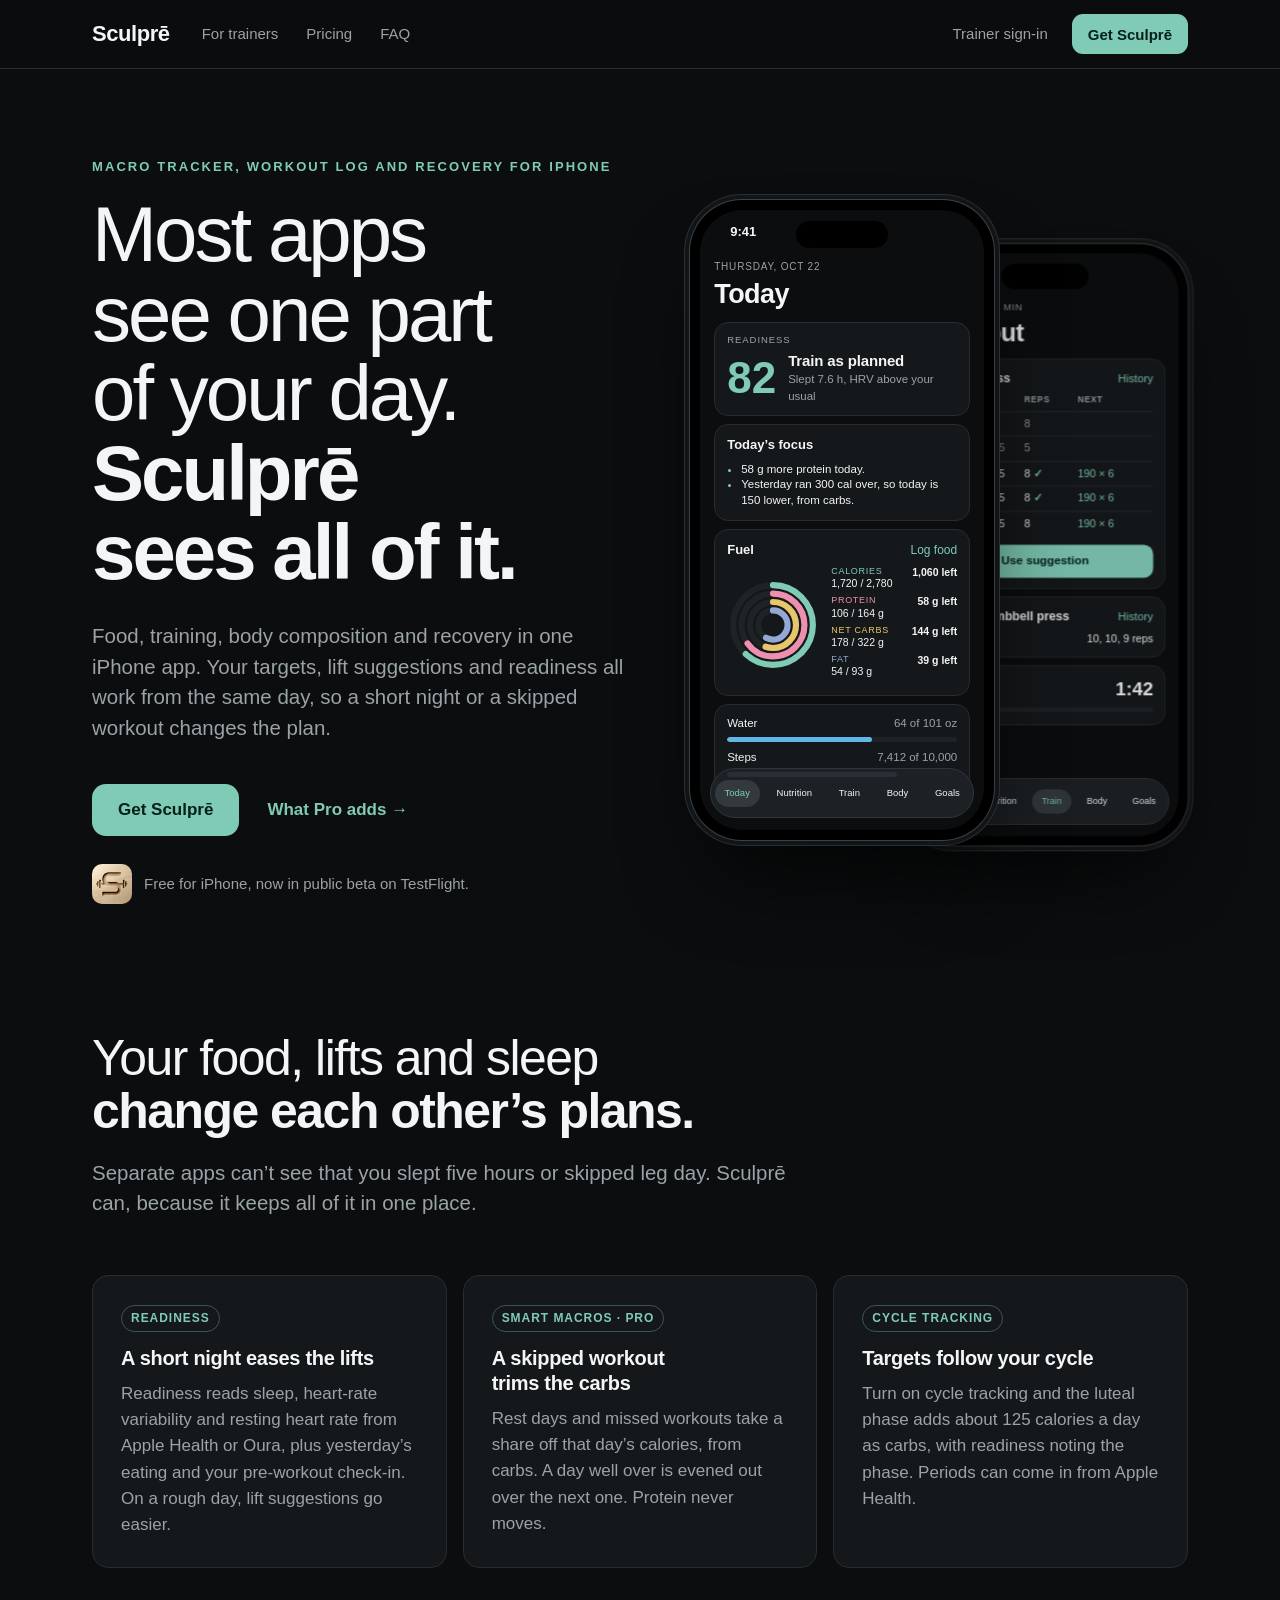
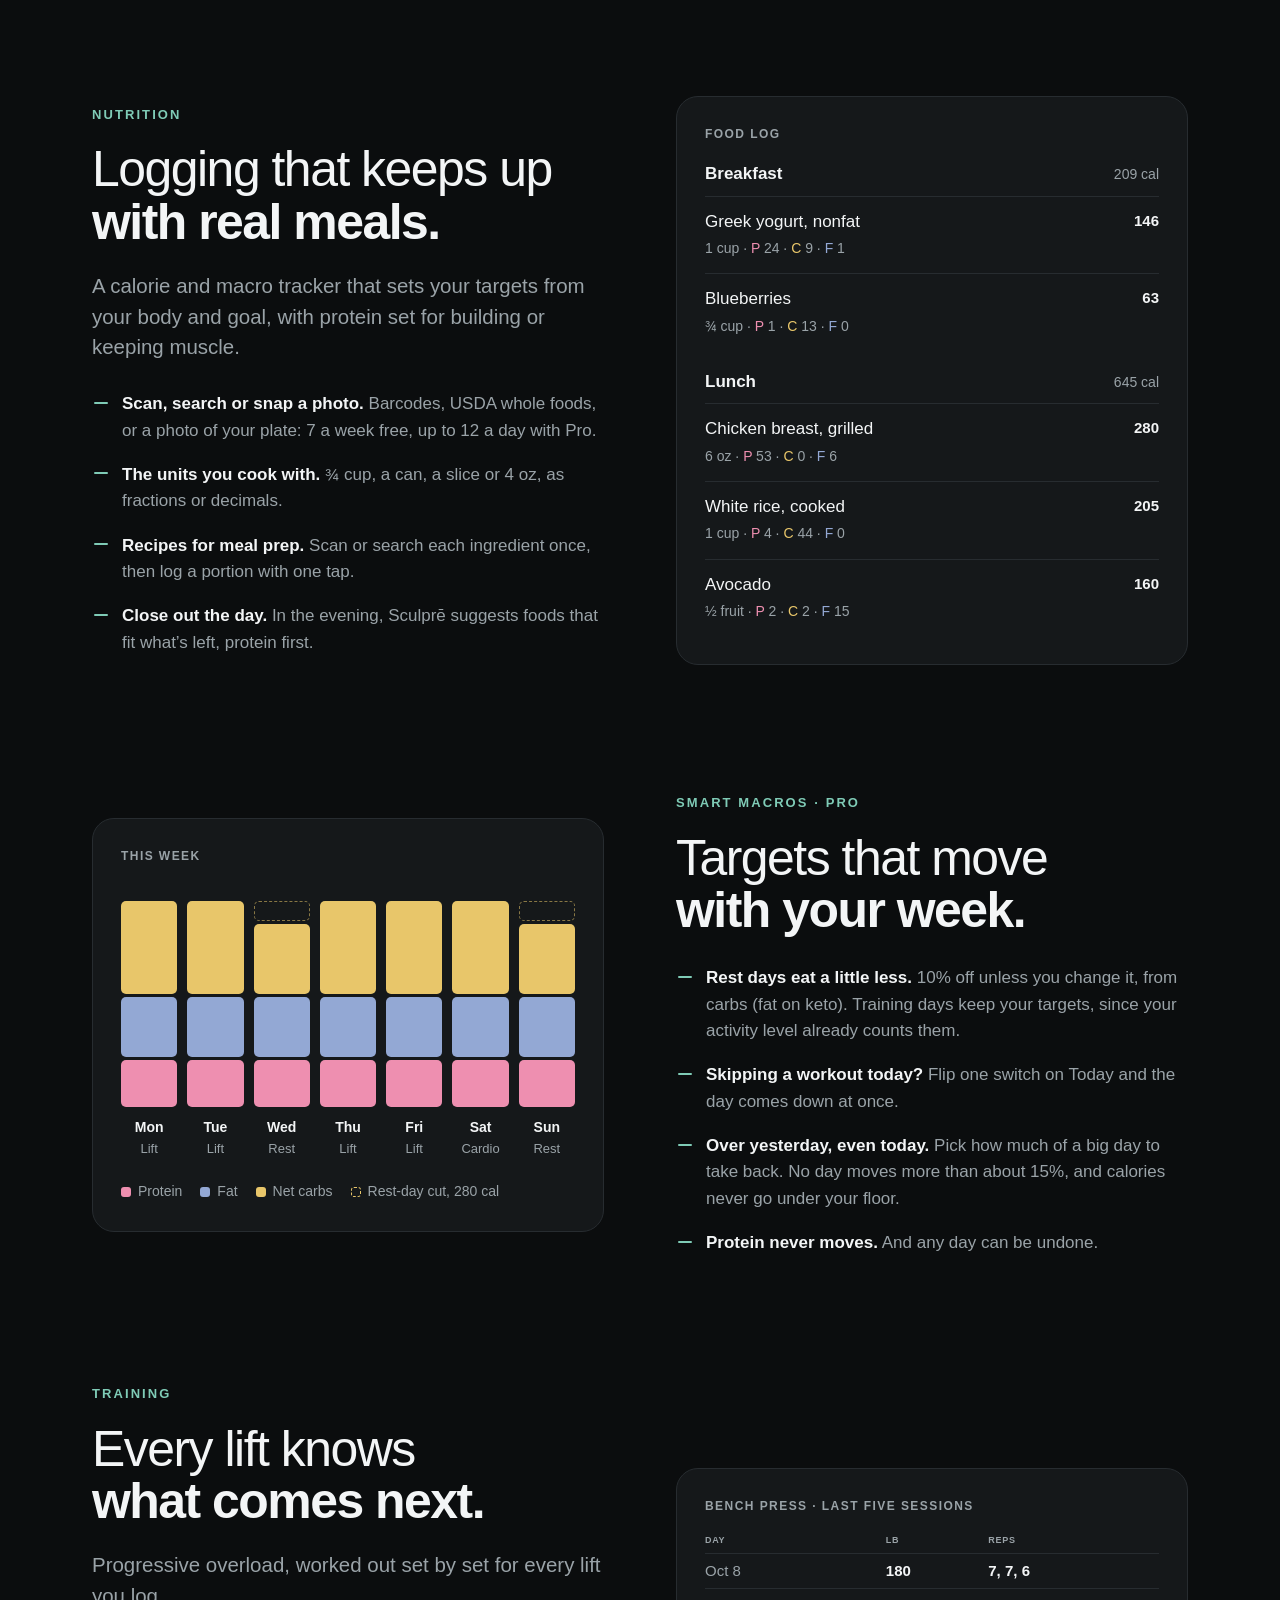
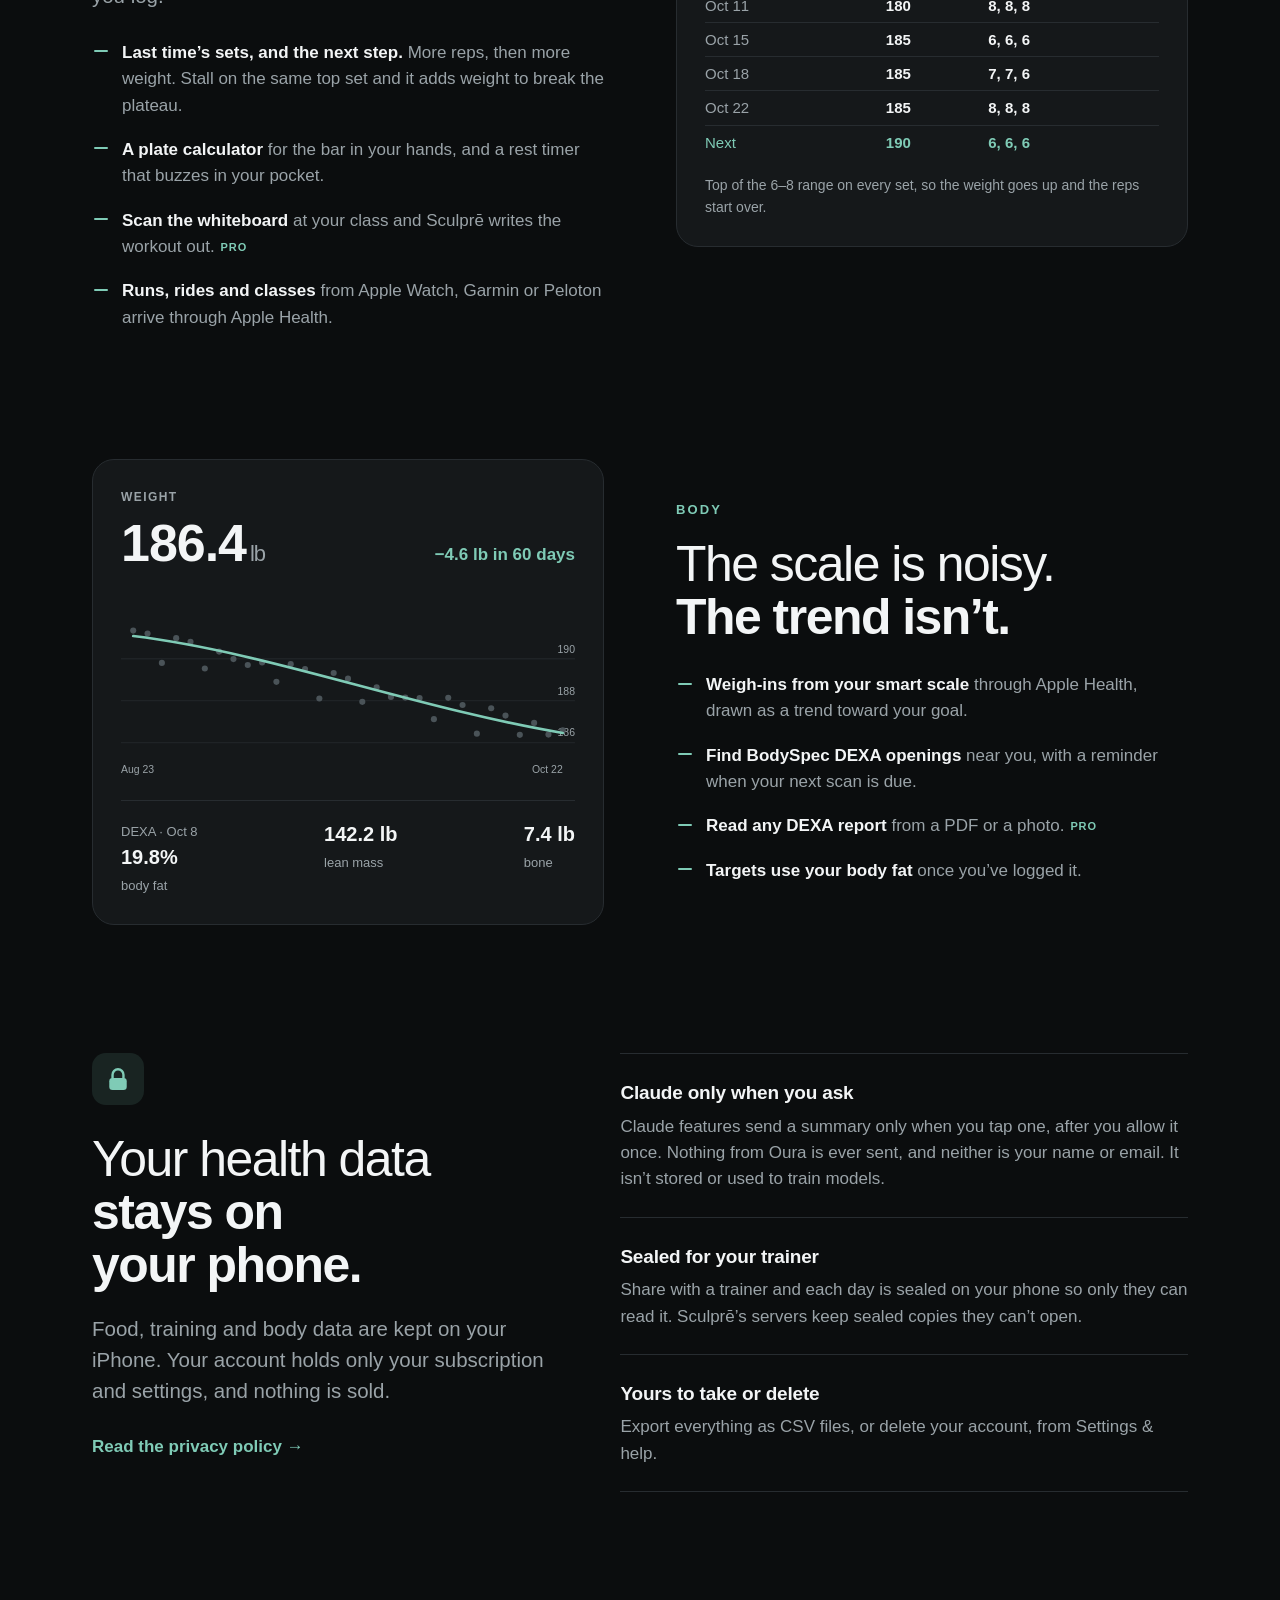
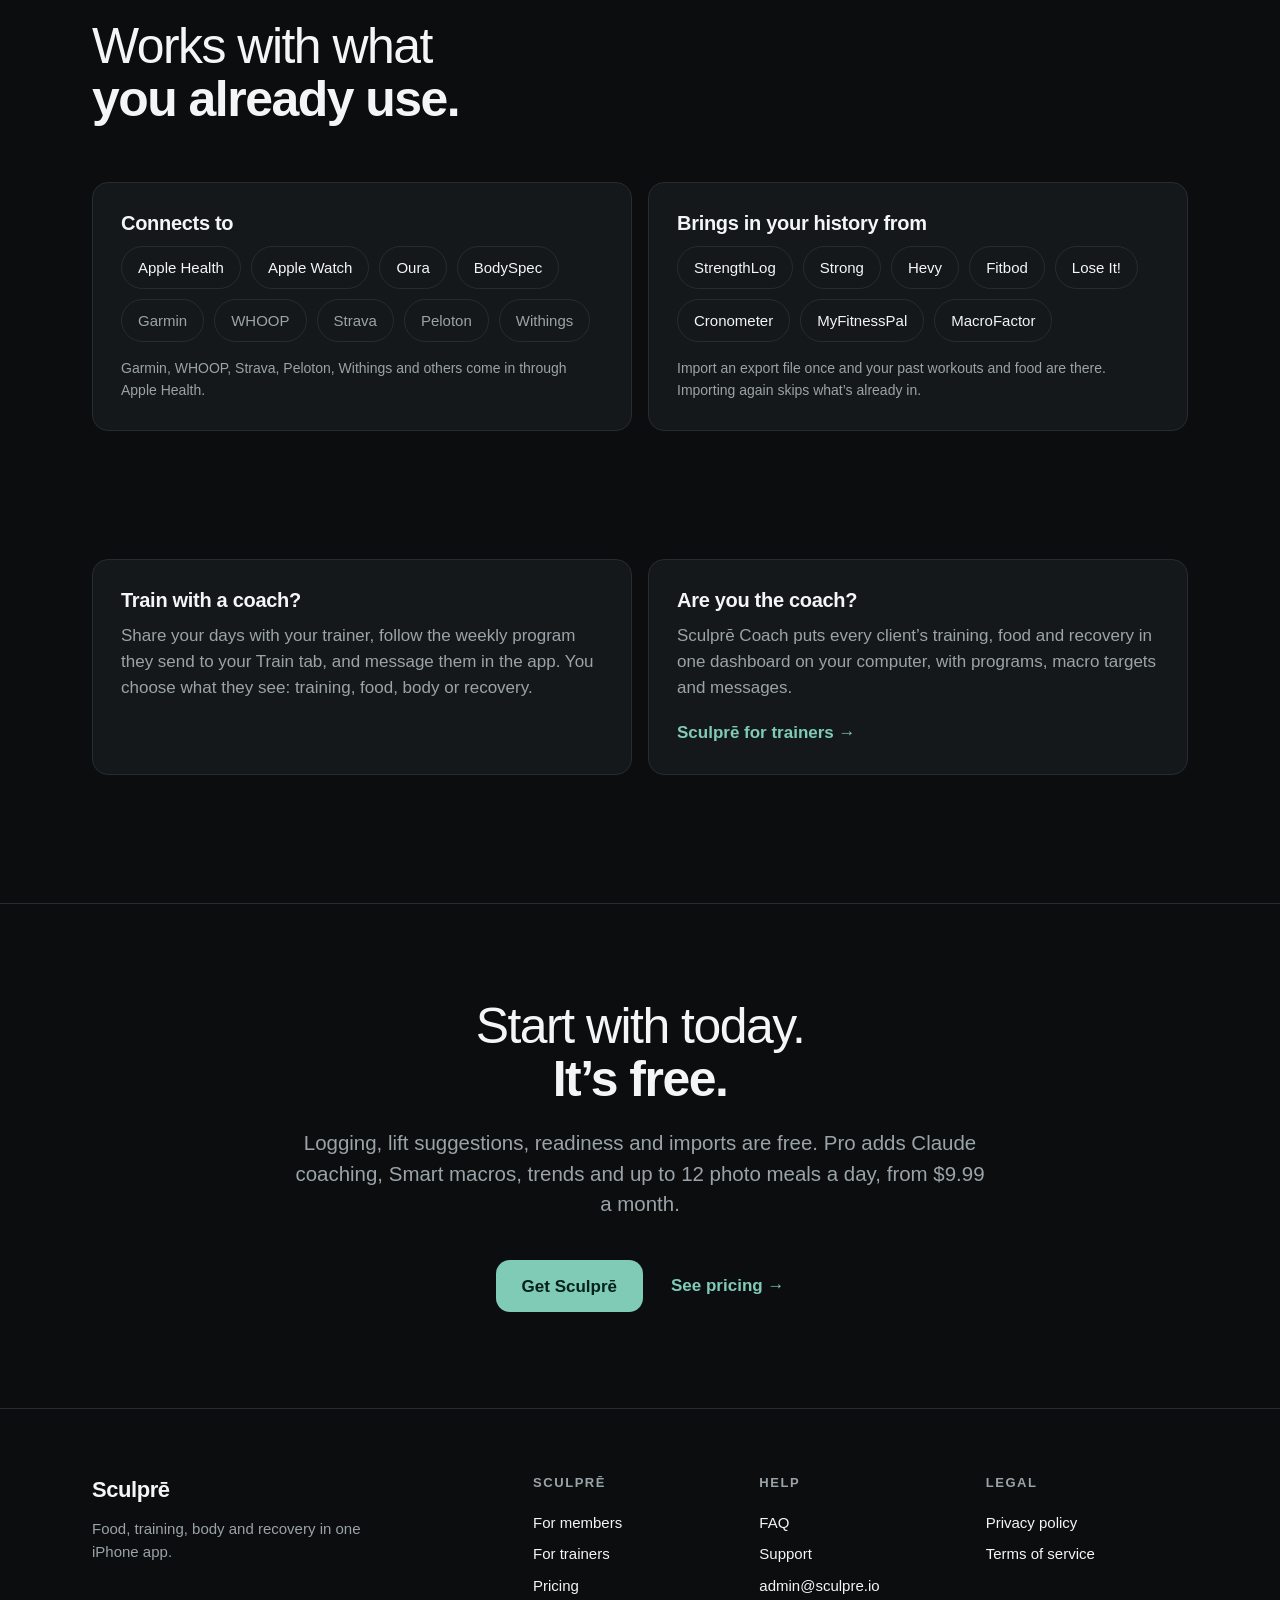
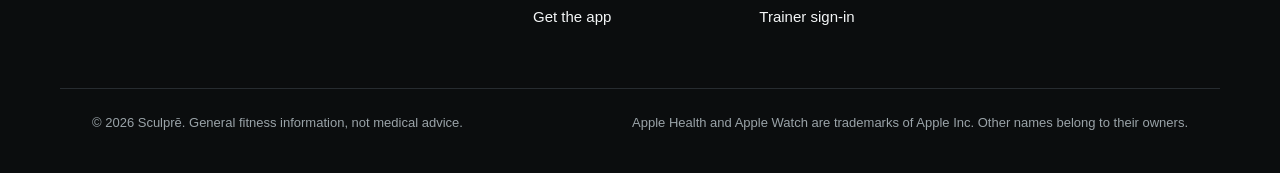
==== index.html @ d1c8ea4d "Publish from health-app 547d72f" ====
<!doctype html>
<html lang="en">
<head>
  <meta charset="utf-8">
  <meta name="viewport" content="width=device-width, initial-scale=1, viewport-fit=cover">
  <title>Sculprē: macro tracker, workout log and recovery for iPhone</title>
  <meta name="description" content="Track food, lifts, body and recovery in one iPhone app. Sculprē sets your macros, plans each lift’s next sets and reads recovery from Apple Health or Oura.">
  
  <link rel="canonical" href="https://sculpre.io/">
  <meta name="theme-color" content="#0B0D0E">
  <meta name="color-scheme" content="dark">
  <meta property="og:type" content="website">
  <meta property="og:site_name" content="Sculprē">
  <meta property="og:title" content="Sculprē: macro tracker, workout log and recovery for iPhone">
  <meta property="og:description" content="Track food, lifts, body and recovery in one iPhone app. Sculprē sets your macros, plans each lift’s next sets and reads recovery from Apple Health or Oura.">
  <meta property="og:url" content="https://sculpre.io/">
  <meta property="og:image" content="https://sculpre.io/assets/og.png">
  <meta property="og:image:width" content="1200">
  <meta property="og:image:height" content="630">
  <meta property="og:image:alt" content="Sculprē: most apps see one part of your day. Sculprē sees all of it.">
  <meta property="og:locale" content="en_US">
  <meta name="twitter:card" content="summary_large_image">
  
  <link rel="icon" type="image/png" href="/assets/icon-64.png">
  <link rel="apple-touch-icon" href="/assets/apple-touch-icon.png">
  <link rel="stylesheet" href="/assets/site.css">
  <script type="application/ld+json">{"@context":"https://schema.org","@graph":[{"@type":"Organization","@id":"https://sculpre.io/#org","name":"Sculprē","url":"https://sculpre.io/","logo":"https://sculpre.io/assets/apple-touch-icon.png","email":"admin@sculpre.io"},{"@type":"WebSite","name":"Sculprē","url":"https://sculpre.io/","publisher":{"@id":"https://sculpre.io/#org"}},{"@type":"MobileApplication","name":"Sculprē","operatingSystem":"iOS","applicationCategory":"HealthApplication","description":"A macro tracker, workout log and recovery tracker in one iPhone app, with lift suggestions, readiness from Apple Health or Oura, and Claude coaching with Sculprē Pro.","url":"https://sculpre.io/","image":"https://sculpre.io/assets/og.png","offers":{"@type":"Offer","price":"0","priceCurrency":"USD"},"publisher":{"@id":"https://sculpre.io/#org"}}]}</script>
</head>
<body>
  <a class="skip" href="#main">Skip to content</a>
  <header class="top">
    <div class="wrap top-row">
      <a class="wordmark" href="/" aria-label="Sculprē home">Sculprē</a>
      <nav class="nav" aria-label="Main">
        <a href="/coach/">For trainers</a>
        <a href="/pricing/">Pricing</a>
        <a href="/faq/">FAQ</a>
      </nav>
      <div class="top-actions">
        <a class="quiet-link hide-sm" href="https://emontiel-health.expo.app">Trainer sign-in</a>
        <a class="btn btn-sm" href="/get/">Get Sculprē</a>
      </div>
    </div>
  </header>

  <main id="main">
    <section class="hero">
      <div class="wrap hero-grid">
        <div>
          <p class="eyebrow">Macro tracker, workout log and recovery for iPhone</p>
          <h1 class="display"><span class="thin">Most apps see one part of your day.</span> <span class="bold">Sculprē sees all of it.</span></h1>
          <p class="lead">Food, training, body composition and recovery in one iPhone app. Your targets, lift suggestions and readiness all work from the same day, so a short night or a skipped workout changes the plan.</p>
          <div class="cta-row">
            <a class="btn" href="/get/">Get Sculprē</a>
            <a class="text-link" href="/pricing/">What Pro adds</a>
          </div>
          <p class="cta-note"><img src="/assets/icon-64.png" alt="" width="40" height="40">Free for iPhone, now in public beta on TestFlight.</p>
        </div>

        <div class="phones" role="img" aria-label="Sculprē on iPhone: the Today screen with readiness 82 and the day’s calories and macros, and a bench press workout suggesting 190 pounds for 6 next time.">
          <div class="phone phone-back" aria-hidden="true">
            <div class="screen">
              <div class="island"></div><div class="status">9:41</div>
              <div class="s-date">Push day · 38 min</div>
              <div class="s-title">Workout</div>
              <div class="s-card">
                <div class="s-head">Bench press <span>History</span></div>
                <table class="sets">
                  <thead><tr><th>SET</th><th>LB</th><th>REPS</th><th>NEXT</th></tr></thead>
                  <tbody>
                    <tr class="wu"><td>WU1</td><td>95</td><td>8</td><td></td></tr>
                    <tr class="wu"><td>WU2</td><td>135</td><td>5</td><td></td></tr>
                    <tr><td>1</td><td>185</td><td>8 <span class="done">✓</span></td><td class="next">190 × 6</td></tr>
                    <tr><td>2</td><td>185</td><td>8 <span class="done">✓</span></td><td class="next">190 × 6</td></tr>
                    <tr><td>3</td><td>185</td><td>8</td><td class="next">190 × 6</td></tr>
                  </tbody>
                </table>
                <span class="s-btn">Use suggestion</span>
              </div>
              <div class="s-card">
                <div class="s-head">Incline dumbbell press <span>History</span></div>
                <div class="s-row"><span class="muted">3 sets · 60 lb</span><span>10, 10, 9 reps</span></div>
              </div>
              <div class="s-card">
                <div class="s-row"><span class="s-label">Rest</span><span class="num" style="font-size:20px">1:42</span></div>
                <div class="s-bar"><i style="width:15%;background:var(--accent)"></i></div>
              </div>
              <div class="s-tabs"><span>Today</span><span>Nutrition</span><span class="on">Train</span><span>Body</span><span>Goals</span></div>
            </div>
          </div>

          <div class="phone phone-front" aria-hidden="true">
            <div class="screen">
              <div class="island"></div><div class="status">9:41</div>
              <div class="s-date">Thursday, Oct 22</div>
              <div class="s-title">Today</div>
              <div class="s-card">
                <div class="s-label">Readiness</div>
                <div class="s-ready"><span class="num">82</span><div><b>Train as planned</b><small>Slept 7.6 h, HRV above your usual</small></div></div>
              </div>
              <div class="s-card">
                <div class="s-head">Today’s focus</div>
                <ul class="s-list">
                  <li>58 g more protein today.</li>
                  <li>Yesterday ran 300 cal over, so today is 150 lower, from carbs.</li>
                </ul>
              </div>
              <div class="s-card">
                <div class="s-head">Fuel <span>Log food</span></div>
                <div class="s-fuel">
                  <svg class="wheel" viewBox="0 0 120 120" width="92" height="92">
                    <circle class="track" cx="60" cy="60" r="52"/><circle class="arc" cx="60" cy="60" r="52" pathLength="100" style="stroke:var(--accent);stroke-dashoffset:38"/>
                    <circle class="track" cx="60" cy="60" r="41"/><circle class="arc" cx="60" cy="60" r="41" pathLength="100" style="stroke:var(--protein);stroke-dashoffset:35"/>
                    <circle class="track" cx="60" cy="60" r="30"/><circle class="arc" cx="60" cy="60" r="30" pathLength="100" style="stroke:var(--carbs);stroke-dashoffset:45"/>
                    <circle class="track" cx="60" cy="60" r="19"/><circle class="arc" cx="60" cy="60" r="19" pathLength="100" style="stroke:var(--fat);stroke-dashoffset:42"/>
                  </svg>
                  <div>
                    <div class="s-macro"><span><em style="color:var(--accent)">Calories</em>1,720 / 2,780</span><b>1,060 left</b></div>
                    <div class="s-macro"><span><em class="m-p">Protein</em>106 / 164 g</span><b>58 g left</b></div>
                    <div class="s-macro"><span><em class="m-c">Net carbs</em>178 / 322 g</span><b>144 g left</b></div>
                    <div class="s-macro"><span><em class="m-f">Fat</em>54 / 93 g</span><b>39 g left</b></div>
                  </div>
                </div>
              </div>
              <div class="s-card">
                <div class="s-row"><span>Water</span><span class="muted">64 of 101 oz</span></div>
                <div class="s-bar"><i style="width:63%;background:var(--water)"></i></div>
                <div class="s-row" style="margin-top:8px"><span>Steps</span><span class="muted">7,412 of 10,000</span></div>
                <div class="s-bar"><i style="width:74%;background:var(--steps)"></i></div>
              </div>
              <div class="s-tabs"><span class="on">Today</span><span>Nutrition</span><span>Train</span><span>Body</span><span>Goals</span></div>
            </div>
          </div>
        </div>
      </div>
    </section>

    <section class="section">
      <div class="wrap">
        <div class="section-head">
          <h2 class="title"><span class="thin">Your food, lifts and sleep</span> <span class="bold">change each other’s plans.</span></h2>
          <p class="lead">Separate apps can’t see that you slept five hours or skipped leg day. Sculprē can, because it keeps all of it in one place.</p>
        </div>
        <div class="grid-3">
          <article class="card">
            <span class="tag">READINESS</span>
            <h3>A short night eases the lifts</h3>
            <p>Readiness reads sleep, heart-rate variability and resting heart rate from Apple Health or Oura, plus yesterday’s eating and your pre-workout check-in. On a rough day, lift suggestions go easier.</p>
          </article>
          <article class="card">
            <span class="tag">SMART MACROS · PRO</span>
            <h3>A skipped workout trims the carbs</h3>
            <p>Rest days and missed workouts take a share off that day’s calories, from carbs. A day well over is evened out over the next one. Protein never moves.</p>
          </article>
          <article class="card">
            <span class="tag">CYCLE TRACKING</span>
            <h3>Targets follow your cycle</h3>
            <p>Turn on cycle tracking and the luteal phase adds about 125 calories a day as carbs, with readiness noting the phase. Periods can come in from Apple Health.</p>
          </article>
        </div>
      </div>
    </section>

    <section class="section">
      <div class="wrap feature">
        <div class="feature-copy">
          <p class="eyebrow">Nutrition</p>
          <h2 class="title"><span class="thin">Logging that keeps up</span> <span class="bold">with real meals.</span></h2>
          <p class="lead">A calorie and macro tracker that sets your targets from your body and goal, with protein set for building or keeping muscle.</p>
          <ul class="points">
            <li><strong>Scan, search or snap a photo.</strong> Barcodes, USDA whole foods, or a photo of your plate: 7 a week free, up to 12 a day with Pro.</li>
            <li><strong>The units you cook with.</strong> ¾ cup, a can, a slice or 4 oz, as fractions or decimals.</li>
            <li><strong>Recipes for meal prep.</strong> Scan or search each ingredient once, then log a portion with one tap.</li>
            <li><strong>Close out the day.</strong> In the evening, Sculprē suggests foods that fit what’s left, protein first.</li>
          </ul>
        </div>
        <div class="panel" role="img" aria-label="A food diary: Greek yogurt and blueberries at breakfast, grilled chicken, rice and avocado at lunch, each with protein, carbs, fat and calories.">
          <div aria-hidden="true">
            <div class="panel-label">Food log</div>
            <div class="diary-meal">Breakfast <span class="num">209 cal</span></div>
            <div class="diary-item"><div><b>Greek yogurt, nonfat</b><small>1 cup · <span class="m-p">P</span> 24 · <span class="m-c">C</span> 9 · <span class="m-f">F</span> 1</small></div><span class="kcal num">146</span></div>
            <div class="diary-item"><div><b>Blueberries</b><small>¾ cup · <span class="m-p">P</span> 1 · <span class="m-c">C</span> 13 · <span class="m-f">F</span> 0</small></div><span class="kcal num">63</span></div>
            <div class="diary-meal">Lunch <span class="num">645 cal</span></div>
            <div class="diary-item"><div><b>Chicken breast, grilled</b><small>6 oz · <span class="m-p">P</span> 53 · <span class="m-c">C</span> 0 · <span class="m-f">F</span> 6</small></div><span class="kcal num">280</span></div>
            <div class="diary-item"><div><b>White rice, cooked</b><small>1 cup · <span class="m-p">P</span> 4 · <span class="m-c">C</span> 44 · <span class="m-f">F</span> 0</small></div><span class="kcal num">205</span></div>
            <div class="diary-item"><div><b>Avocado</b><small>½ fruit · <span class="m-p">P</span> 2 · <span class="m-c">C</span> 2 · <span class="m-f">F</span> 15</small></div><span class="kcal num">160</span></div>
          </div>
        </div>
      </div>
    </section>

    <section class="section">
      <div class="wrap feature flip">
        <div class="feature-copy">
          <p class="eyebrow">Smart macros · Pro</p>
          <h2 class="title"><span class="thin">Targets that move</span> <span class="bold">with your week.</span></h2>
          <ul class="points">
            <li><strong>Rest days eat a little less.</strong> 10% off unless you change it, from carbs (fat on keto). Training days keep your targets, since your activity level already counts them.</li>
            <li><strong>Skipping a workout today?</strong> Flip one switch on Today and the day comes down at once.</li>
            <li><strong>Over yesterday, even today.</strong> Pick how much of a big day to take back. No day moves more than about 15%, and calories never go under your floor.</li>
            <li><strong>Protein never moves.</strong> And any day can be undone.</li>
          </ul>
        </div>
        <div class="panel" role="img" aria-label="A week of targets: 2,780 calories on lifting and cardio days, 2,500 on Wednesday and Sunday rest days, the 280 calorie difference coming from carbs.">
          <div aria-hidden="true">
            <div class="panel-label">This week</div>
            <div class="week">
              <div class="week-day"><i class="c" style="height:93px"></i><i class="f" style="height:60px"></i><i class="p" style="height:47px"></i></div>
              <div class="week-day"><i class="c" style="height:93px"></i><i class="f" style="height:60px"></i><i class="p" style="height:47px"></i></div>
              <div class="week-day"><i class="cut" style="height:20px"></i><i class="c" style="height:70px"></i><i class="f" style="height:60px"></i><i class="p" style="height:47px"></i></div>
              <div class="week-day"><i class="c" style="height:93px"></i><i class="f" style="height:60px"></i><i class="p" style="height:47px"></i></div>
              <div class="week-day"><i class="c" style="height:93px"></i><i class="f" style="height:60px"></i><i class="p" style="height:47px"></i></div>
              <div class="week-day"><i class="c" style="height:93px"></i><i class="f" style="height:60px"></i><i class="p" style="height:47px"></i></div>
              <div class="week-day"><i class="cut" style="height:20px"></i><i class="c" style="height:70px"></i><i class="f" style="height:60px"></i><i class="p" style="height:47px"></i></div>
            </div>
            <div class="week-names">
              <span><b>Mon</b>Lift</span><span><b>Tue</b>Lift</span><span><b>Wed</b>Rest</span><span><b>Thu</b>Lift</span><span><b>Fri</b>Lift</span><span><b>Sat</b>Cardio</span><span><b>Sun</b>Rest</span>
            </div>
            <div class="legend">
              <span><i style="background:var(--protein)"></i>Protein</span>
              <span><i style="background:var(--fat)"></i>Fat</span>
              <span><i style="background:var(--carbs)"></i>Net carbs</span>
              <span><i style="border:1.5px dashed var(--carbs)"></i>Rest-day cut, 280 cal</span>
            </div>
          </div>
        </div>
      </div>
    </section>

    <section class="section">
      <div class="wrap feature">
        <div class="feature-copy">
          <p class="eyebrow">Training</p>
          <h2 class="title"><span class="thin">Every lift knows</span> <span class="bold">what comes next.</span></h2>
          <p class="lead">Progressive overload, worked out set by set for every lift you log.</p>
          <ul class="points">
            <li><strong>Last time’s sets, and the next step.</strong> More reps, then more weight. Stall on the same top set and it adds weight to break the plateau.</li>
            <li><strong>A plate calculator</strong> for the bar in your hands, and a rest timer that buzzes in your pocket.</li>
            <li><strong>Scan the whiteboard</strong> at your class and Sculprē writes the workout out.<span class="pro-mark">PRO</span></li>
            <li><strong>Runs, rides and classes</strong> from Apple Watch, Garmin or Peloton arrive through Apple Health.</li>
          </ul>
        </div>
        <div class="panel" role="img" aria-label="Bench press, last five sessions: from 180 pounds for 7, 7 and 6 reps up to 185 for 8, 8 and 8, with 190 for 6 suggested next.">
          <div aria-hidden="true">
            <div class="panel-label">Bench press · last five sessions</div>
            <table class="sets" style="font-size:15px;margin-top:18px">
              <thead><tr><th>DAY</th><th>LB</th><th>REPS</th></tr></thead>
              <tbody>
                <tr><td class="muted">Oct 8</td><td class="num">180</td><td class="num">7, 7, 6</td></tr>
                <tr><td class="muted">Oct 11</td><td class="num">180</td><td class="num">8, 8, 8</td></tr>
                <tr><td class="muted">Oct 15</td><td class="num">185</td><td class="num">6, 6, 6</td></tr>
                <tr><td class="muted">Oct 18</td><td class="num">185</td><td class="num">7, 7, 6</td></tr>
                <tr><td class="muted">Oct 22</td><td class="num">185</td><td class="num">8, 8, 8</td></tr>
                <tr><td class="next">Next</td><td class="num next">190</td><td class="num next">6, 6, 6</td></tr>
              </tbody>
            </table>
            <p class="small" style="margin-top:16px">Top of the 6–8 range on every set, so the weight goes up and the reps start over.</p>
          </div>
        </div>
      </div>
    </section>

    <section class="section">
      <div class="wrap feature flip">
        <div class="feature-copy">
          <p class="eyebrow">Body</p>
          <h2 class="title"><span class="thin">The scale is noisy.</span> <span class="bold">The trend isn’t.</span></h2>
          <ul class="points">
            <li><strong>Weigh-ins from your smart scale</strong> through Apple Health, drawn as a trend toward your goal.</li>
            <li><strong>Find BodySpec DEXA openings</strong> near you, with a reminder when your next scan is due.</li>
            <li><strong>Read any DEXA report</strong> from a PDF or a photo.<span class="pro-mark">PRO</span></li>
            <li><strong>Targets use your body fat</strong> once you’ve logged it.</li>
          </ul>
        </div>
        <div class="panel" role="img" aria-label="Weight down from 191 to 186.4 pounds over 60 days, with a DEXA scan showing 19.8% body fat.">
          <div aria-hidden="true">
            <div class="chart-top">
              <div><div class="panel-label">Weight</div><div class="num" style="margin-top:10px">186.4<small>lb</small></div></div>
              <div class="delta">−4.6 lb in 60 days</div>
            </div>
            <svg class="chart" viewBox="0 0 520 210">
              <line class="goal" x1="0" x2="520" y1="73" y2="73" style="stroke-dasharray:none;stroke:#1F2326"/><text x="520" y="66" text-anchor="end">190</text>
              <line x1="0" x2="520" y1="121" y2="121" style="stroke:#1F2326;stroke-width:1.5"/><text x="520" y="114" text-anchor="end">188</text>
              <line x1="0" x2="520" y1="169" y2="169" style="stroke:#1F2326;stroke-width:1.5"/><text x="520" y="162" text-anchor="end">186</text>
              <circle class="dot" cx="14.0" cy="40.8" r="3.5"/><circle class="dot" cx="30.4" cy="44.1" r="3.5"/><circle class="dot" cx="46.8" cy="77.8" r="3.5"/><circle class="dot" cx="63.2" cy="49.4" r="3.5"/><circle class="dot" cx="79.6" cy="53.7" r="3.5"/><circle class="dot" cx="96.0" cy="84.2" r="3.5"/><circle class="dot" cx="112.4" cy="64.8" r="3.5"/><circle class="dot" cx="128.8" cy="73.4" r="3.5"/><circle class="dot" cx="145.2" cy="80.1" r="3.5"/><circle class="dot" cx="161.6" cy="77.3" r="3.5"/><circle class="dot" cx="178.0" cy="99.5" r="3.5"/><circle class="dot" cx="194.4" cy="79.2" r="3.5"/><circle class="dot" cx="210.8" cy="84.9" r="3.5"/><circle class="dot" cx="227.2" cy="118.6" r="3.5"/><circle class="dot" cx="243.6" cy="89.4" r="3.5"/><circle class="dot" cx="260.0" cy="95.8" r="3.5"/><circle class="dot" cx="276.4" cy="122.4" r="3.5"/><circle class="dot" cx="292.8" cy="105.6" r="3.5"/><circle class="dot" cx="309.2" cy="116.7" r="3.5"/><circle class="dot" cx="325.6" cy="117.5" r="3.5"/><circle class="dot" cx="342.0" cy="118.0" r="3.5"/><circle class="dot" cx="358.4" cy="142.2" r="3.5"/><circle class="dot" cx="374.8" cy="117.8" r="3.5"/><circle class="dot" cx="391.2" cy="126.0" r="3.5"/><circle class="dot" cx="407.6" cy="158.8" r="3.5"/><circle class="dot" cx="424.0" cy="129.7" r="3.5"/><circle class="dot" cx="440.4" cy="138.1" r="3.5"/><circle class="dot" cx="456.8" cy="160.2" r="3.5"/><circle class="dot" cx="473.2" cy="146.5" r="3.5"/><circle class="dot" cx="489.6" cy="159.9" r="3.5"/><circle class="dot" cx="506.0" cy="154.9" r="3.5"/>
              <path class="trend" d="M14 47 C 170 66, 330 128, 506 158"/>
              <text x="0" y="204">Aug 23</text><text x="506" y="204" text-anchor="end">Oct 22</text>
            </svg>
            <div class="scan">
              <div><span>DEXA · Oct 8</span><b>19.8%</b><span>body fat</span></div>
              <div><b>142.2 lb</b><span>lean mass</span></div>
              <div><b>7.4 lb</b><span>bone</span></div>
            </div>
          </div>
        </div>
      </div>
    </section>

    <section class="section">
      <div class="wrap privacy">
        <div>
          <div class="lock" aria-hidden="true"><svg width="22" height="24" viewBox="0 0 20 22"><path d="M5 10V7a5 5 0 0 1 10 0v3" stroke="#7FCBB6" stroke-width="2.2" fill="none" stroke-linecap="round"/><rect x="2" y="10" width="16" height="11" rx="3" fill="#7FCBB6"/></svg></div>
          <h2 class="title"><span class="thin">Your health data</span> <span class="bold">stays on your phone.</span></h2>
          <p class="lead" style="margin-top:22px">Food, training and body data are kept on your iPhone. Your account holds only your subscription and settings, and nothing is sold.</p>
          <p style="margin-top:28px"><a class="text-link" href="https://emontiel-health.expo.app/privacy">Read the privacy policy</a></p>
        </div>
        <div class="facts">
          <div class="fact"><h3>Claude only when you ask</h3><p>Claude features send a summary only when you tap one, after you allow it once. Nothing from Oura is ever sent, and neither is your name or email. It isn’t stored or used to train models.</p></div>
          <div class="fact"><h3>Sealed for your trainer</h3><p>Share with a trainer and each day is sealed on your phone so only they can read it. Sculprē’s servers keep sealed copies they can’t open.</p></div>
          <div class="fact"><h3>Yours to take or delete</h3><p>Export everything as CSV files, or delete your account, from Settings &amp; help.</p></div>
        </div>
      </div>
    </section>

    <section class="section">
      <div class="wrap">
        <div class="section-head">
          <h2 class="title"><span class="thin">Works with what</span> <span class="bold">you already use.</span></h2>
        </div>
        <div class="grid-2">
          <div class="card">
            <h3>Connects to</h3>
            <div class="names"><span>Apple Health</span><span>Apple Watch</span><span>Oura</span><span>BodySpec</span><span class="via">Garmin</span><span class="via">WHOOP</span><span class="via">Strava</span><span class="via">Peloton</span><span class="via">Withings</span></div>
            <p class="small" style="margin-top:16px">Garmin, WHOOP, Strava, Peloton, Withings and others come in through Apple Health.</p>
          </div>
          <div class="card">
            <h3>Brings in your history from</h3>
            <div class="names"><span>StrengthLog</span><span>Strong</span><span>Hevy</span><span>Fitbod</span><span>Lose It!</span><span>Cronometer</span><span>MyFitnessPal</span><span>MacroFactor</span></div>
            <p class="small" style="margin-top:16px">Import an export file once and your past workouts and food are there. Importing again skips what’s already in.</p>
          </div>
        </div>
      </div>
    </section>

    <section class="section">
      <div class="wrap grid-2">
        <div class="card">
          <h3>Train with a coach?</h3>
          <p>Share your days with your trainer, follow the weekly program they send to your Train tab, and message them in the app. You choose what they see: training, food, body or recovery.</p>
        </div>
        <div class="card">
          <h3>Are you the coach?</h3>
          <p>Sculprē Coach puts every client’s training, food and recovery in one dashboard on your computer, with programs, macro targets and messages.</p>
          <p style="margin-top:18px"><a class="text-link" href="/coach/">Sculprē for trainers</a></p>
        </div>
      </div>
    </section>

    <section class="closing">
      <div class="wrap">
        <h2 class="title"><span class="thin">Start with today.</span> <span class="bold">It’s free.</span></h2>
        <p class="lead" style="margin:22px auto 0">Logging, lift suggestions, readiness and imports are free. Pro adds Claude coaching, Smart macros, trends and up to 12 photo meals a day, from $9.99 a month.</p>
        <div class="cta-row">
          <a class="btn" href="/get/">Get Sculprē</a>
          <a class="text-link" href="/pricing/">See pricing</a>
        </div>
      </div>
    </section>

  </main>

  <footer class="foot">
    <div class="wrap foot-grid">
      <div class="foot-brand">
        <a class="wordmark" href="/">Sculprē</a>
        <p>Food, training, body and recovery in one iPhone app.</p>
      </div>
      <nav class="foot-links" aria-label="Footer">
        <div>
          <p class="foot-h">Sculprē</p>
          <a href="/">For members</a>
          <a href="/coach/">For trainers</a>
          <a href="/pricing/">Pricing</a>
          <a href="/get/">Get the app</a>
        </div>
        <div>
          <p class="foot-h">Help</p>
          <a href="/faq/">FAQ</a>
          <a href="https://emontiel-health.expo.app/support">Support</a>
          <a href="mailto:admin@sculpre.io">admin@sculpre.io</a>
          <a href="https://emontiel-health.expo.app">Trainer sign-in</a>
        </div>
        <div>
          <p class="foot-h">Legal</p>
          <a href="https://emontiel-health.expo.app/privacy">Privacy policy</a>
          <a href="https://emontiel-health.expo.app/terms">Terms of service</a>
        </div>
      </nav>
    </div>
    <div class="wrap foot-base">
      <p>© 2026 Sculprē. General fitness information, not medical advice.</p>
      <p>Apple Health and Apple Watch are trademarks of Apple Inc. Other names belong to their owners.</p>
    </div>
  </footer>
</body>
</html>
---- assets/site.css ----
/* Sculprē marketing site. Graphite and Patina, the app's dark palette (src/constants/theme.ts):
   near-black graphite, one patina accent, and each data color keeping its one meaning
   (calories share the accent, protein rose, net carbs gold, fat slate, water sky, steps lavender). */

:root {
  --bg: #0B0D0E;
  --card: #15181A;
  --card-alt: #1F2326;
  --raised: #33393D;
  --border: #272C30;
  --text: #F3F5F6;
  --text-2: #9AA3A8;
  --accent: #7FCBB6;
  --on-accent: #06201A;
  --protein: #EE8FB0;
  --carbs: #E8C66A;
  --fat: #93A8D4;
  --water: #62B6E5;
  --steps: #B9A1F4;
  --warn: #F2B35C;
  --bad: #F27D6E;

  --sans: -apple-system, BlinkMacSystemFont, "SF Pro Display", "SF Pro Text", "Helvetica Neue", "Segoe UI", Roboto, Arial, sans-serif;
  --rounded: ui-rounded, "SF Pro Rounded", -apple-system, BlinkMacSystemFont, "Segoe UI", Roboto, sans-serif;

  --max: 1160px;
  --gutter: 32px;
  --radius: 16px;
  color-scheme: dark;
}

*, *::before, *::after { box-sizing: border-box; }
html { -webkit-text-size-adjust: 100%; text-size-adjust: 100%; scroll-padding-top: 88px; }
body {
  margin: 0;
  background: var(--bg);
  color: var(--text);
  font-family: var(--sans);
  font-size: 17px;
  line-height: 1.55;
  -webkit-font-smoothing: antialiased;
  -moz-osx-font-smoothing: grayscale;
  overflow-x: hidden;
}
img, svg { display: block; max-width: 100%; }
a { color: inherit; }
p { margin: 0; }
h1, h2, h3 { margin: 0; font-weight: 700; text-wrap: balance; }
:focus-visible { outline: 2px solid var(--accent); outline-offset: 3px; border-radius: 6px; }

.wrap { width: 100%; max-width: var(--max); margin: 0 auto; padding: 0 var(--gutter); }
.skip { position: absolute; left: -9999px; top: 8px; z-index: 20; background: var(--accent); color: var(--on-accent); padding: 8px 14px; border-radius: 10px; font-weight: 600; }
.skip:focus { left: 16px; }
.num { font-family: var(--rounded); font-variant-numeric: tabular-nums; font-weight: 600; }

/* Header */
.top {
  position: sticky; top: 0; z-index: 10;
  background: rgba(11, 13, 14, 0.82);
  -webkit-backdrop-filter: saturate(140%) blur(16px);
  backdrop-filter: saturate(140%) blur(16px);
  border-bottom: 1px solid var(--border);
}
.top-row { display: flex; align-items: center; gap: 32px; height: 68px; }
.wordmark { font-weight: 700; font-size: 22px; letter-spacing: -0.02em; text-decoration: none; }
.nav { display: flex; gap: 28px; flex: 1; }
.nav a, .quiet-link { color: var(--text-2); text-decoration: none; font-size: 15px; font-weight: 500; transition: color .15s; }
.nav a:hover, .quiet-link:hover, .nav a[aria-current="page"] { color: var(--text); }
.top-actions { display: flex; align-items: center; gap: 24px; }

/* Buttons */
.btn {
  display: inline-flex; align-items: center; justify-content: center; gap: 10px;
  min-height: 52px; padding: 0 26px;
  background: var(--accent); color: var(--on-accent);
  border-radius: 14px; border: 0;
  font: 600 17px/1 var(--sans); text-decoration: none;
  transition: filter .15s, transform .15s;
}
.btn:hover { filter: brightness(1.08); }
.btn:active { transform: translateY(1px); }
.btn-sm { min-height: 40px; padding: 0 16px; font-size: 15px; border-radius: 11px; }
.btn-ghost { background: var(--card-alt); color: var(--text); }
.btn-ghost:hover { filter: brightness(1.25); }
.text-link { color: var(--accent); text-decoration: none; font-weight: 600; }
.text-link:hover { text-decoration: underline; text-underline-offset: 3px; }
.text-link::after { content: " →"; }
.text-link.inline { font-weight: 500; }
.text-link.inline::after { content: none; }

/* Type */
.display { font-size: clamp(42px, 6.4vw, 78px); line-height: 1.02; letter-spacing: -0.038em; }
.display .thin, .title .thin { display: block; font-weight: 300; color: var(--text); }
.display .bold, .title .bold { display: block; font-weight: 800; }
.title { font-size: clamp(32px, 3.9vw, 50px); line-height: 1.06; letter-spacing: -0.03em; }
.eyebrow { color: var(--accent); font-size: 13px; font-weight: 700; letter-spacing: 0.16em; text-transform: uppercase; margin-bottom: 18px; }
.lead { font-size: clamp(18px, 1.6vw, 21px); line-height: 1.5; color: var(--text-2); max-width: 34em; }
.muted { color: var(--text-2); }
.small { font-size: 14px; color: var(--text-2); }

/* Sections */
.section { padding: 128px 0 0; }
.section-head { max-width: 760px; margin-bottom: 56px; }
.section-head .lead { margin-top: 20px; }
.rule { border-top: 1px solid var(--border); }

/* Hero */
.hero { padding: 88px 0 0; }
.hero-grid { display: grid; grid-template-columns: 1.05fr 0.95fr; gap: 48px; align-items: center; }
.hero .lead { margin-top: 28px; }
.cta-row { display: flex; flex-wrap: wrap; align-items: center; gap: 16px 28px; margin-top: 40px; }
.cta-note { display: flex; align-items: center; gap: 12px; margin-top: 28px; color: var(--text-2); font-size: 15px; }
.cta-note img { width: 40px; height: 40px; border-radius: 10px; }

/* Cards and grids */
.card { background: var(--card); border: 1px solid var(--border); border-radius: var(--radius); padding: 28px; }
.card h3 { font-size: 20px; letter-spacing: -0.015em; line-height: 1.25; margin-bottom: 10px; }
.card p { color: var(--text-2); }
.grid-3 { display: grid; grid-template-columns: repeat(3, 1fr); gap: 16px; }
.grid-2 { display: grid; grid-template-columns: repeat(2, 1fr); gap: 16px; }
.tag { display: inline-block; font-size: 12px; font-weight: 700; letter-spacing: 0.08em; color: var(--accent); border: 1px solid rgba(127, 203, 182, 0.35); border-radius: 999px; padding: 3px 9px; margin-bottom: 14px; }

/* Feature rows: text beside a picture */
.feature { display: grid; grid-template-columns: 1fr 1fr; gap: 72px; align-items: center; }
.feature.flip .feature-copy { order: 2; }
.feature-copy .title { margin-bottom: 22px; }
.points { list-style: none; padding: 0; margin: 28px 0 0; display: grid; gap: 18px; }
.points li { position: relative; padding-left: 30px; color: var(--text-2); }
.points li strong { color: var(--text); font-weight: 600; }
.points li::before { content: ""; position: absolute; left: 2px; top: 0.62em; width: 14px; height: 2px; border-radius: 2px; background: var(--accent); }
.pro-mark { font-size: 11px; font-weight: 700; letter-spacing: 0.08em; color: var(--accent); margin-left: 6px; vertical-align: 1px; }

.checks { list-style: none; padding: 0; margin: 32px 0 0; display: grid; gap: 12px; }
.checks li { display: flex; gap: 12px; align-items: baseline; }
.checks li::before { content: "✓"; color: var(--accent); font-weight: 800; width: 16px; flex: none; }

/* Panels: drawn pieces of the app */
.panel { background: var(--card); border: 1px solid var(--border); border-radius: 22px; padding: 28px; }
.panel-label { font-size: 12px; font-weight: 700; letter-spacing: 0.12em; text-transform: uppercase; color: var(--text-2); }

/* Phones */
.phones { position: relative; height: 660px; }
.phone {
  position: absolute; width: 304px; height: 640px;
  border-radius: 52px; padding: 10px; background: #000;
  box-shadow: 0 0 0 1px #3A4045, 0 0 0 5px #121517, 0 0 0 6px #2A2F33, 0 50px 90px -30px rgba(0, 0, 0, 0.9);
}
.phone .screen { position: relative; height: 100%; border-radius: 42px; overflow: hidden; background: var(--bg); padding: 50px 14px 0; font-size: 12px; line-height: 1.35; }
.phone .island { position: absolute; top: 11px; left: 50%; width: 92px; height: 27px; margin-left: -46px; border-radius: 20px; background: #000; }
.phone .status { position: absolute; top: 15px; left: 30px; font: 600 13px/1 var(--sans); }
.phone-front { left: 0; top: 0; z-index: 2; }
.phone-back { right: 0; top: 44px; transform: scale(0.94); transform-origin: top right; opacity: 0.9; }

.s-date { font-size: 10px; letter-spacing: 0.08em; color: var(--text-2); text-transform: uppercase; }
.s-title { font-size: 27px; font-weight: 700; letter-spacing: -0.02em; margin: 2px 0 10px; }
.s-card { background: var(--card); border: 1px solid var(--border); border-radius: 14px; padding: 11px 12px; margin-bottom: 8px; }
.s-head { display: flex; justify-content: space-between; align-items: baseline; font-weight: 600; font-size: 13px; margin-bottom: 8px; }
.s-head span { color: var(--accent); font-weight: 500; font-size: 12px; }
.s-label { font-size: 9.5px; letter-spacing: 0.1em; color: var(--text-2); text-transform: uppercase; }
.s-ready { display: flex; align-items: center; gap: 12px; margin-top: 4px; }
.s-ready .num { font-size: 44px; line-height: 1; color: var(--accent); }
.s-ready b { display: block; font-size: 15px; letter-spacing: -0.01em; }
.s-ready small { color: var(--text-2); font-size: 11.5px; }
.s-list { margin: 0; padding-left: 14px; font-size: 11.5px; }
.s-list li::marker { color: var(--accent); }
.s-fuel { display: grid; grid-template-columns: 92px 1fr; gap: 12px; align-items: center; }
.s-macro { display: flex; justify-content: space-between; font-size: 10.5px; line-height: 1.25; margin-bottom: 5px; }
.s-macro em { font-style: normal; display: block; font-size: 9px; letter-spacing: 0.08em; text-transform: uppercase; }
.s-macro b { font-weight: 600; font-size: 10.5px; }
.s-bar { height: 5px; border-radius: 3px; background: var(--card-alt); overflow: hidden; margin: 6px 0 2px; }
.s-bar i { display: block; height: 100%; border-radius: 3px; }
.s-row { display: flex; justify-content: space-between; font-size: 11.5px; }
.s-tabs { position: absolute; left: 10px; right: 10px; bottom: 12px; display: flex; justify-content: space-around; align-items: center; height: 50px; border-radius: 26px; background: rgba(31, 35, 38, 0.92); border: 1px solid #30363A; font-size: 9.5px; color: var(--text); }
.s-tabs span { padding: 7px 10px; border-radius: 18px; }
.s-tabs .on { background: #33393D; color: var(--accent); }
.s-btn { display: block; text-align: center; background: var(--accent); color: var(--on-accent); font-weight: 600; border-radius: 10px; padding: 9px; font-size: 12.5px; margin-top: 10px; }
.s-btn.ghost { background: var(--card-alt); color: var(--accent); }

/* Workout sets */
.sets { width: 100%; border-collapse: collapse; font-size: 11.5px; }
.sets th { font-size: 9px; letter-spacing: 0.08em; color: var(--text-2); font-weight: 600; text-align: left; padding: 0 0 6px; }
.sets td { padding: 5px 0; border-top: 1px solid var(--border); }
.sets .next { color: var(--accent); }
.sets .done { color: var(--accent); font-weight: 700; }
.sets .wu { color: var(--text-2); }

/* Macro wheel */
.wheel circle { fill: none; stroke-width: 8; stroke-linecap: round; }
.wheel .track { stroke: var(--card-alt); }
.wheel .arc { transform: rotate(-90deg); transform-origin: 60px 60px; stroke-dasharray: 100 100; animation: fill 1.4s cubic-bezier(.2, .7, .2, 1) both 0.3s; }
@keyframes fill { from { stroke-dashoffset: 100; } }

/* Diary */
.diary-meal { display: flex; justify-content: space-between; align-items: baseline; padding: 18px 0 8px; font-weight: 600; }
.diary-meal span { font-size: 14px; color: var(--text-2); font-weight: 500; }
.diary-item { display: flex; justify-content: space-between; gap: 16px; padding: 12px 0; border-top: 1px solid var(--border); }
.diary-item b { font-weight: 500; display: block; }
.diary-item small { font-size: 14px; color: var(--text-2); }
.diary-item .kcal { color: var(--text); font-size: 15px; white-space: nowrap; }
.m-p { color: var(--protein); } .m-c { color: var(--carbs); } .m-f { color: var(--fat); }

/* Week of targets */
.week { display: grid; grid-template-columns: repeat(7, 1fr); gap: 10px; align-items: end; height: 220px; margin-top: 22px; }
.week-day { display: flex; flex-direction: column; justify-content: flex-end; gap: 3px; height: 100%; }
.week-day i { display: block; border-radius: 5px; }
.week-day .p { background: var(--protein); }
.week-day .c { background: var(--carbs); }
.week-day .f { background: var(--fat); }
.week-day .cut { border: 1.5px dashed rgba(232, 198, 106, 0.55); background: transparent; }
.week-names { display: grid; grid-template-columns: repeat(7, 1fr); gap: 10px; margin-top: 10px; text-align: center; font-size: 13px; color: var(--text-2); }
.week-names b { display: block; color: var(--text); font-weight: 600; font-size: 14px; }
.legend { display: flex; flex-wrap: wrap; gap: 8px 18px; margin-top: 22px; font-size: 14px; color: var(--text-2); }
.legend span { display: inline-flex; align-items: center; gap: 7px; }
.legend i { width: 10px; height: 10px; border-radius: 3px; display: inline-block; }

/* Weight chart */
.chart-top { display: flex; justify-content: space-between; align-items: flex-end; gap: 16px; }
.chart-top .num { font-size: 52px; line-height: 1; letter-spacing: -0.02em; }
.chart-top .num small { font-size: 22px; color: var(--text-2); font-weight: 500; margin-left: 4px; }
.delta { color: var(--accent); font-weight: 600; }
.chart { margin-top: 26px; }
.chart .dot { fill: #4A5358; }
.chart .trend { fill: none; stroke: var(--accent); stroke-width: 3; stroke-linecap: round; stroke-linejoin: round; }
.chart .goal { stroke: var(--text-2); stroke-dasharray: 4 6; stroke-width: 1.5; }
.chart text { fill: var(--text-2); font: 500 12px var(--sans); }
.scan { display: flex; justify-content: space-between; gap: 12px; margin-top: 22px; padding-top: 18px; border-top: 1px solid var(--border); font-size: 15px; }
.scan div b { display: block; font-family: var(--rounded); font-variant-numeric: tabular-nums; font-size: 20px; }
.scan div span { color: var(--text-2); font-size: 13px; }

/* Privacy */
.privacy { display: grid; grid-template-columns: 0.9fr 1.1fr; gap: 64px; align-items: start; }
.lock { width: 52px; height: 52px; border-radius: 14px; background: rgba(127, 203, 182, 0.12); display: grid; place-items: center; margin-bottom: 28px; }
.facts { display: grid; gap: 0; }
.fact { padding: 24px 0; border-top: 1px solid var(--border); }
.fact:last-child { border-bottom: 1px solid var(--border); }
.fact h3 { font-size: 19px; margin-bottom: 6px; letter-spacing: -0.01em; }
.fact p { color: var(--text-2); }

/* Works with */
.names { display: flex; flex-wrap: wrap; gap: 10px; margin-top: 8px; }
.names span { border: 1px solid var(--border); background: var(--card); border-radius: 999px; padding: 9px 16px; font-size: 15px; }
.names .via { color: var(--text-2); }

/* Plans */
.plans { display: grid; grid-template-columns: repeat(3, 1fr); gap: 16px; align-items: stretch; }
.plan { display: flex; flex-direction: column; }
.plan-name { font-size: 15px; font-weight: 700; letter-spacing: 0.12em; text-transform: uppercase; color: var(--text-2); }
.plan .price { display: flex; align-items: baseline; gap: 8px; margin: 18px 0 4px; }
.plan .price .num { font-size: 46px; line-height: 1; letter-spacing: -0.02em; }
.plan .price span { color: var(--text-2); font-weight: 500; }
.plan .sub { color: var(--text-2); font-size: 15px; min-height: 2.8em; }
.plan ul { list-style: none; padding: 0; margin: 24px 0 28px; display: grid; gap: 10px; align-content: start; font-size: 15px; flex: 1; }
.plan ul li { display: flex; gap: 10px; align-items: baseline; color: var(--text-2); }
.plan ul li::before { content: "✓"; color: var(--accent); font-weight: 800; flex: none; }
.plan.featured { border-color: rgba(127, 203, 182, 0.55); box-shadow: inset 0 0 0 1px rgba(127, 203, 182, 0.25); }
.plan .btn { width: 100%; }
.price-table { width: 100%; border-collapse: collapse; margin-top: 20px; font-size: 15px; }
.price-table th, .price-table td { text-align: left; padding: 10px 0; border-top: 1px solid var(--border); }
.price-table th { font-weight: 500; color: var(--text-2); white-space: nowrap; }
.price-table thead td { font-family: var(--sans); font-size: 13px; font-weight: 500; color: var(--text-2); padding-left: 12px; }
.price-table td { text-align: right; font-family: var(--rounded); font-variant-numeric: tabular-nums; font-weight: 600; }
.price-table .later { color: var(--text-2); font-weight: 500; }

/* Coach dashboard picture */
.browser { border: 1px solid var(--border); border-radius: 18px; overflow: hidden; background: var(--bg); box-shadow: 0 50px 100px -40px rgba(0, 0, 0, 0.9); }
.browser-bar { display: flex; align-items: center; gap: 7px; padding: 12px 16px; background: var(--card); border-bottom: 1px solid var(--border); font-size: 13px; color: var(--text-2); }
.browser-bar i { width: 11px; height: 11px; border-radius: 50%; opacity: 0.8; }
.browser-bar span { margin-left: 14px; }
.browser-body { padding: 20px; display: grid; grid-template-columns: repeat(3, 1fr); gap: 14px; }
.client { background: var(--card); border: 1px solid var(--border); border-radius: 14px; padding: 18px; display: grid; gap: 12px; font-size: 14px; }
.client-name { display: flex; justify-content: space-between; align-items: center; font-weight: 600; font-size: 16px; }
.client-name i { width: 9px; height: 9px; border-radius: 50%; }
.client .flag { font-size: 13px; }
.client .row { display: flex; justify-content: space-between; color: var(--text-2); font-size: 13px; }
.client .row b { color: var(--text); font-weight: 500; }
.client .bar { height: 5px; border-radius: 3px; background: var(--card-alt); overflow: hidden; margin-top: 5px; }
.client .bar i { display: block; height: 100%; border-radius: 3px; }

.steps-list { list-style: none; padding: 0; margin: 0; display: grid; grid-template-columns: repeat(3, 1fr); gap: 16px; counter-reset: step; }
.steps-list li { counter-increment: step; }
.steps-list li::before { content: counter(step); display: grid; place-items: center; width: 34px; height: 34px; border-radius: 50%; background: var(--card-alt); color: var(--accent); font: 700 15px/1 var(--rounded); margin-bottom: 18px; }

.band { display: grid; grid-template-columns: minmax(0, 1fr) auto; gap: 24px 48px; align-items: center; }
.band h3 { font-size: 24px; }

/* Closing band */
.closing { margin-top: 128px; padding: 96px 0; border-top: 1px solid var(--border); text-align: center; }
.closing .title { margin: 0 auto; max-width: 14em; }
.closing .cta-row { justify-content: center; }

/* FAQ */
.faq-wrap { max-width: 820px; }
.faq-group { margin-top: 56px; }
.faq-group h2 { font-size: 13px; font-weight: 700; letter-spacing: 0.16em; text-transform: uppercase; color: var(--accent); margin-bottom: 8px; }
.qa { border-bottom: 1px solid var(--border); }
.qa summary { list-style: none; cursor: pointer; display: flex; justify-content: space-between; gap: 24px; padding: 22px 0; font-size: 19px; font-weight: 600; letter-spacing: -0.01em; }
.qa summary::-webkit-details-marker { display: none; }
.qa summary::after { content: "+"; color: var(--accent); font-weight: 400; font-size: 26px; line-height: 0.9; transition: transform .2s; }
.qa[open] summary::after { transform: rotate(45deg); }
.qa p { color: var(--text-2); padding: 0 0 24px; max-width: 44em; }

/* Plain pages */
.page-head { padding: 88px 0 0; max-width: 820px; }
.page-head .lead { margin-top: 24px; }

/* Footer */
.foot { margin-top: 0; border-top: 1px solid var(--border); padding: 64px 0 40px; font-size: 15px; }
.foot-grid { display: grid; grid-template-columns: 1.2fr 2fr; gap: 48px; }
.foot-brand p { color: var(--text-2); margin-top: 10px; max-width: 18em; }
.foot-links { display: grid; grid-template-columns: repeat(3, 1fr); gap: 24px; }
.foot-links .foot-h { font-size: 13px; letter-spacing: 0.12em; text-transform: uppercase; color: var(--text-2); font-weight: 600; margin-bottom: 14px; }
.foot-links a { display: block; color: var(--text); text-decoration: none; padding: 4px 0; overflow-wrap: anywhere; }
.foot-links a:hover { color: var(--accent); }
.foot-base { display: flex; flex-wrap: wrap; justify-content: space-between; gap: 8px 24px; margin-top: 56px; padding-top: 24px; border-top: 1px solid var(--border); color: var(--text-2); font-size: 13px; }

/* Tablet */
@media (max-width: 1020px) {
  .hero-grid, .feature, .privacy { grid-template-columns: 1fr; gap: 56px; }
  .feature.flip .feature-copy { order: 0; }
  .phones { height: 660px; max-width: 560px; width: 100%; margin: 0 auto; }
  .plans { grid-template-columns: 1fr; max-width: 560px; }
  .browser-body { grid-template-columns: 1fr; }
  .browser-body .client:nth-child(n+3) { display: none; }
}

/* Phone */
@media (max-width: 720px) {
  :root { --gutter: 16px; }
  body { font-size: 16px; }
  .top-row { flex-wrap: wrap; height: auto; padding-top: 12px; padding-bottom: 10px; gap: 10px 16px; }
  .wordmark { flex: 1; }
  .nav { order: 3; flex-basis: 100%; gap: 22px; }
  .hide-sm { display: none; }
  .hero { padding-top: 48px; }
  .section { padding-top: 88px; }
  .section-head { margin-bottom: 36px; }
  .grid-3, .grid-2, .steps-list { grid-template-columns: 1fr; }
  .card, .panel { padding: 22px; }
  .phones { height: 600px; }
  .phone-back { display: none; }
  .phone-front { left: 50%; margin-left: -152px; }
  .week { height: 170px; gap: 6px; }
  .week-names { gap: 6px; font-size: 11px; }
  .week-names b { font-size: 12px; }
  .chart-top .num { font-size: 42px; }
  .closing { margin-top: 88px; padding: 72px 0; }
  .foot-grid { grid-template-columns: 1fr; gap: 36px; }
  .foot-links { grid-template-columns: 1fr 1fr; }
  .qa summary { font-size: 17px; }
  .band { grid-template-columns: 1fr; }
}

@media (prefers-reduced-motion: reduce) {
  *, *::before, *::after { animation: none !important; transition: none !important; }
}
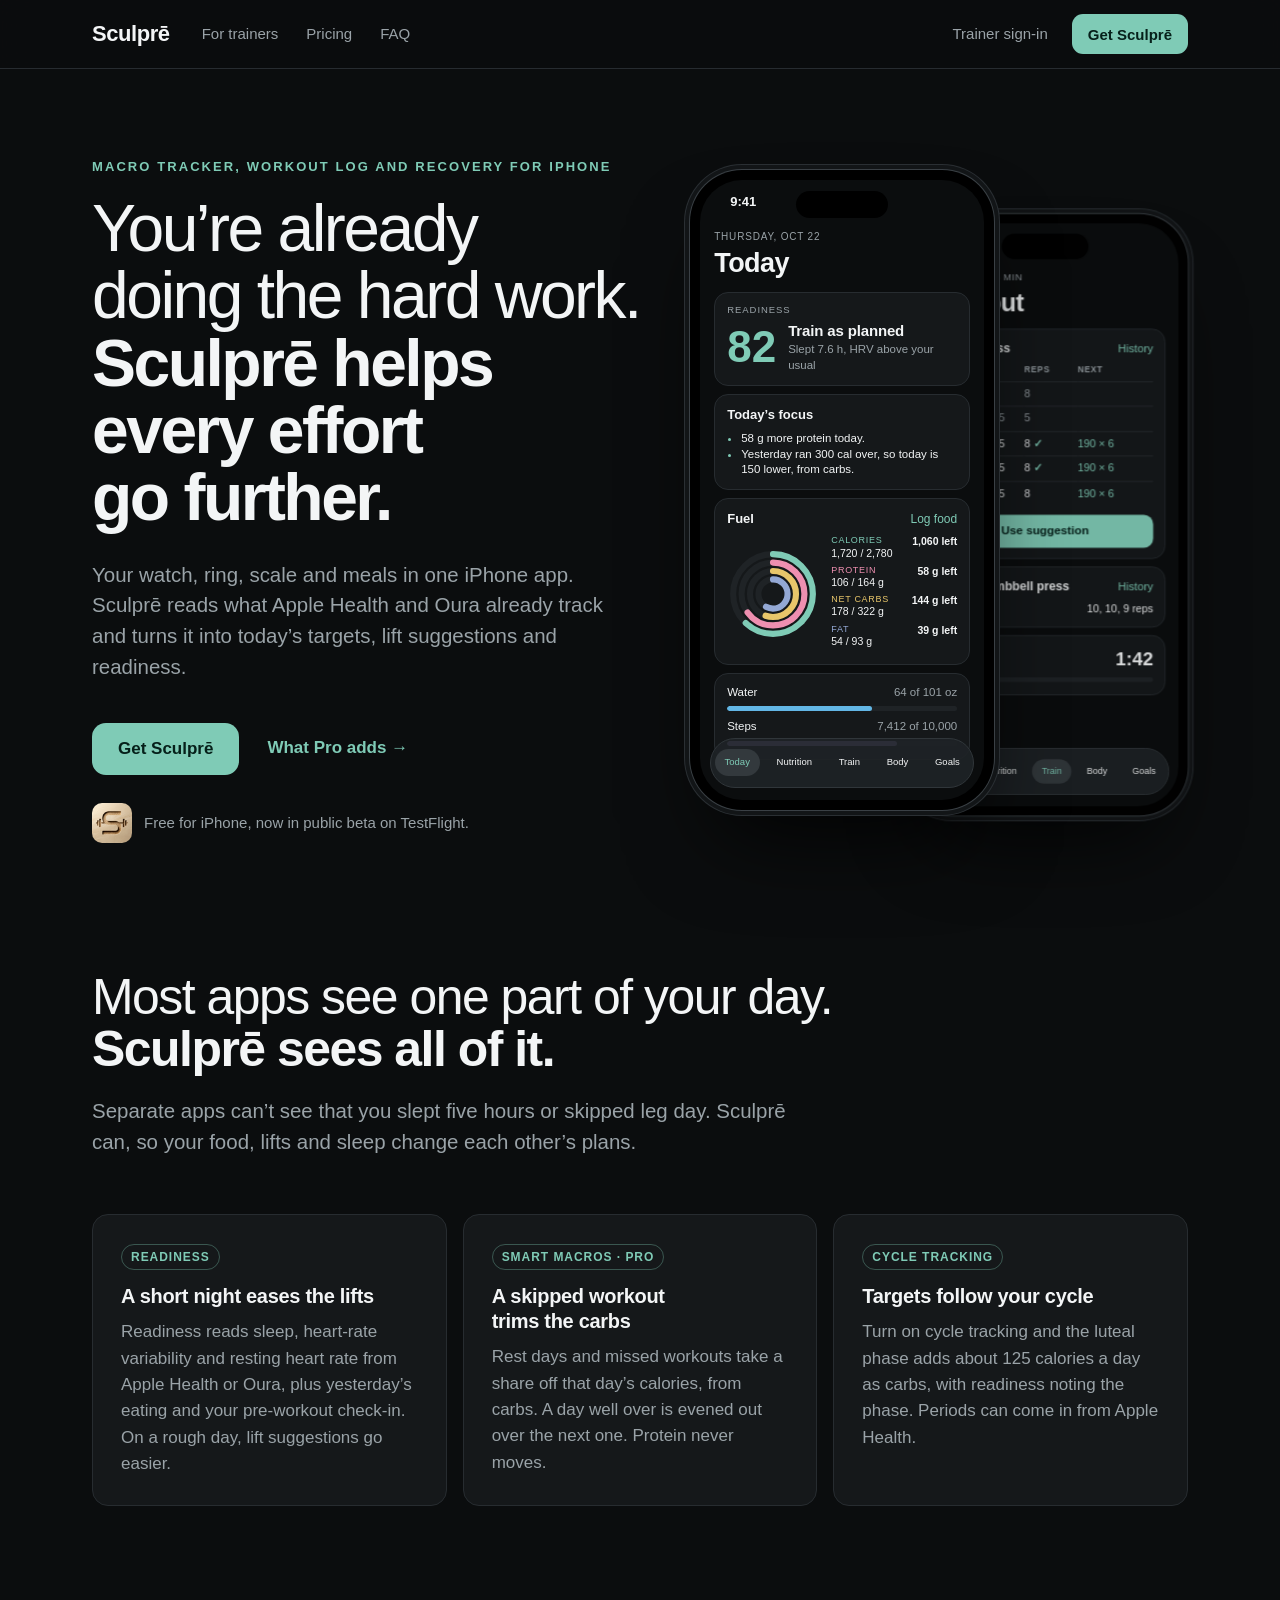
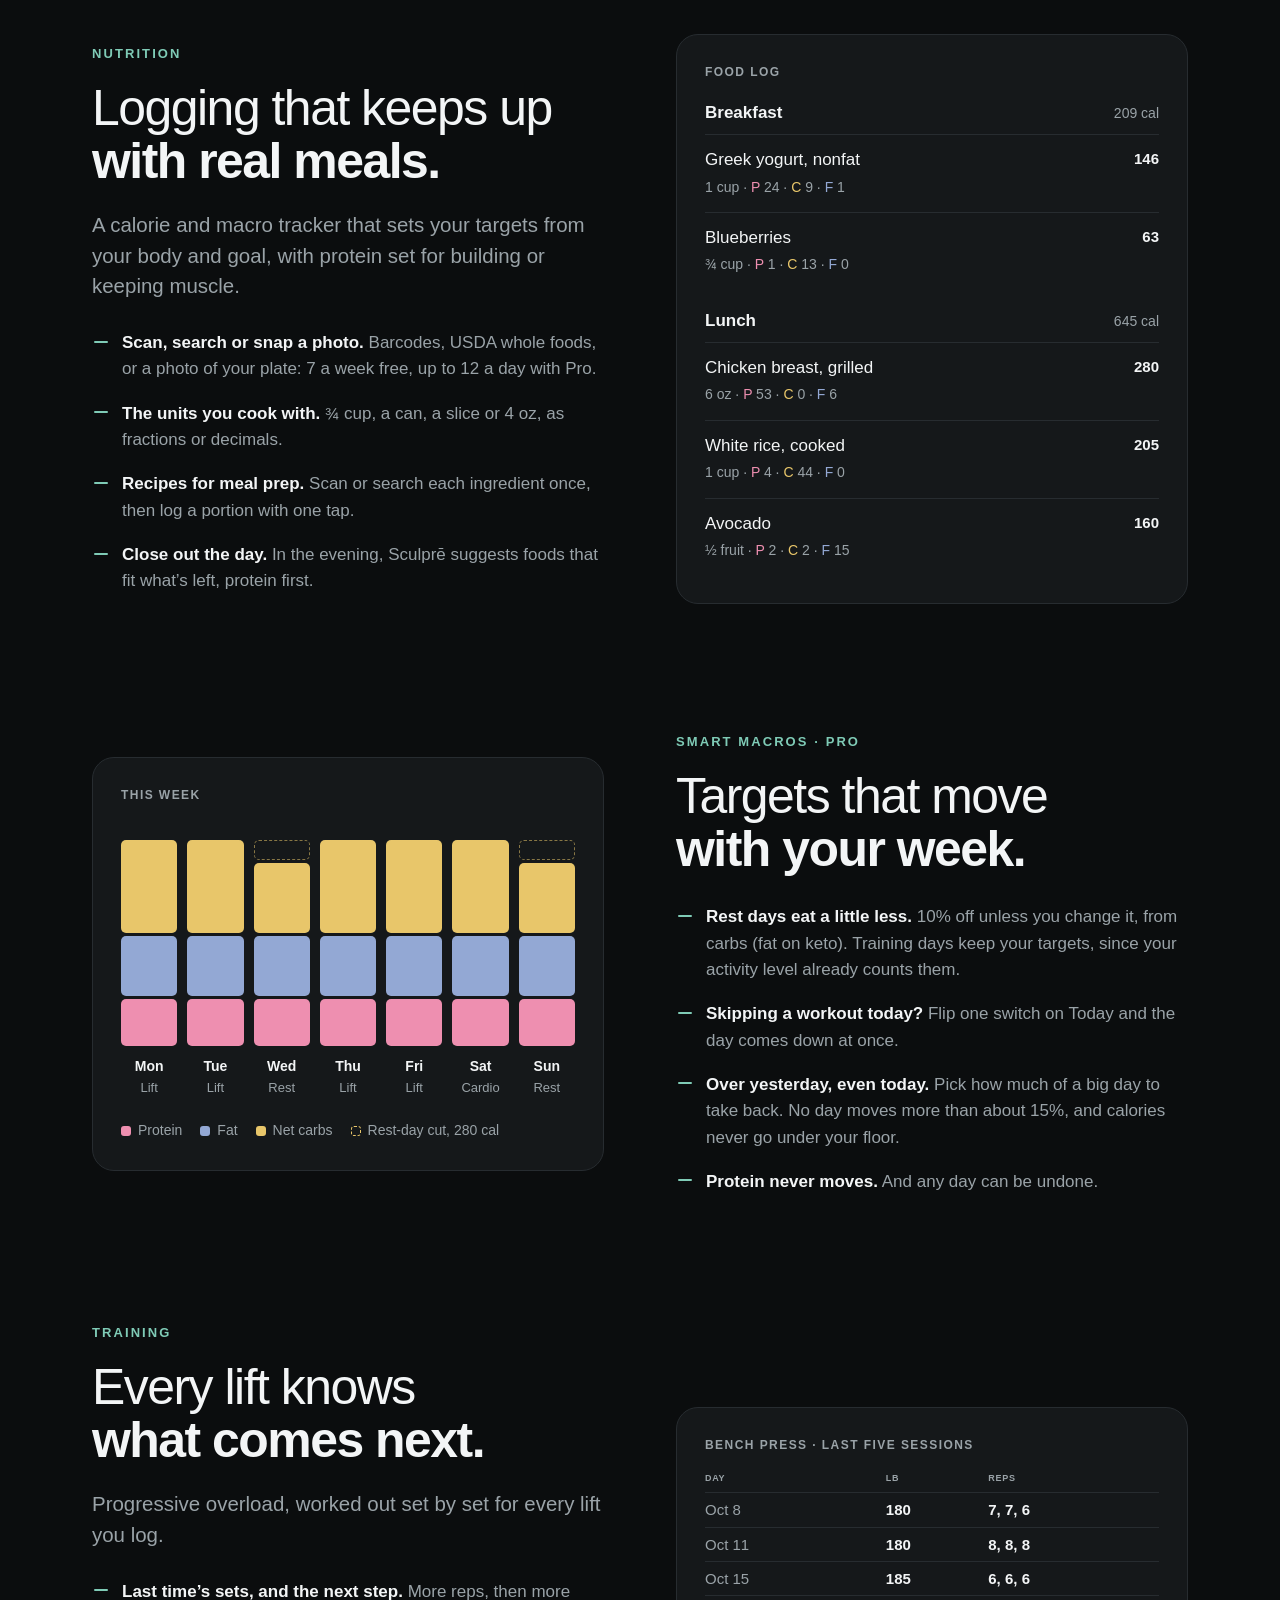
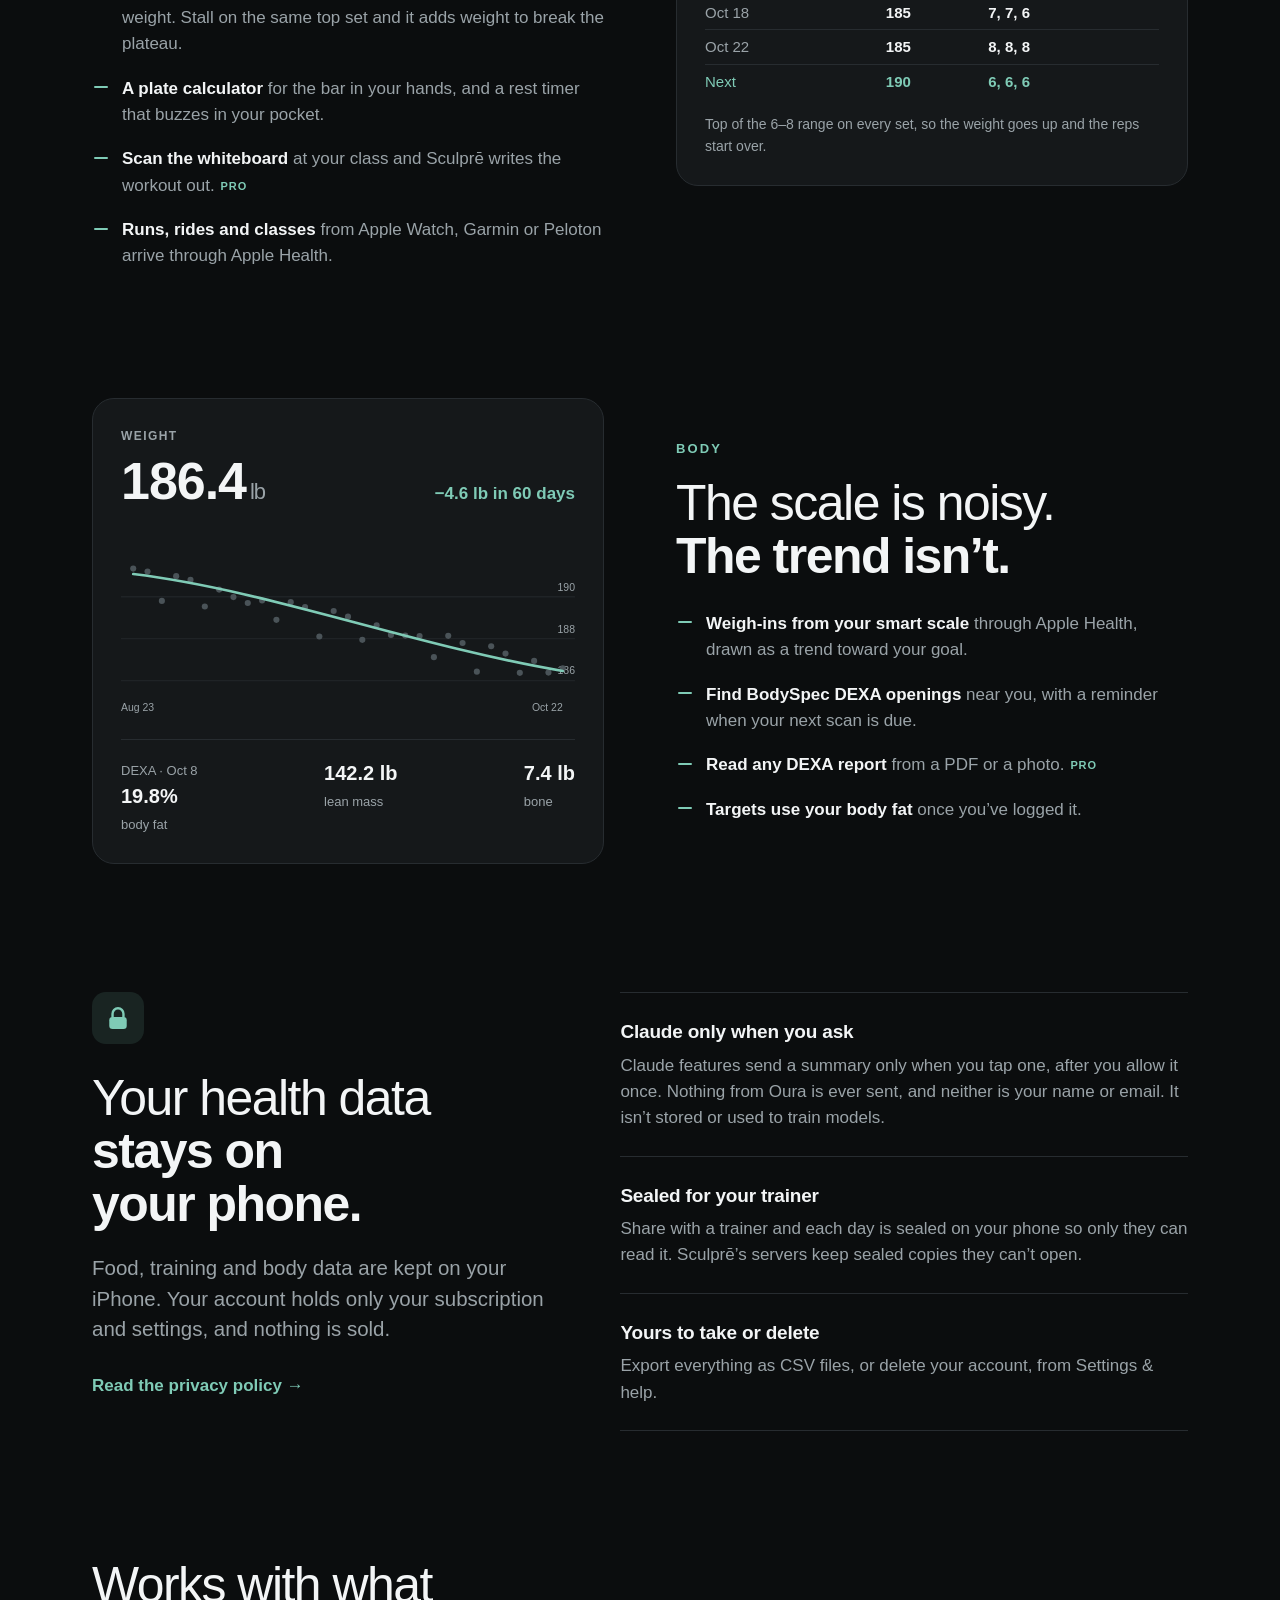
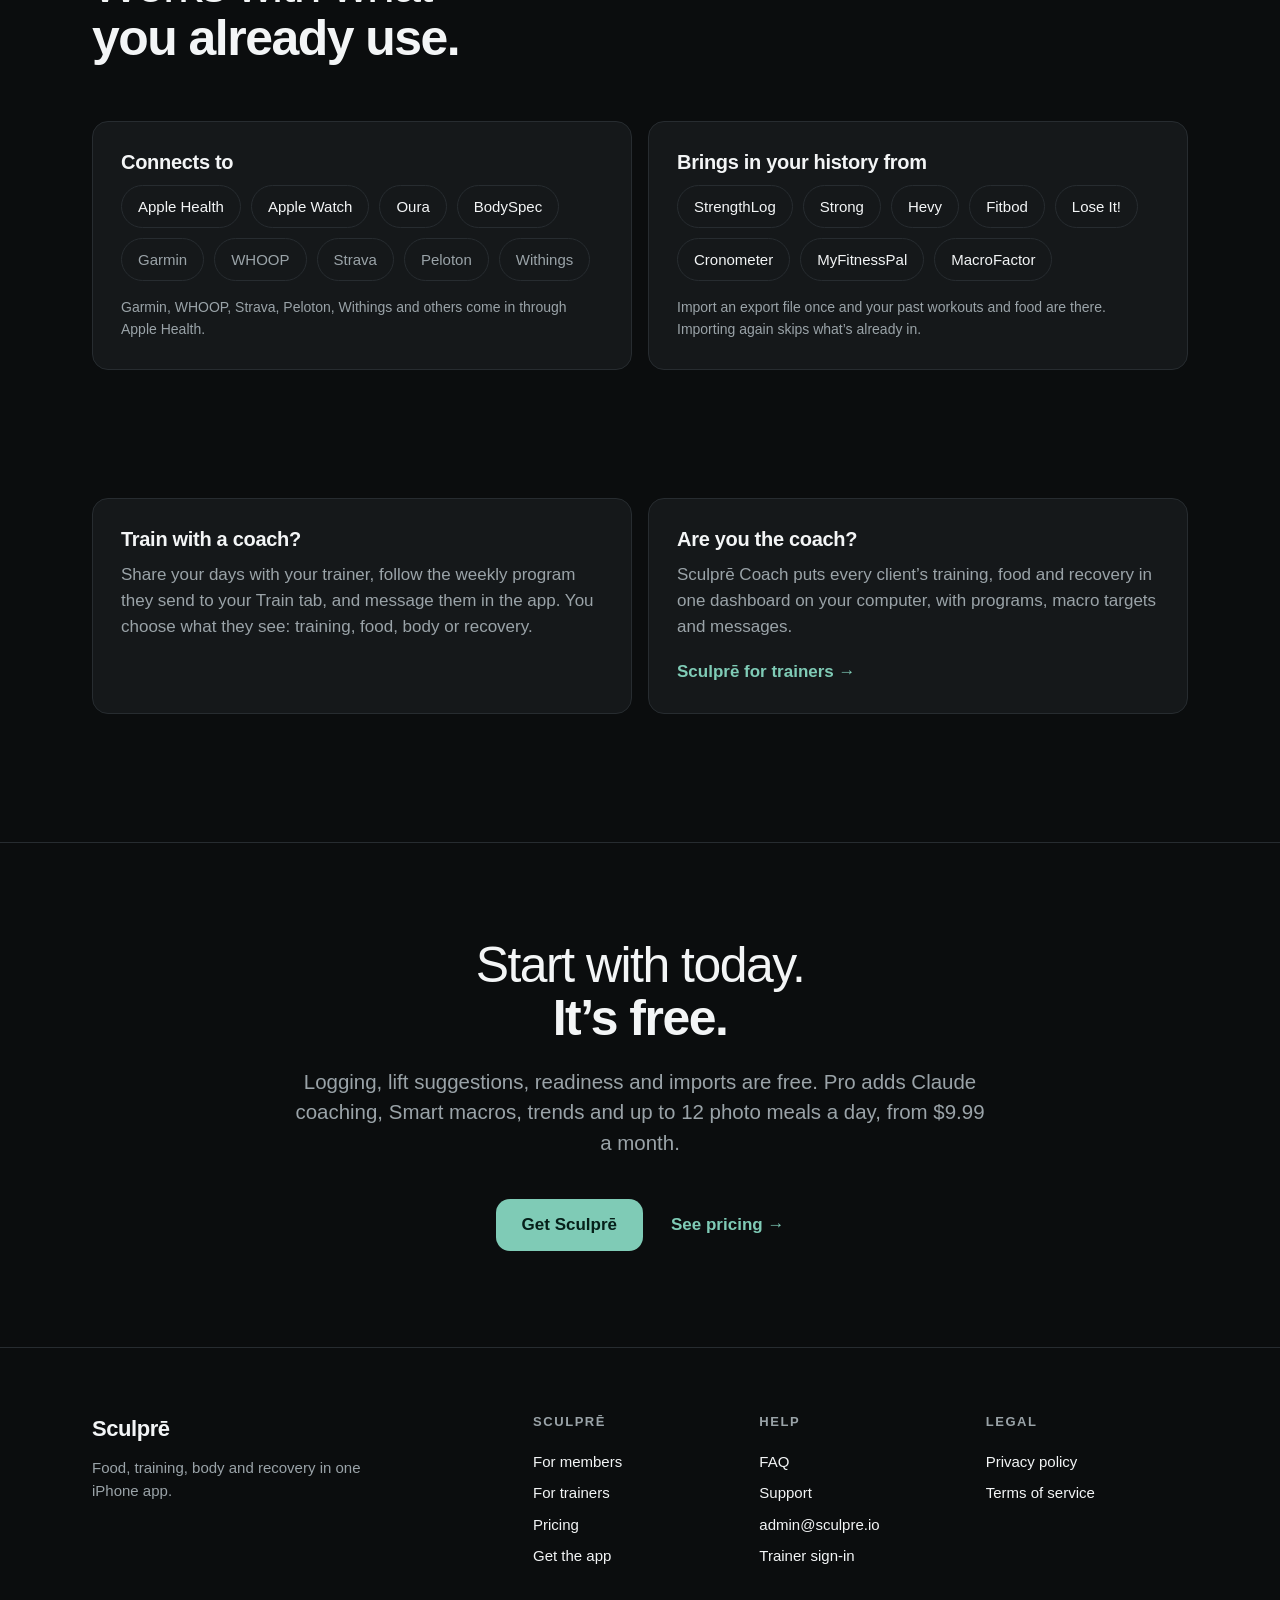
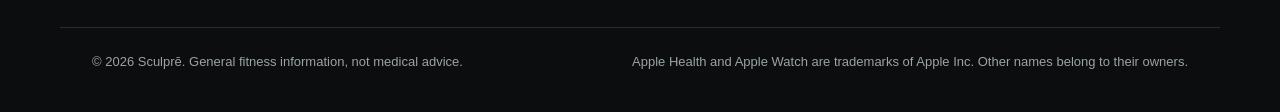
==== commit 18b38a4d: "Publish from health-app 4997b5d" ====
--- a/index.html
+++ b/index.html
@@ -14,10 +14,10 @@
   <meta property="og:title" content="Sculprē: macro tracker, workout log and recovery for iPhone">
   <meta property="og:description" content="Track food, lifts, body and recovery in one iPhone app. Sculprē sets your macros, plans each lift’s next sets and reads recovery from Apple Health or Oura.">
   <meta property="og:url" content="https://sculpre.io/">
-  <meta property="og:image" content="https://sculpre.io/assets/og.png">
+  <meta property="og:image" content="https://sculpre.io/assets/og.png?v=2">
   <meta property="og:image:width" content="1200">
   <meta property="og:image:height" content="630">
-  <meta property="og:image:alt" content="Sculprē: most apps see one part of your day. Sculprē sees all of it.">
+  <meta property="og:image:alt" content="Sculprē: you’re already doing the hard work. Sculprē helps every effort go further.">
   <meta property="og:locale" content="en_US">
   <meta name="twitter:card" content="summary_large_image">
   
@@ -48,8 +48,8 @@
       <div class="wrap hero-grid">
         <div>
           <p class="eyebrow">Macro tracker, workout log and recovery for iPhone</p>
-          <h1 class="display"><span class="thin">Most apps see one part of your day.</span> <span class="bold">Sculprē sees all of it.</span></h1>
-          <p class="lead">Food, training, body composition and recovery in one iPhone app. Your targets, lift suggestions and readiness all work from the same day, so a short night or a skipped workout changes the plan.</p>
+          <h1 class="display"><span class="thin">You’re already doing the hard work.</span> <span class="bold">Sculprē helps every effort go further.</span></h1>
+          <p class="lead">Your watch, ring, scale and meals in one iPhone app. Sculprē reads what Apple Health and Oura already track and turns it into today’s targets, lift suggestions and readiness.</p>
           <div class="cta-row">
             <a class="btn" href="/get/">Get Sculprē</a>
             <a class="text-link" href="/pricing/">What Pro adds</a>
@@ -138,8 +138,8 @@
     <section class="section">
       <div class="wrap">
         <div class="section-head">
-          <h2 class="title"><span class="thin">Your food, lifts and sleep</span> <span class="bold">change each other’s plans.</span></h2>
-          <p class="lead">Separate apps can’t see that you slept five hours or skipped leg day. Sculprē can, because it keeps all of it in one place.</p>
+          <h2 class="title"><span class="thin">Most apps see one part of your day.</span> <span class="bold">Sculprē sees all of it.</span></h2>
+          <p class="lead">Separate apps can’t see that you slept five hours or skipped leg day. Sculprē can, so your food, lifts and sleep change each other’s plans.</p>
         </div>
         <div class="grid-3">
           <article class="card">
--- a/assets/site.css
+++ b/assets/site.css
@@ -107,6 +107,7 @@
 /* Hero */
 .hero { padding: 88px 0 0; }
 .hero-grid { display: grid; grid-template-columns: 1.05fr 0.95fr; gap: 48px; align-items: center; }
+.hero .display { font-size: clamp(40px, 5.2vw, 66px); }
 .hero .lead { margin-top: 28px; }
 .cta-row { display: flex; flex-wrap: wrap; align-items: center; gap: 16px 28px; margin-top: 40px; }
 .cta-note { display: flex; align-items: center; gap: 12px; margin-top: 28px; color: var(--text-2); font-size: 15px; }
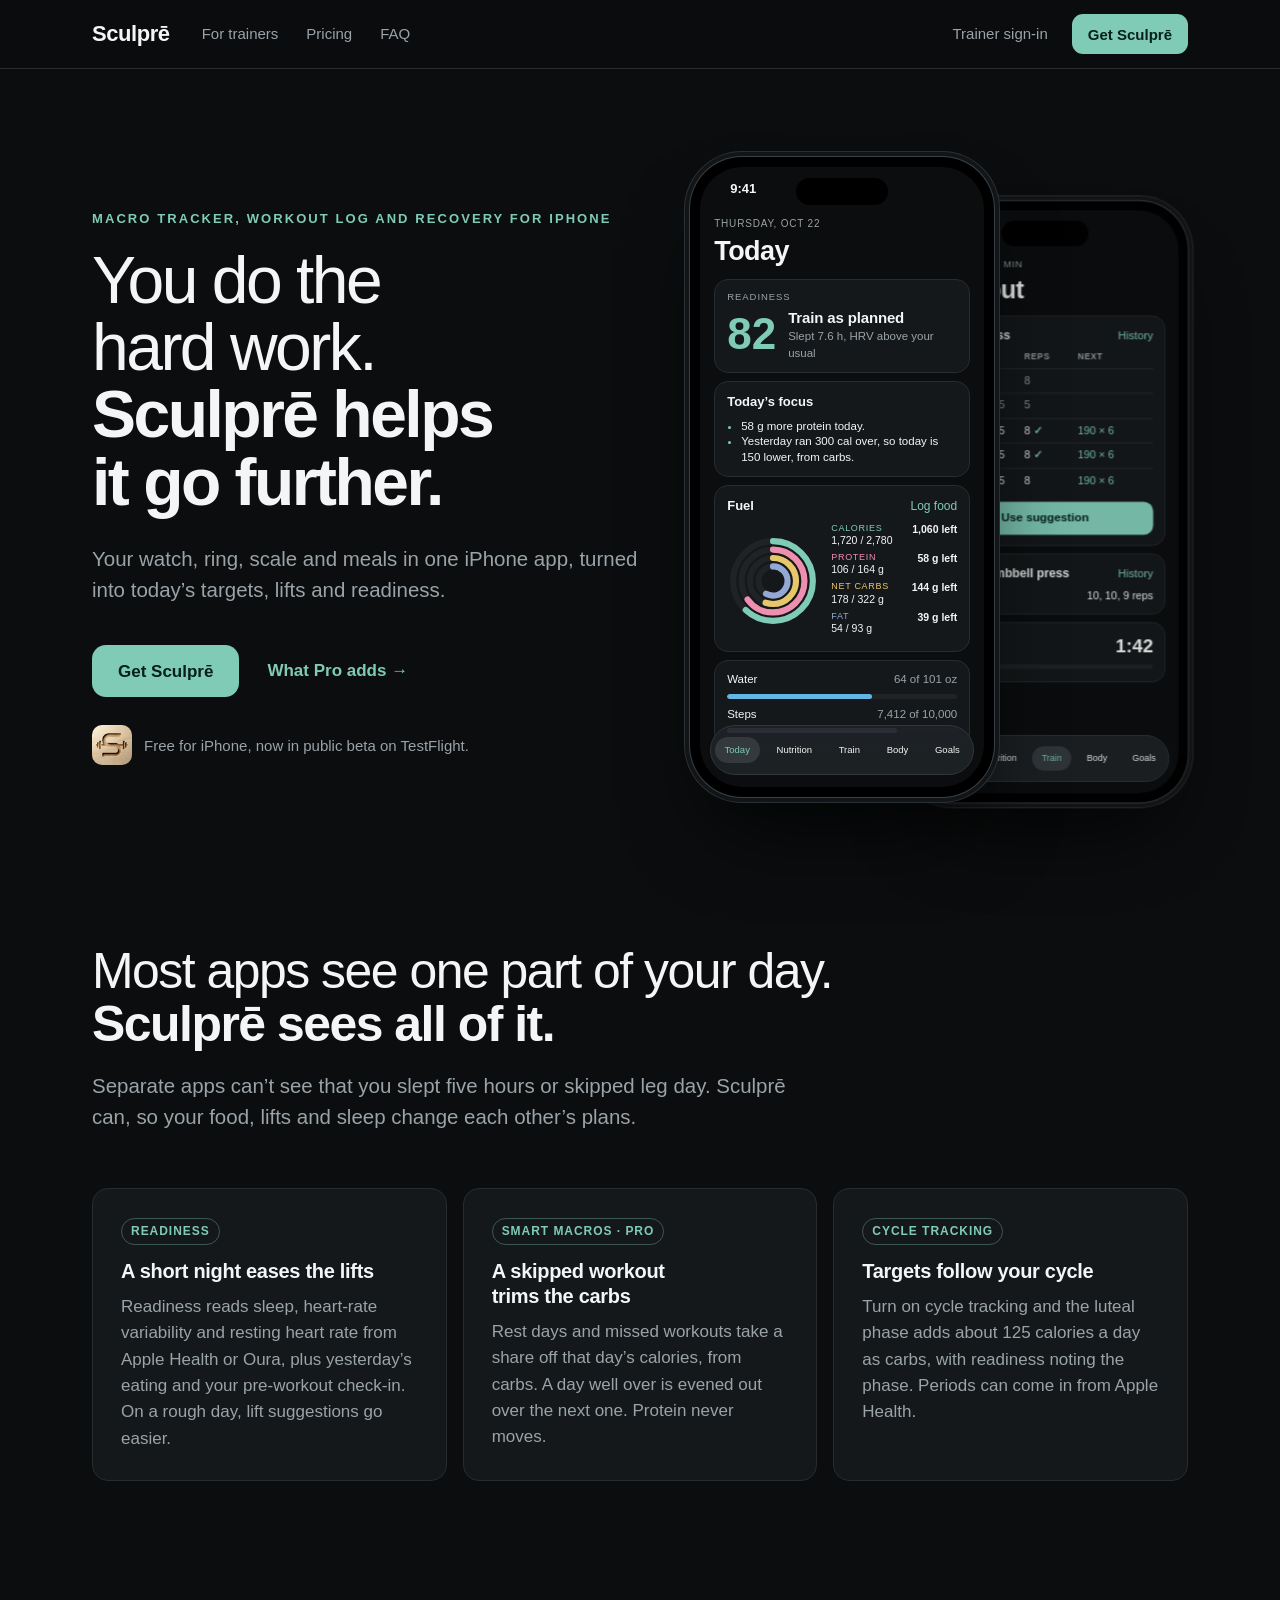
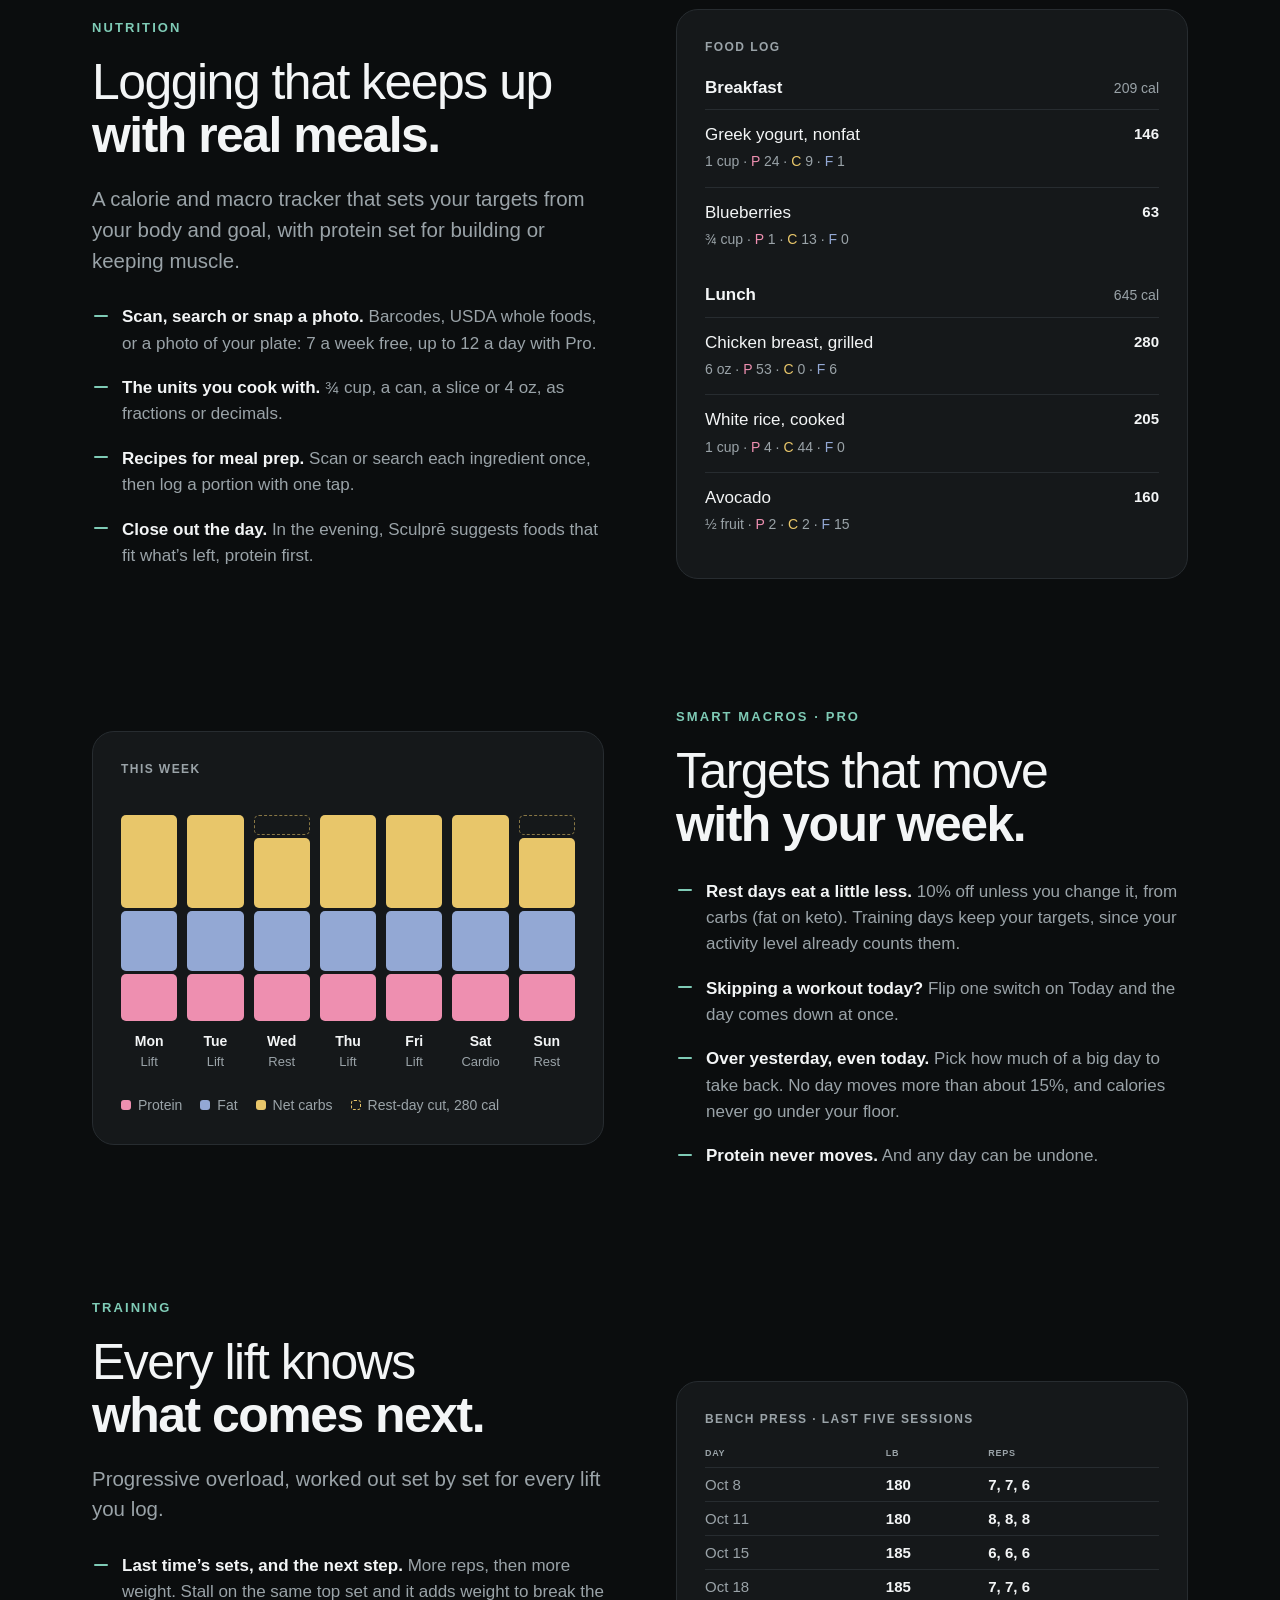
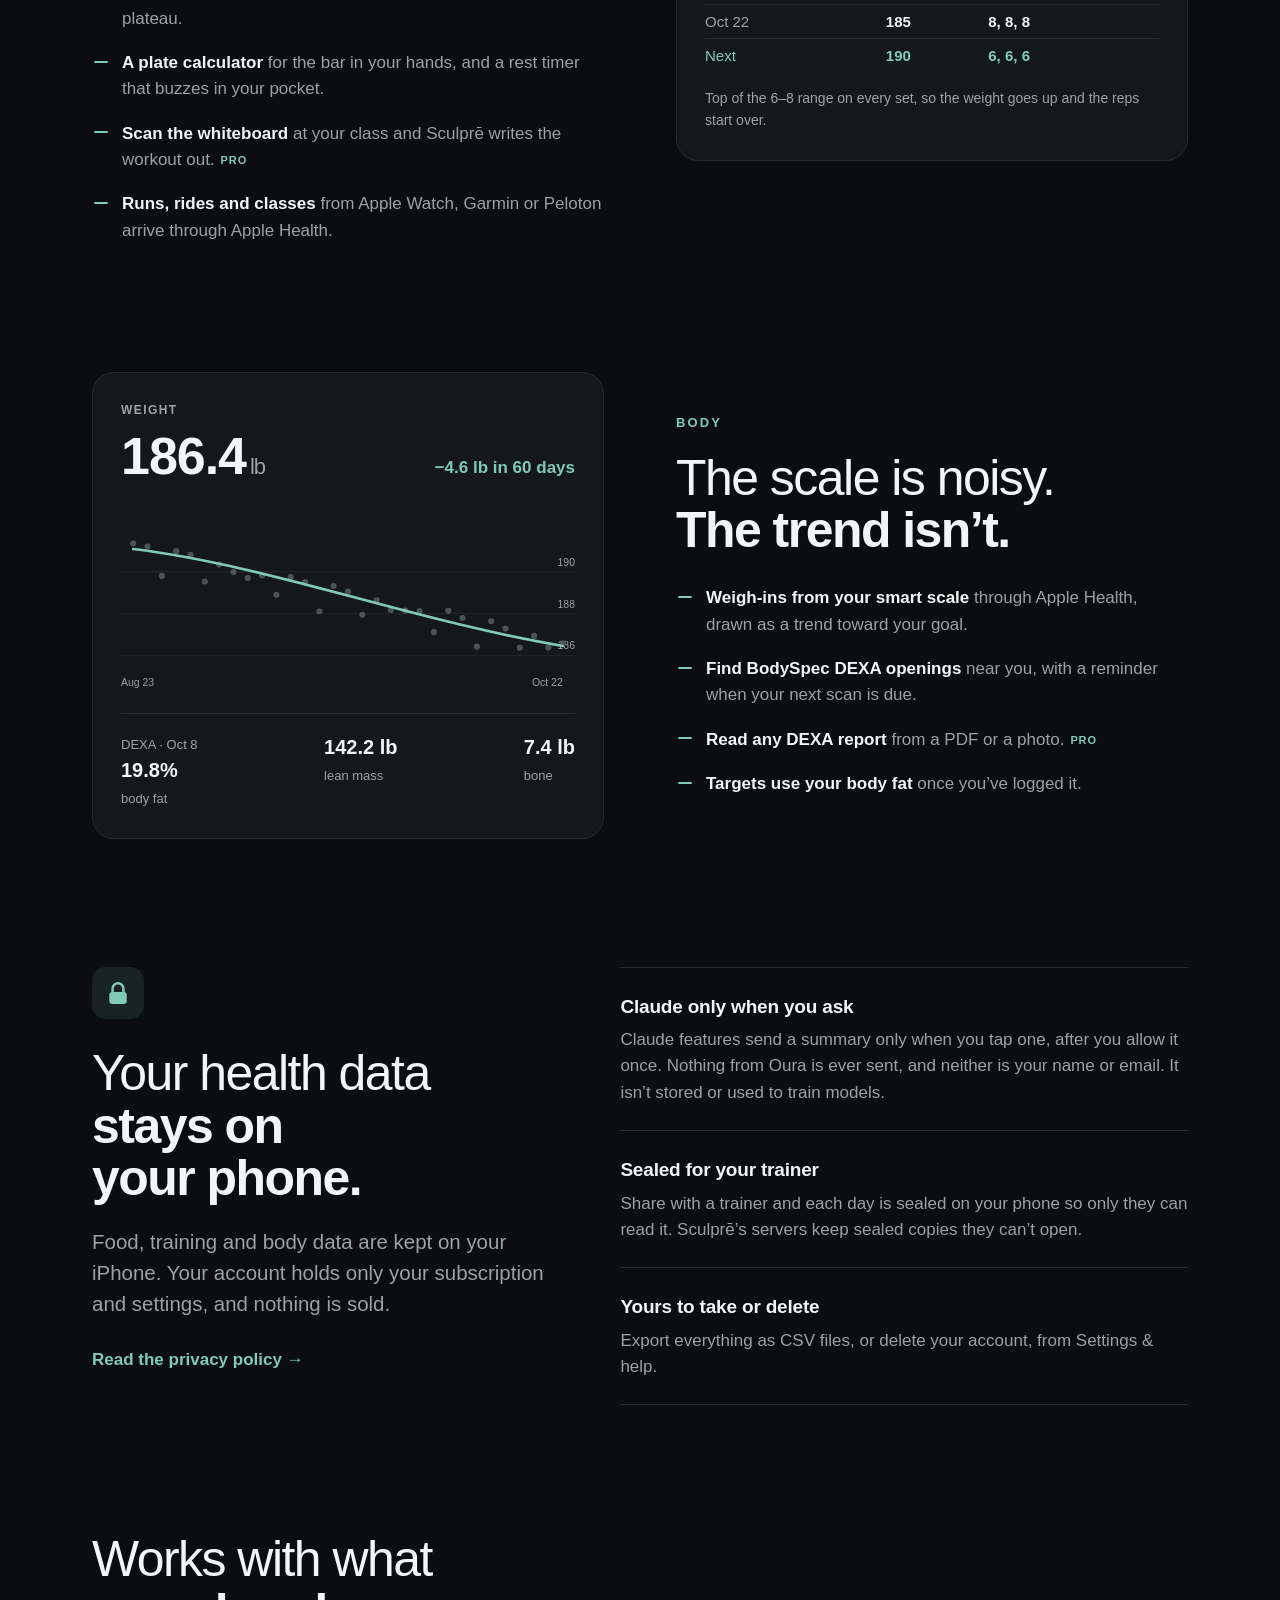
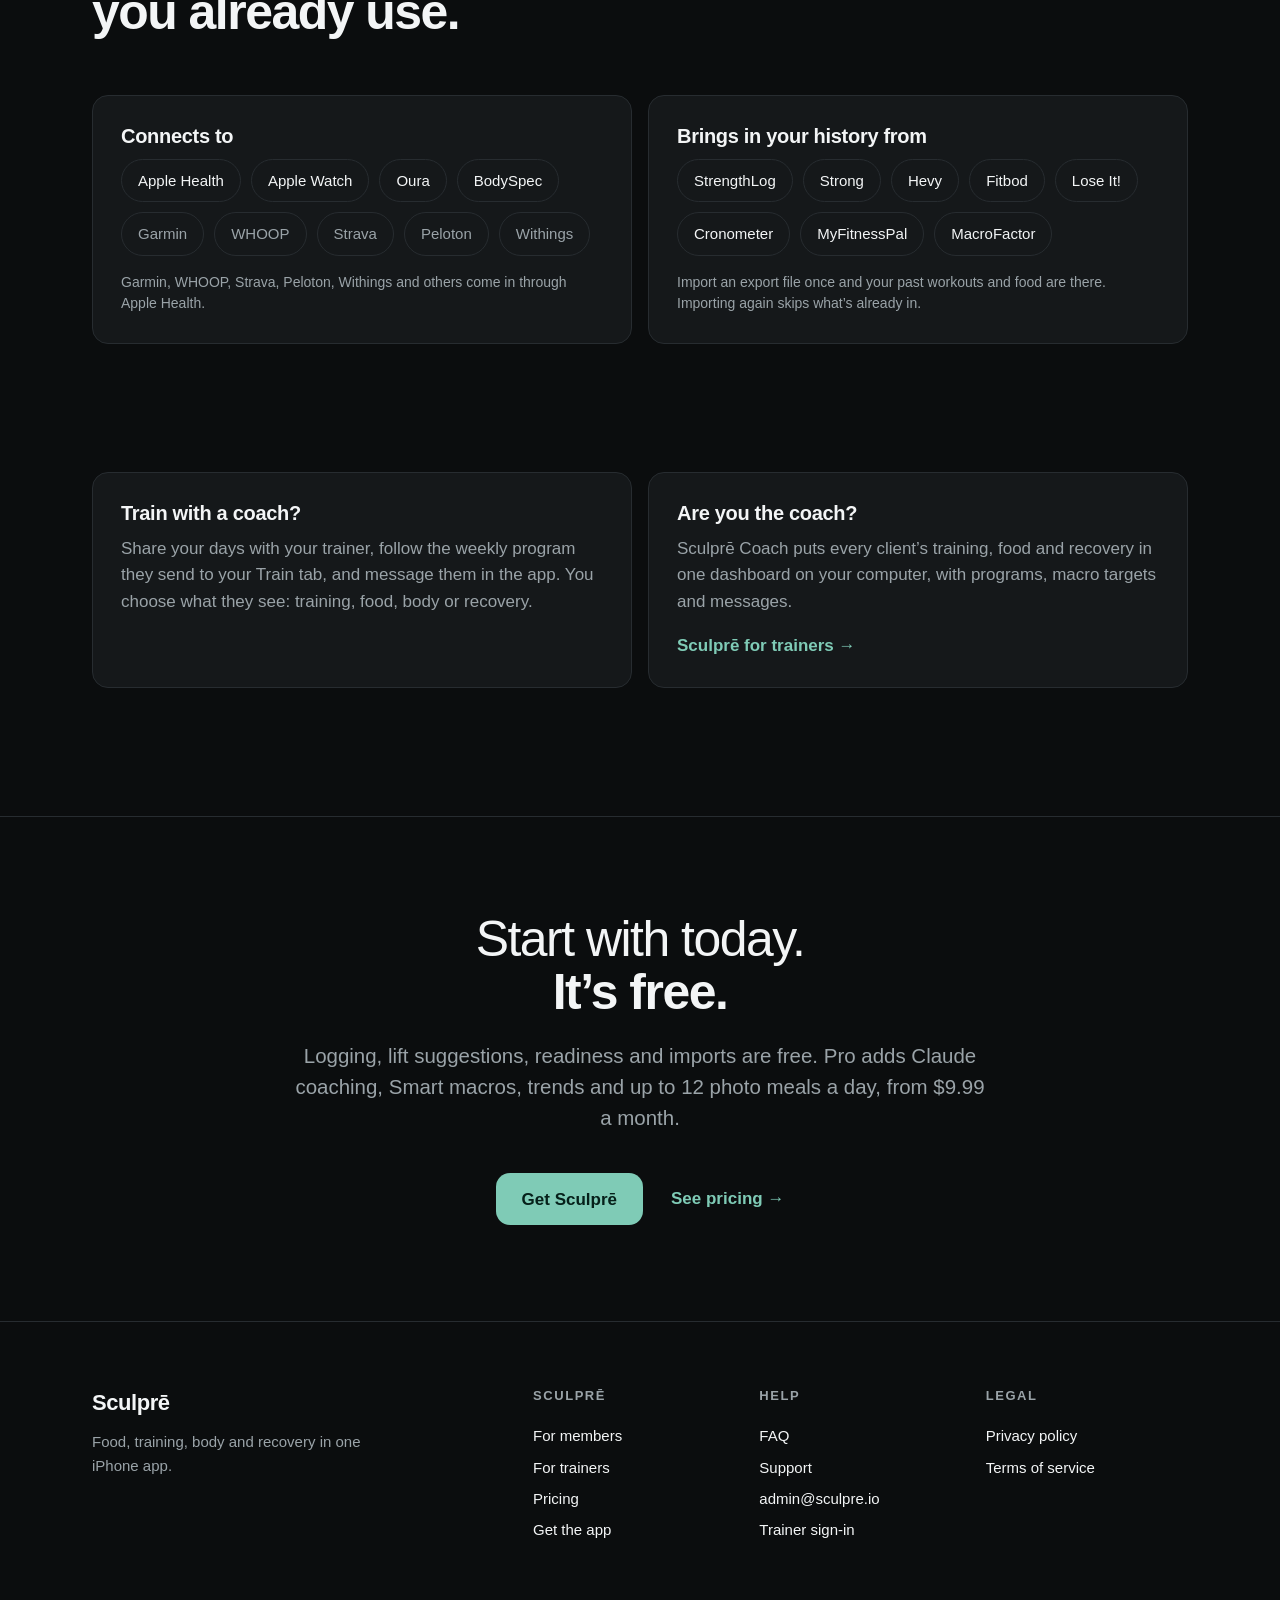
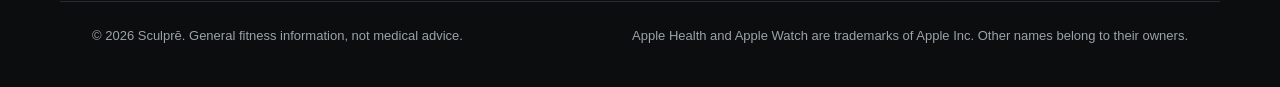
==== commit 4820f46d: "Publish from health-app f0bd24e" ====
--- a/index.html
+++ b/index.html
@@ -14,10 +14,10 @@
   <meta property="og:title" content="Sculprē: macro tracker, workout log and recovery for iPhone">
   <meta property="og:description" content="Track food, lifts, body and recovery in one iPhone app. Sculprē sets your macros, plans each lift’s next sets and reads recovery from Apple Health or Oura.">
   <meta property="og:url" content="https://sculpre.io/">
-  <meta property="og:image" content="https://sculpre.io/assets/og.png?v=2">
+  <meta property="og:image" content="https://sculpre.io/assets/og.png?v=3">
   <meta property="og:image:width" content="1200">
   <meta property="og:image:height" content="630">
-  <meta property="og:image:alt" content="Sculprē: you’re already doing the hard work. Sculprē helps every effort go further.">
+  <meta property="og:image:alt" content="Sculprē: you do the hard work. Sculprē helps it go further.">
   <meta property="og:locale" content="en_US">
   <meta name="twitter:card" content="summary_large_image">
   
@@ -48,8 +48,8 @@
       <div class="wrap hero-grid">
         <div>
           <p class="eyebrow">Macro tracker, workout log and recovery for iPhone</p>
-          <h1 class="display"><span class="thin">You’re already doing the hard work.</span> <span class="bold">Sculprē helps every effort go further.</span></h1>
-          <p class="lead">Your watch, ring, scale and meals in one iPhone app. Sculprē reads what Apple Health and Oura already track and turns it into today’s targets, lift suggestions and readiness.</p>
+          <h1 class="display"><span class="thin">You do the hard work.</span> <span class="bold">Sculprē helps it go further.</span></h1>
+          <p class="lead">Your watch, ring, scale and meals in one iPhone app, turned into today’s targets, lifts and readiness.</p>
           <div class="cta-row">
             <a class="btn" href="/get/">Get Sculprē</a>
             <a class="text-link" href="/pricing/">What Pro adds</a>
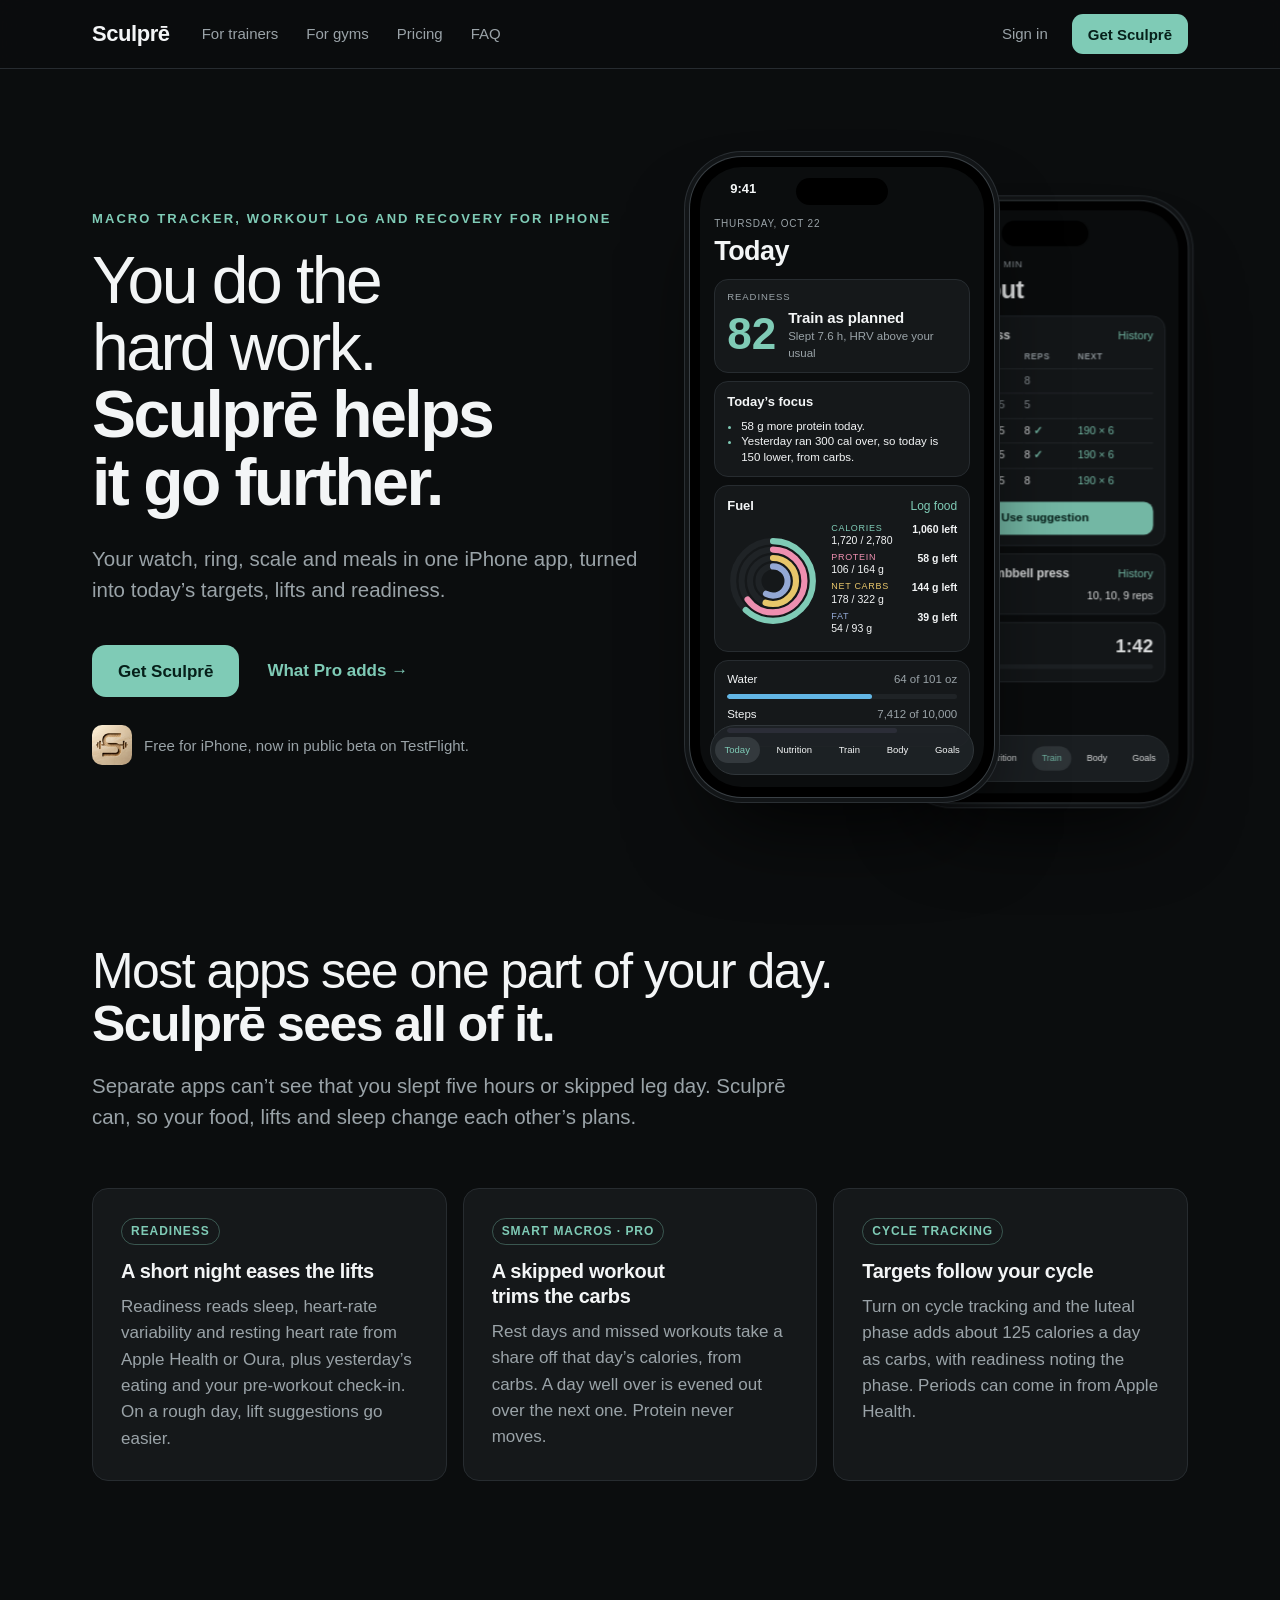
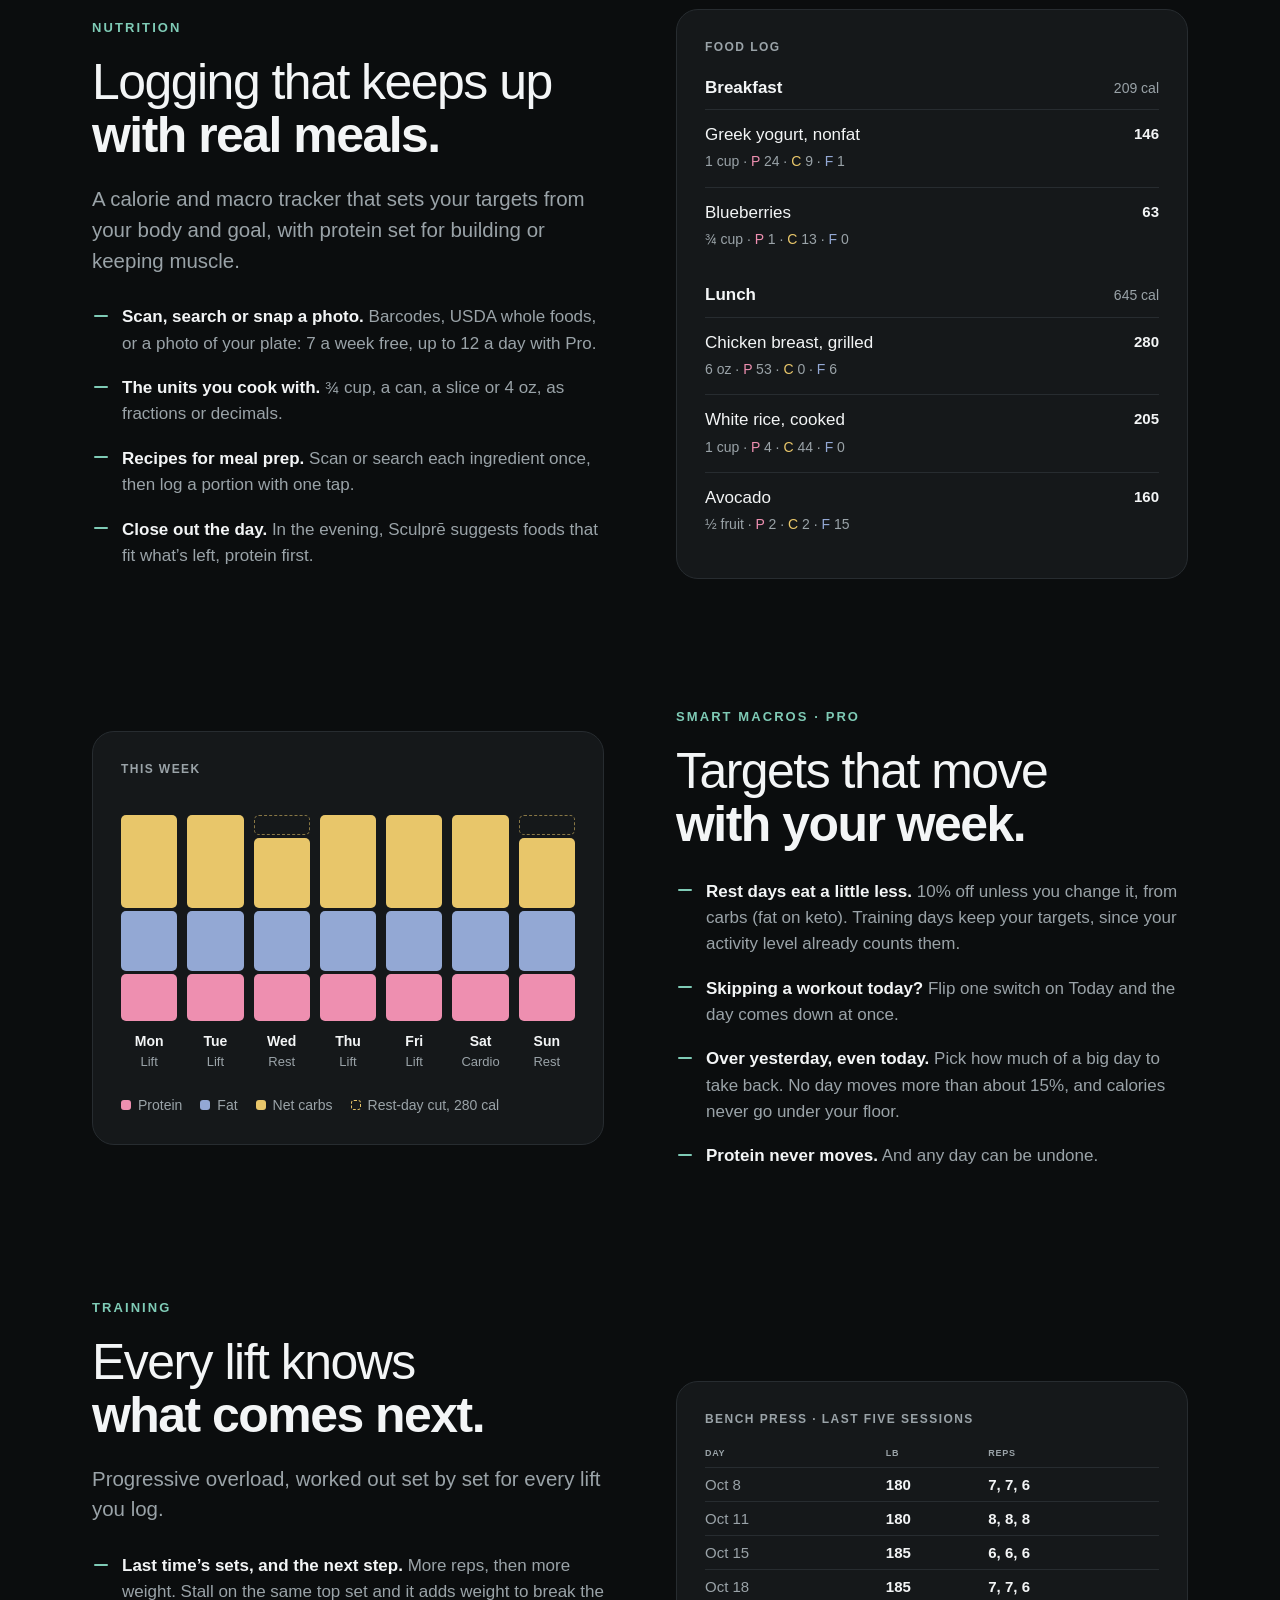
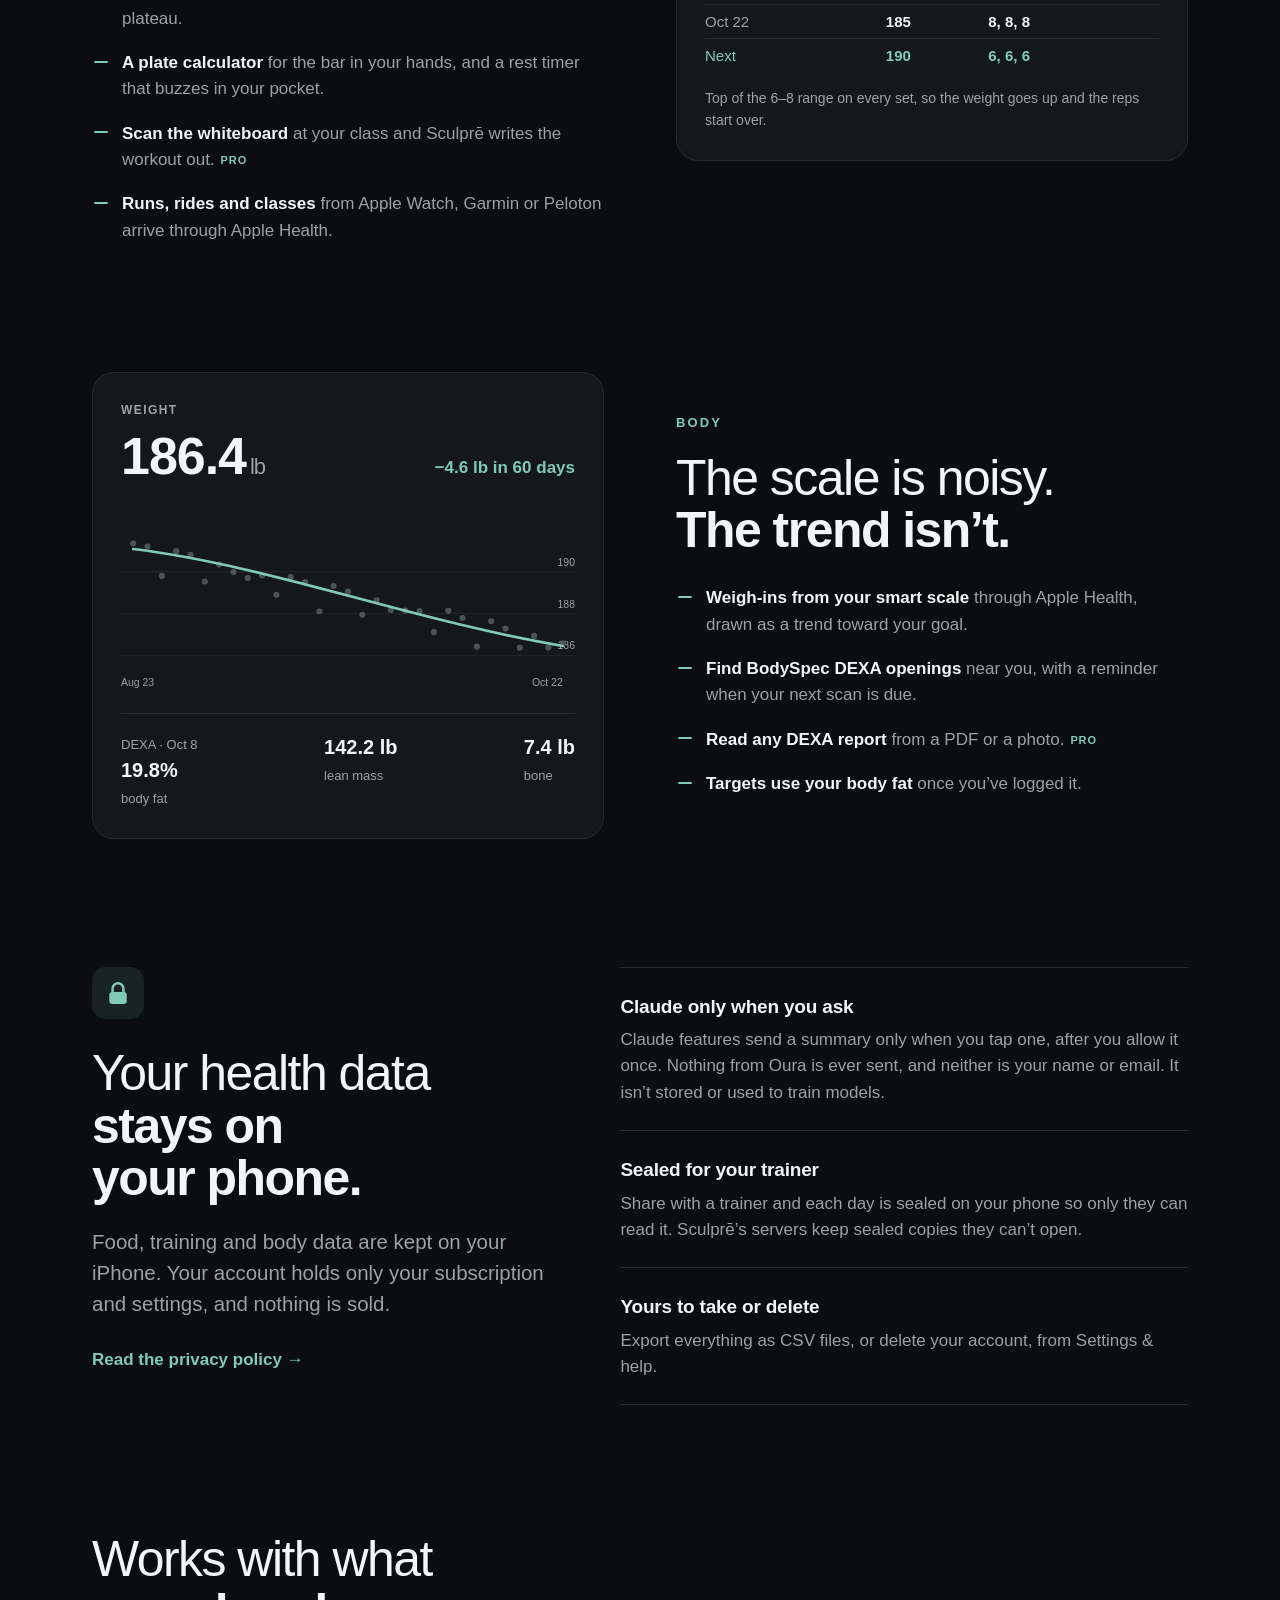
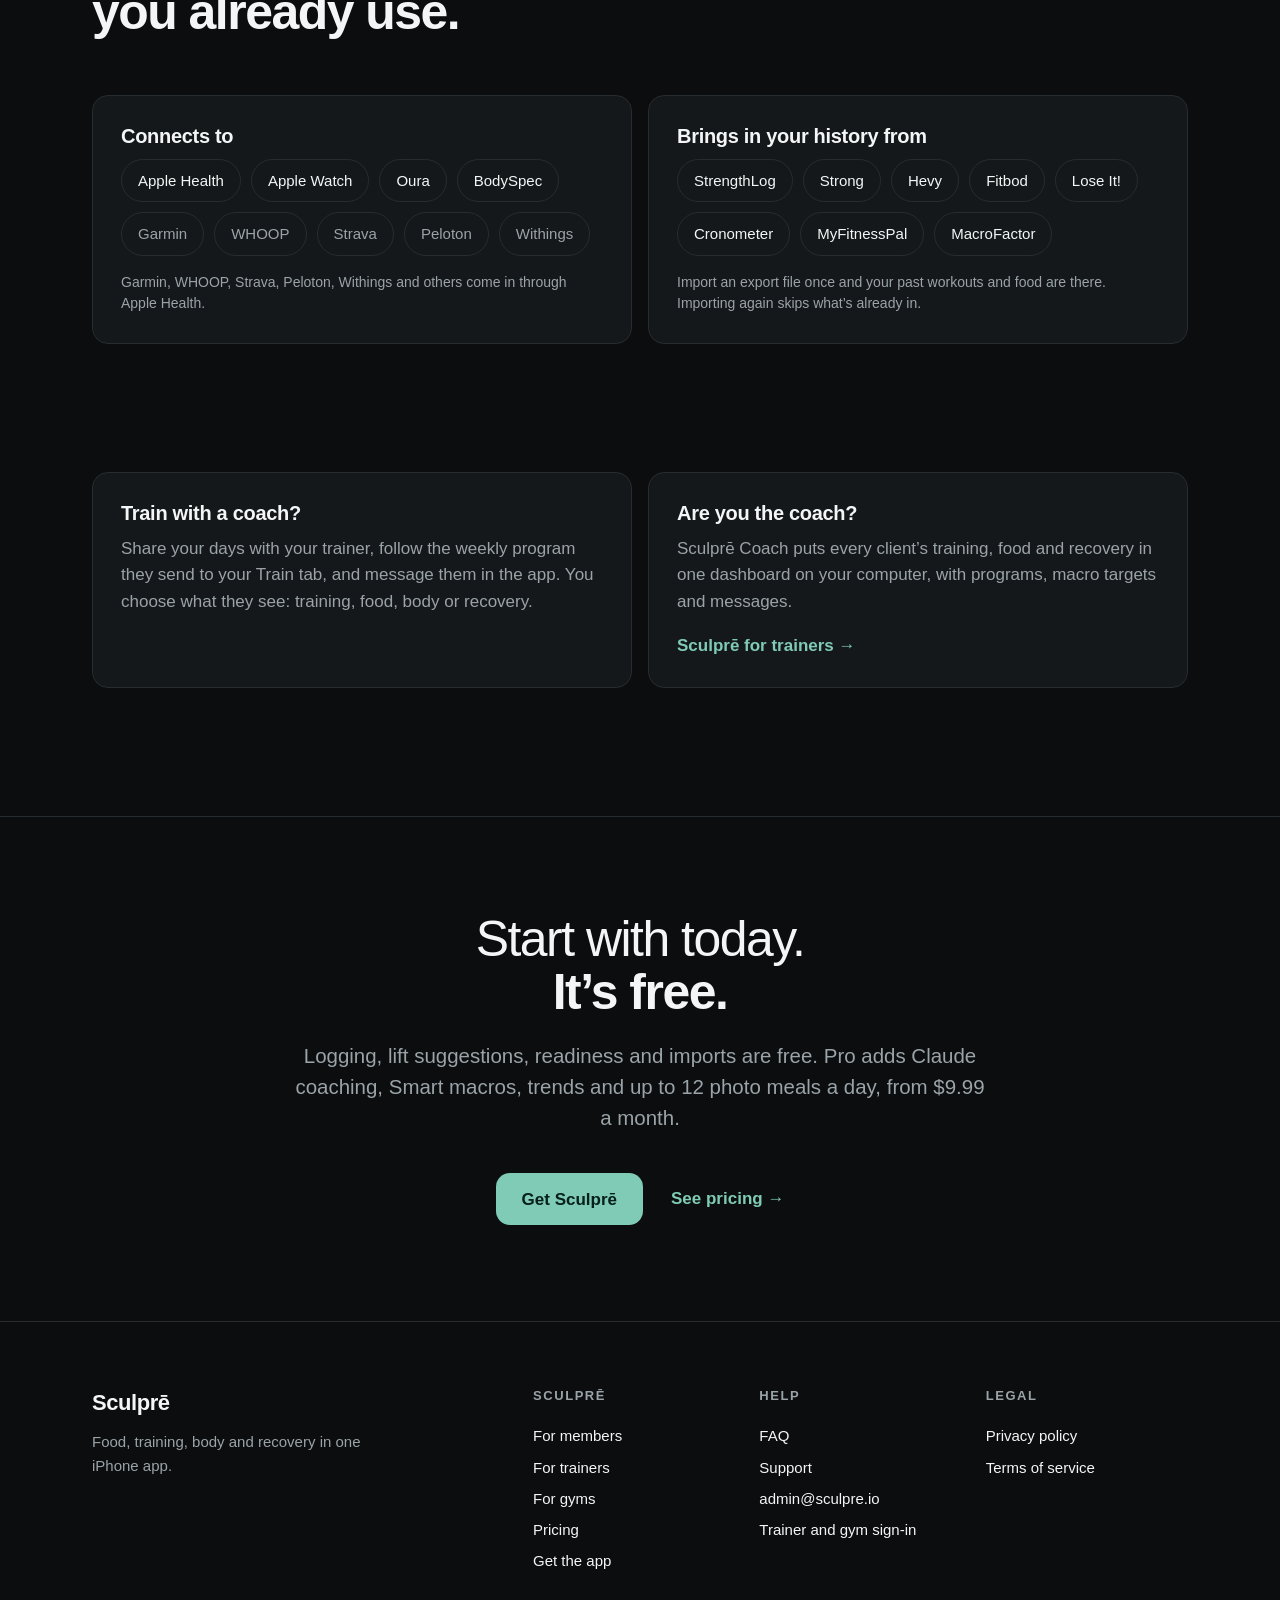
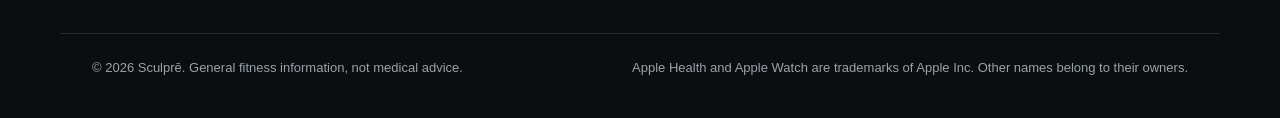
==== commit 45bd094a: "Publish from health-app e058356" ====
--- a/index.html
+++ b/index.html
@@ -33,11 +33,12 @@
       <a class="wordmark" href="/" aria-label="Sculprē home">Sculprē</a>
       <nav class="nav" aria-label="Main">
         <a href="/coach/">For trainers</a>
+        <a href="/gyms/">For gyms</a>
         <a href="/pricing/">Pricing</a>
         <a href="/faq/">FAQ</a>
       </nav>
       <div class="top-actions">
-        <a class="quiet-link hide-sm" href="https://emontiel-health.expo.app">Trainer sign-in</a>
+        <a class="quiet-link hide-sm" href="https://emontiel-health.expo.app">Sign in</a>
         <a class="btn btn-sm" href="/get/">Get Sculprē</a>
       </div>
     </div>
@@ -370,6 +371,7 @@
           <p class="foot-h">Sculprē</p>
           <a href="/">For members</a>
           <a href="/coach/">For trainers</a>
+          <a href="/gyms/">For gyms</a>
           <a href="/pricing/">Pricing</a>
           <a href="/get/">Get the app</a>
         </div>
@@ -378,7 +380,7 @@
           <a href="/faq/">FAQ</a>
           <a href="https://emontiel-health.expo.app/support">Support</a>
           <a href="mailto:admin@sculpre.io">admin@sculpre.io</a>
-          <a href="https://emontiel-health.expo.app">Trainer sign-in</a>
+          <a href="https://emontiel-health.expo.app">Trainer and gym sign-in</a>
         </div>
         <div>
           <p class="foot-h">Legal</p>
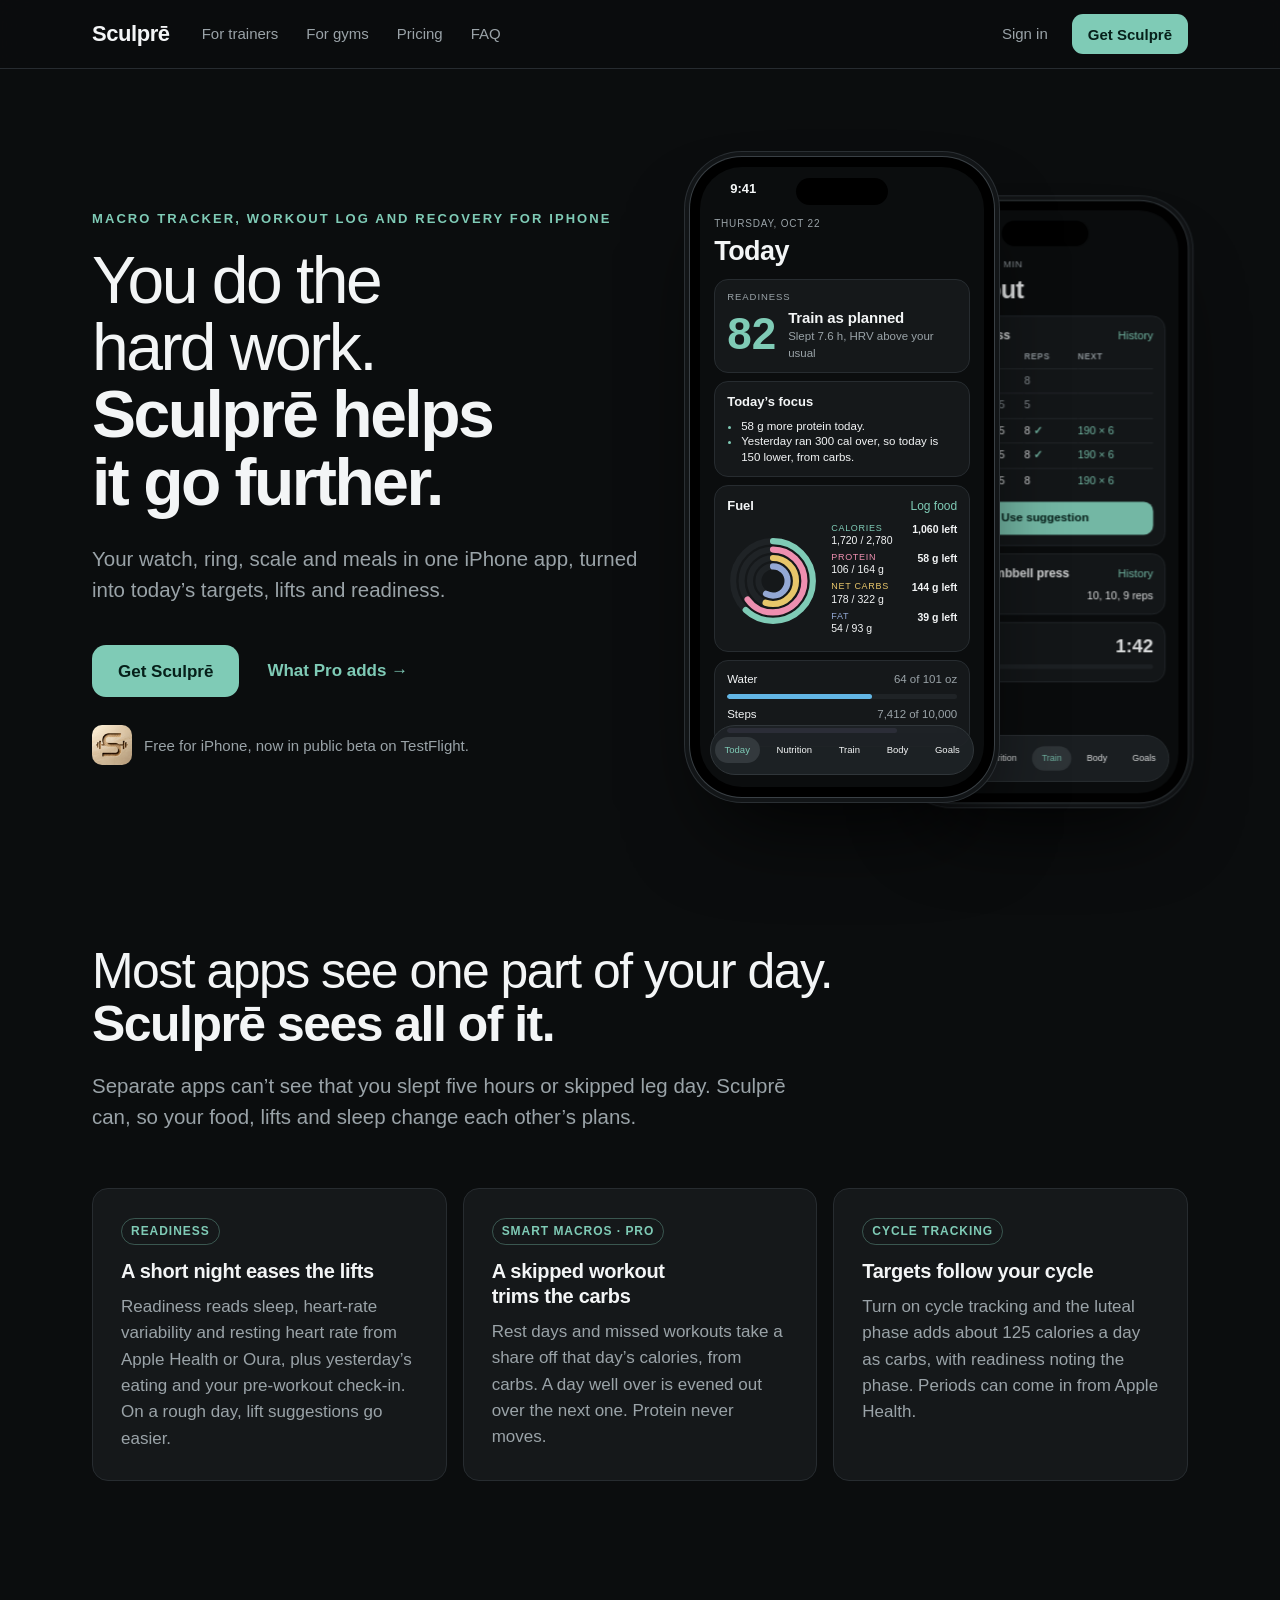
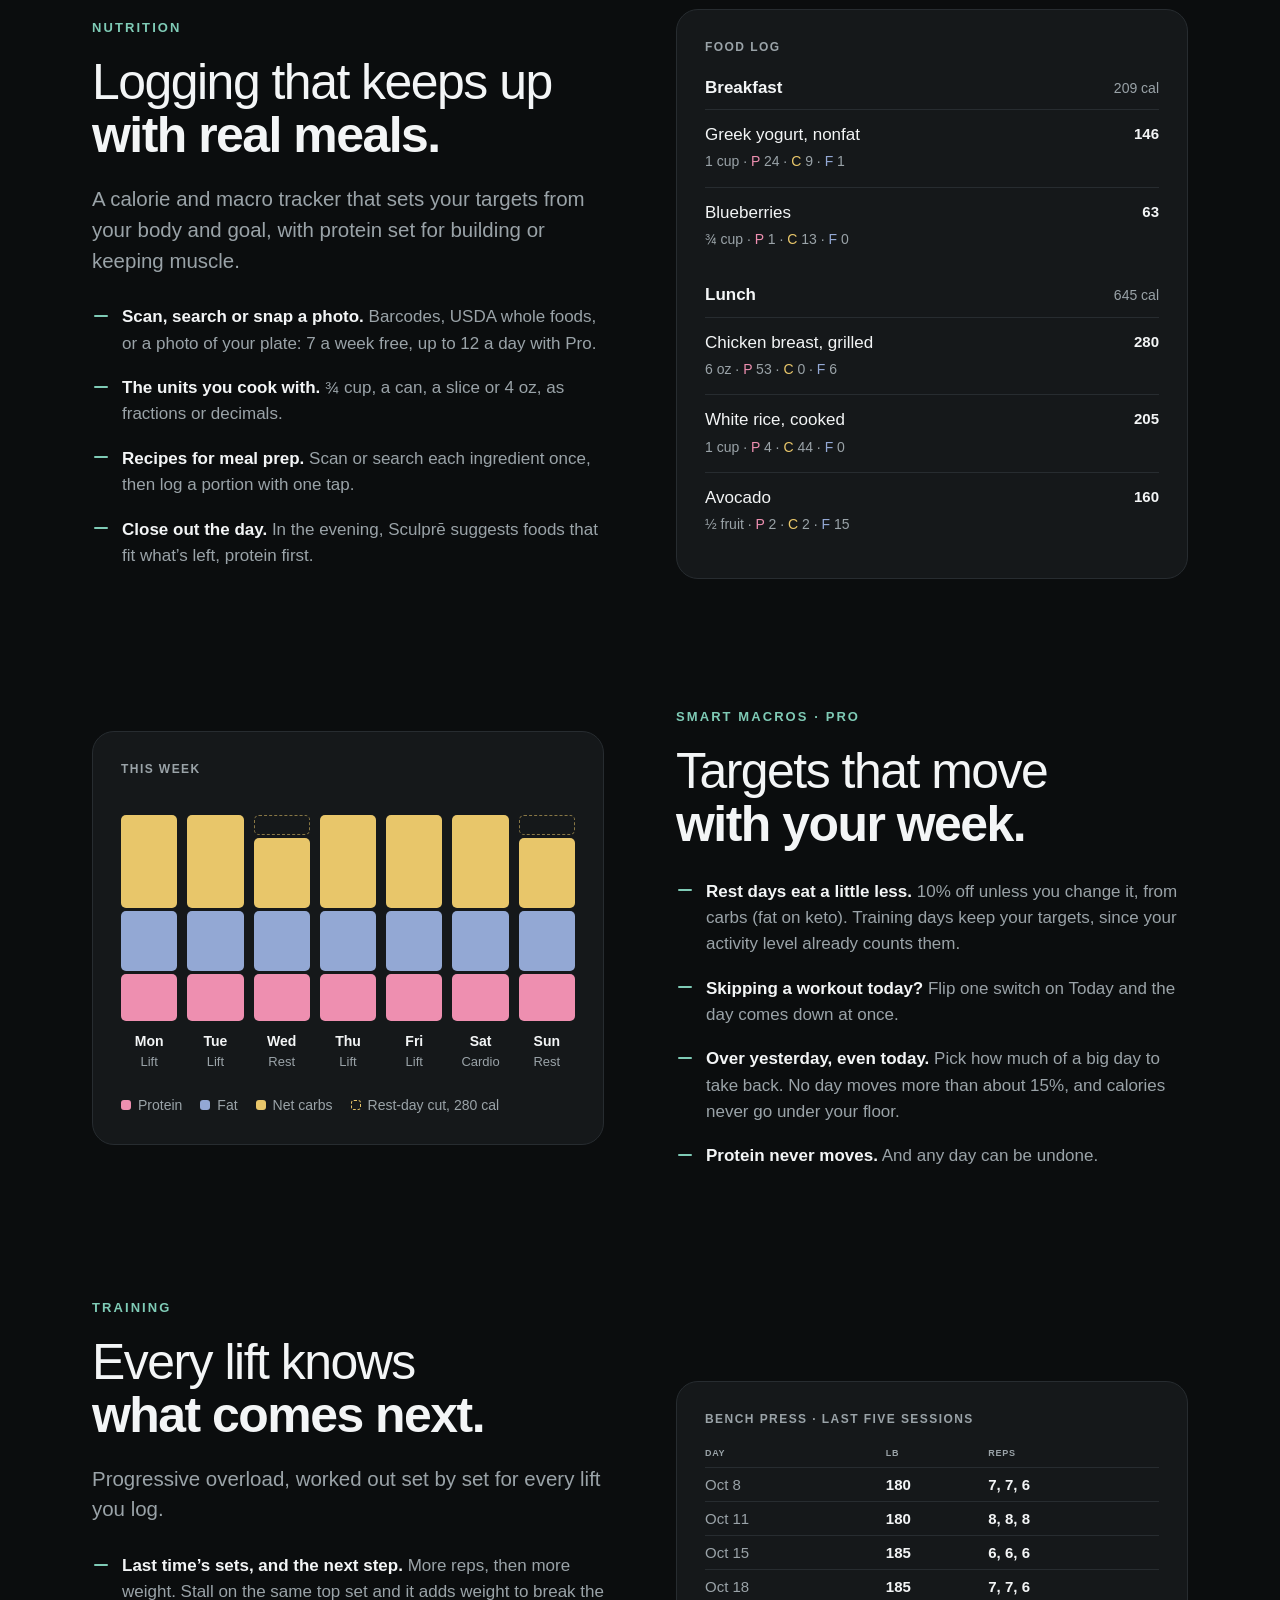
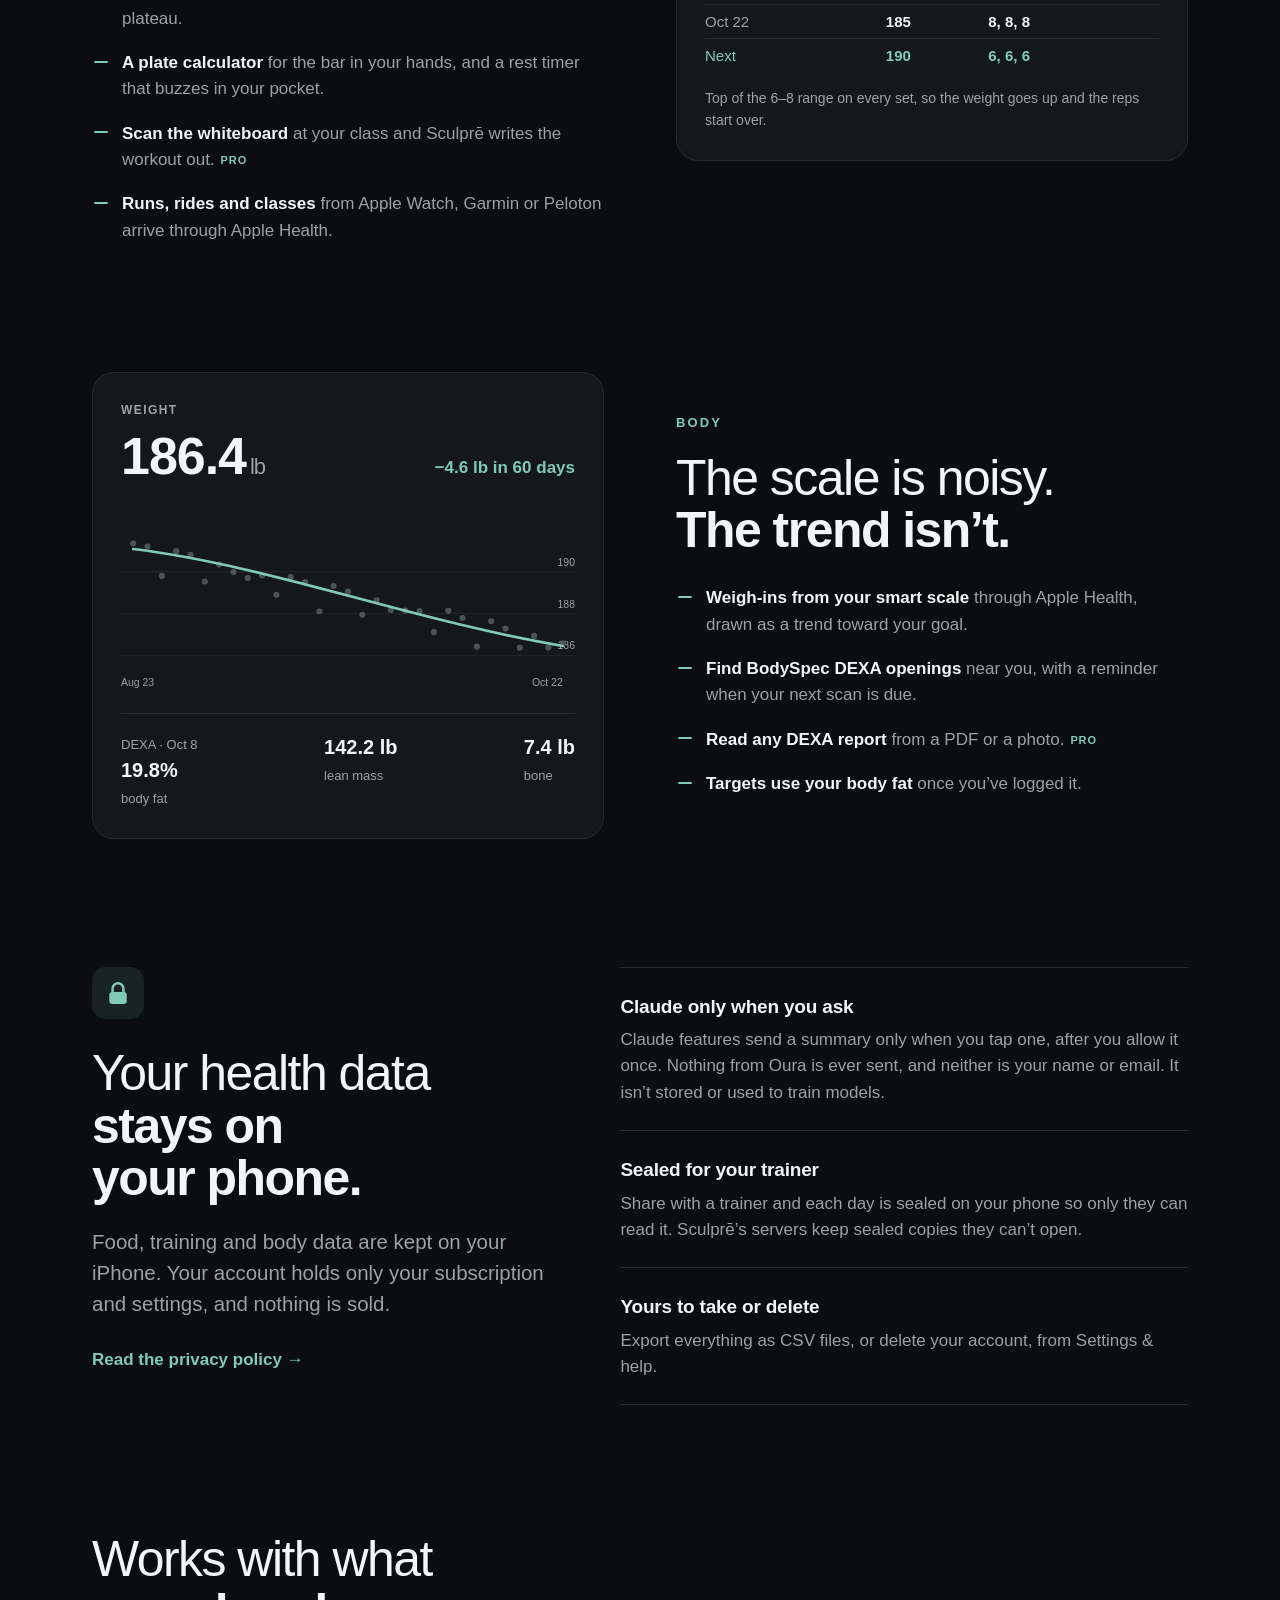
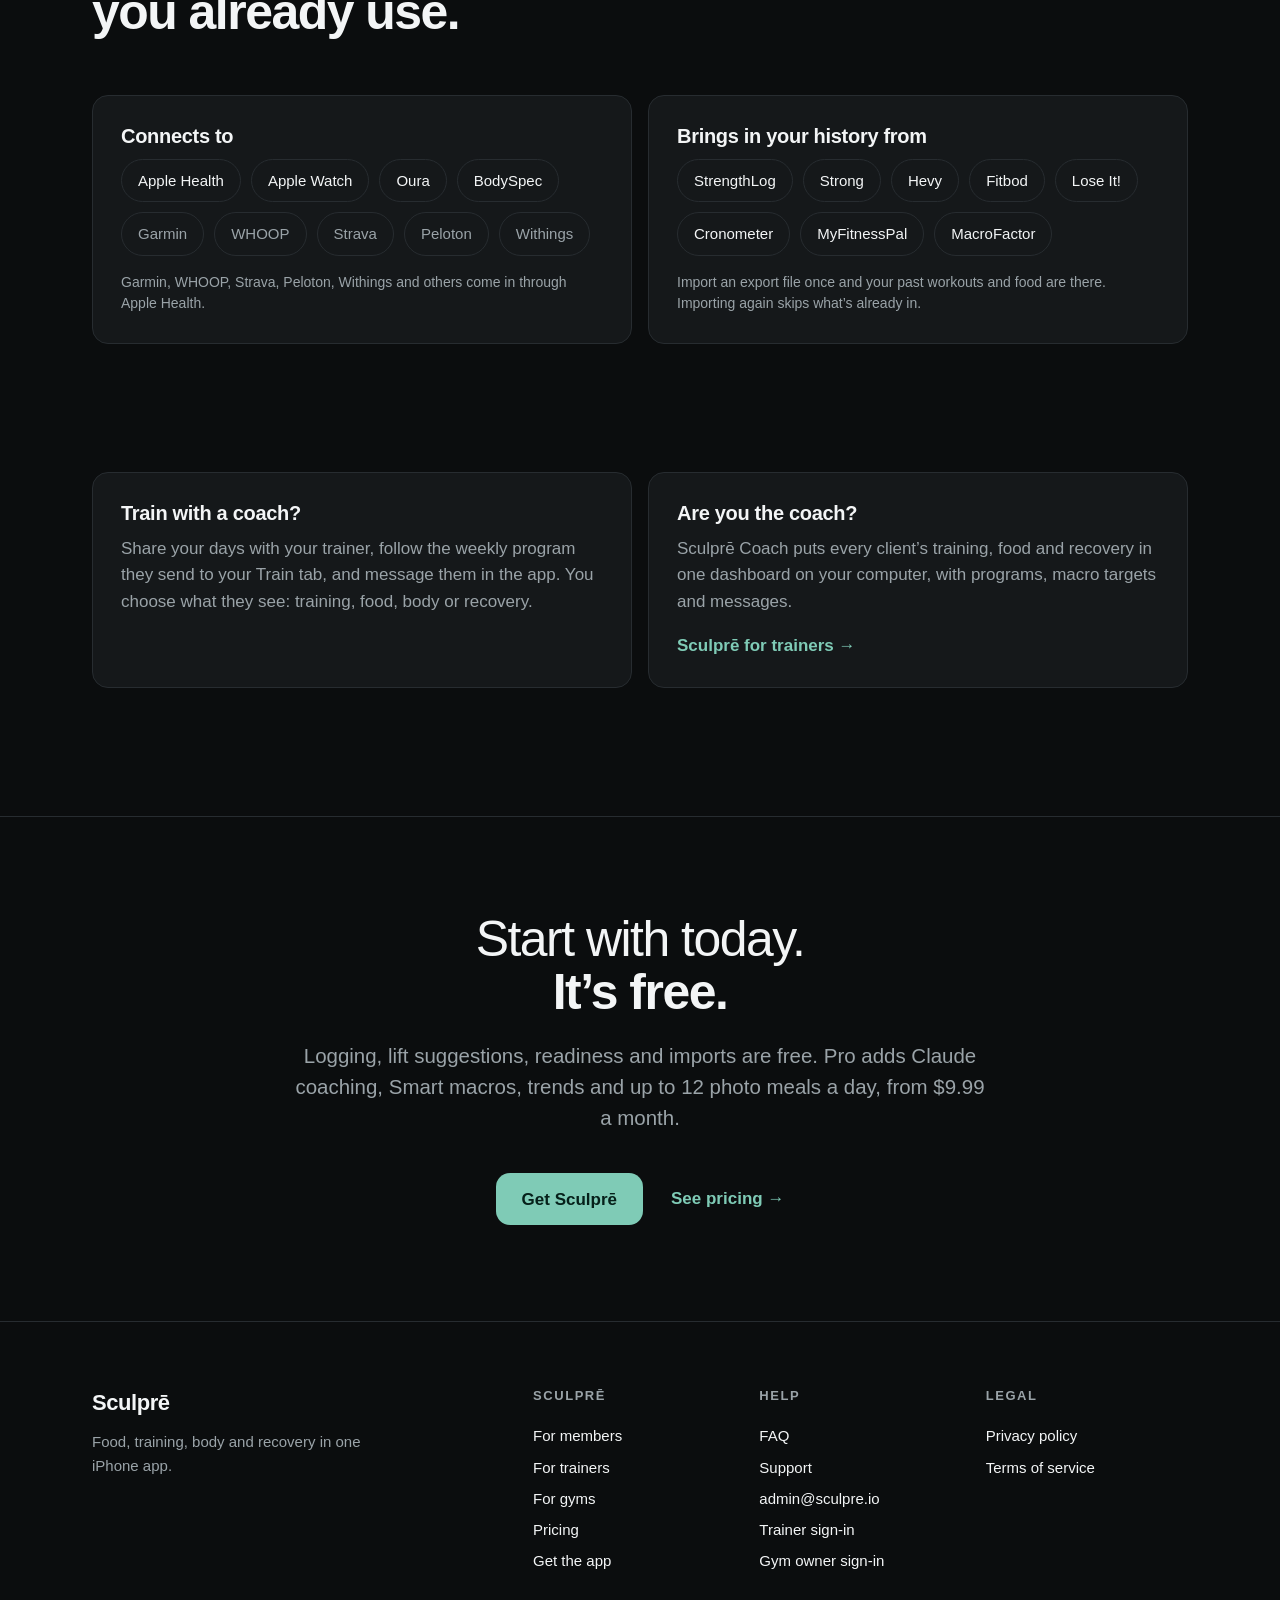
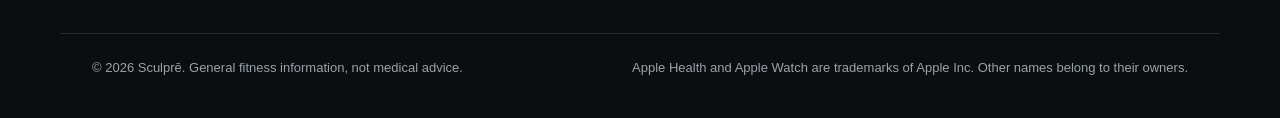
==== commit 5a768c5b: "Publish from health-app 715c263" ====
--- a/index.html
+++ b/index.html
@@ -380,7 +380,8 @@
           <a href="/faq/">FAQ</a>
           <a href="https://emontiel-health.expo.app/support">Support</a>
           <a href="mailto:admin@sculpre.io">admin@sculpre.io</a>
-          <a href="https://emontiel-health.expo.app">Trainer and gym sign-in</a>
+          <a href="https://emontiel-health.expo.app">Trainer sign-in</a>
+          <a href="https://emontiel-health.expo.app/gym">Gym owner sign-in</a>
         </div>
         <div>
           <p class="foot-h">Legal</p>
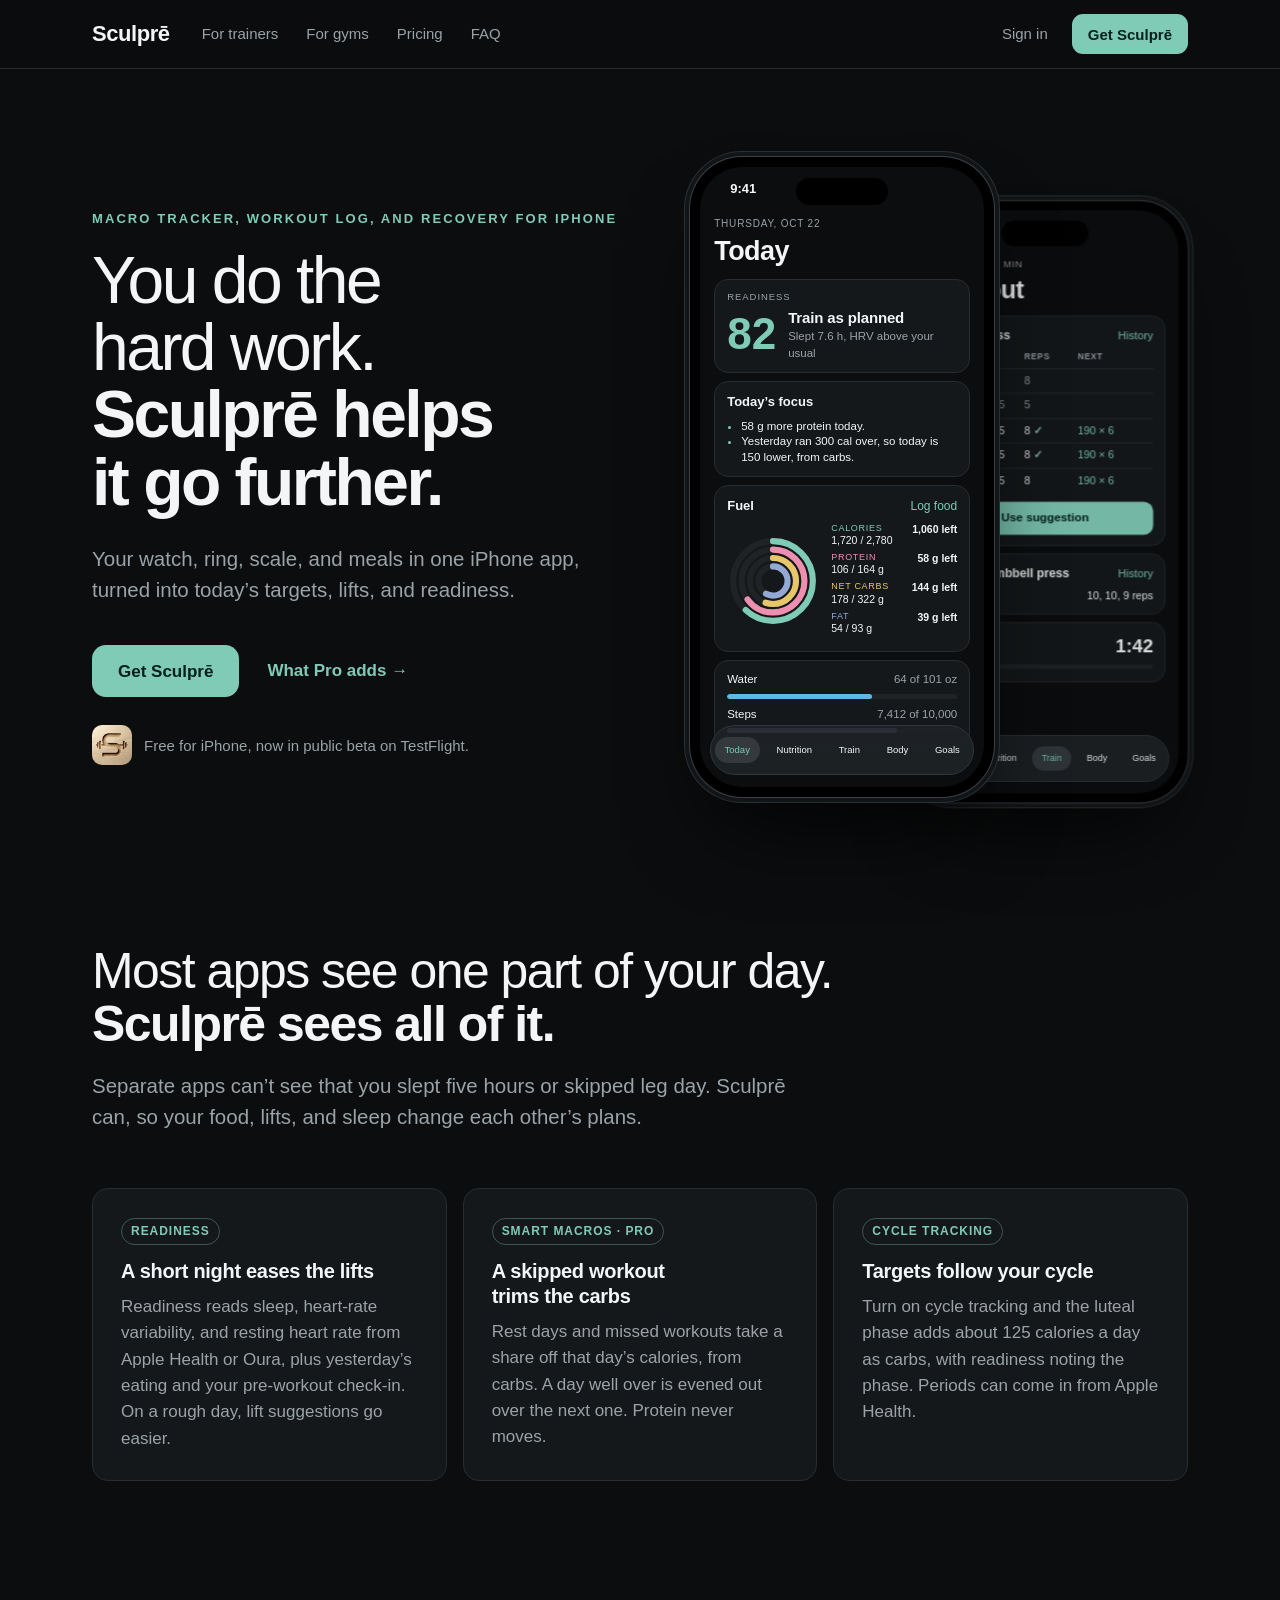
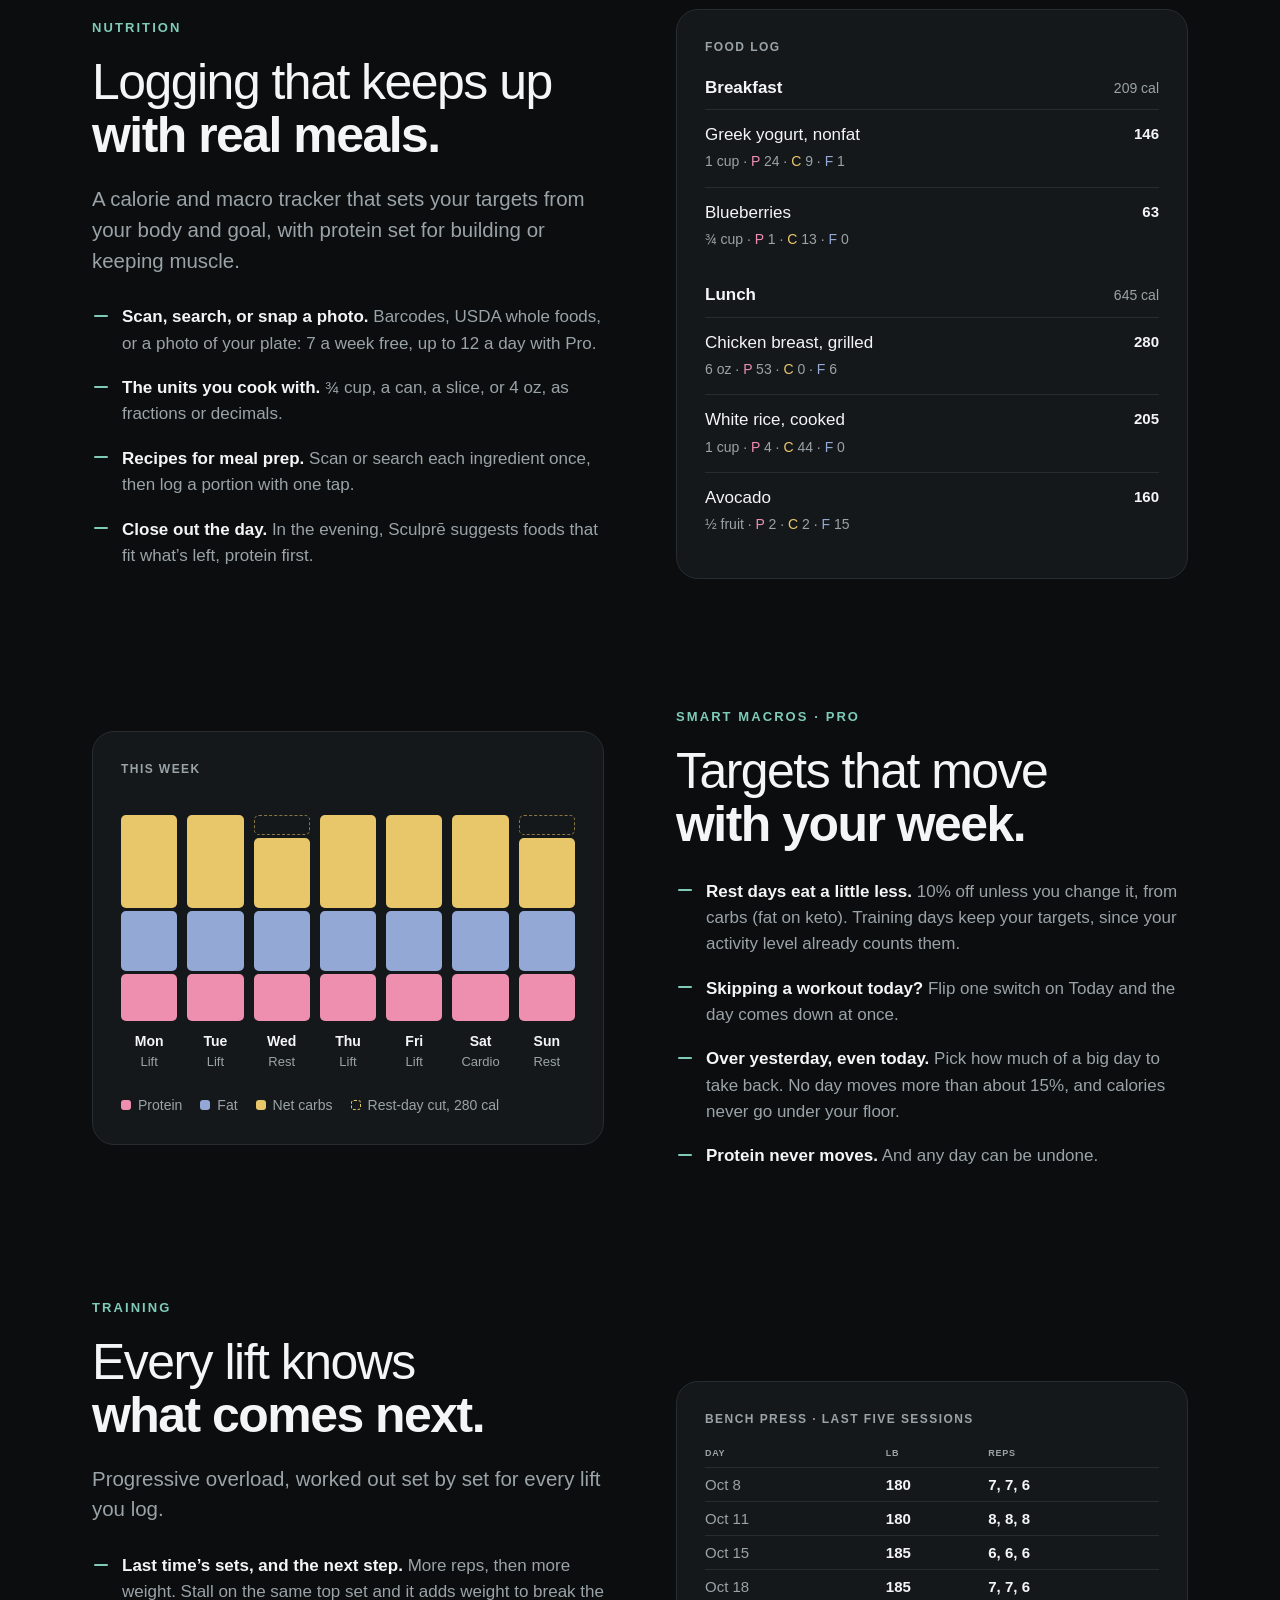
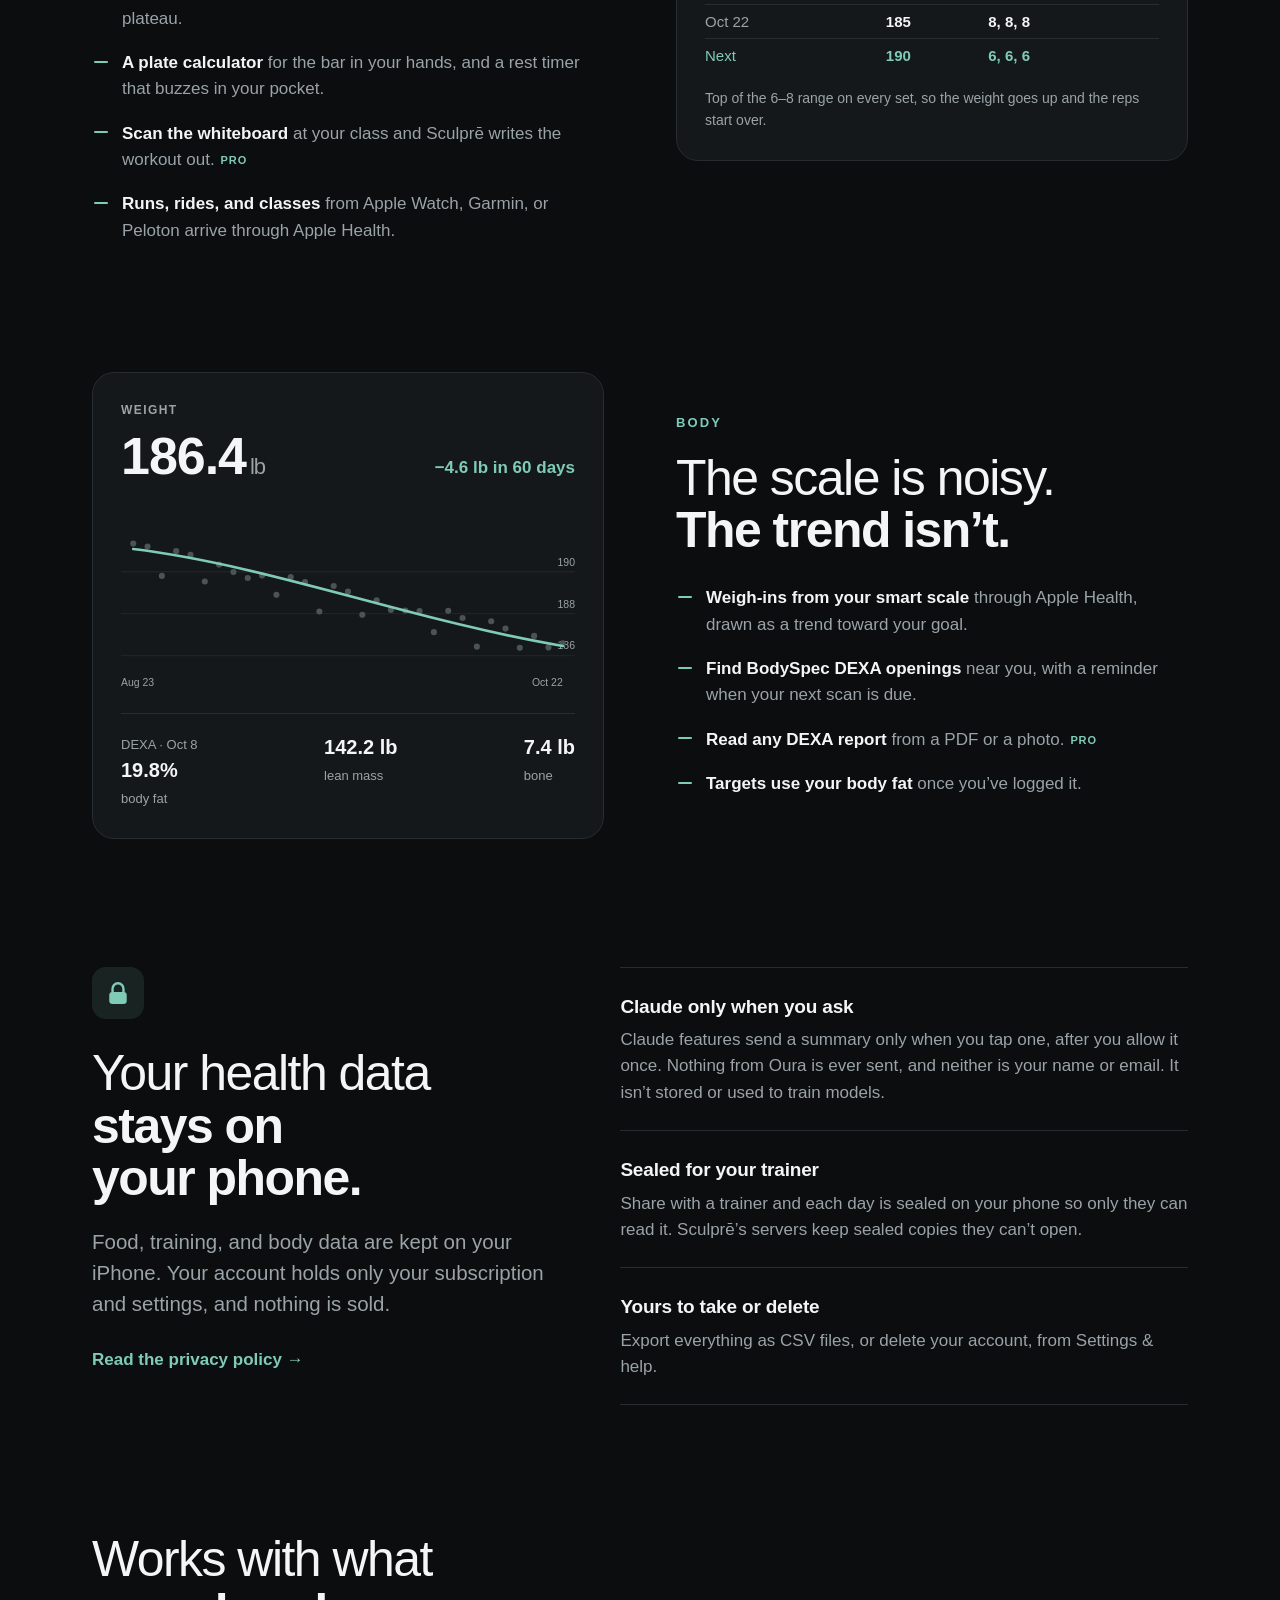
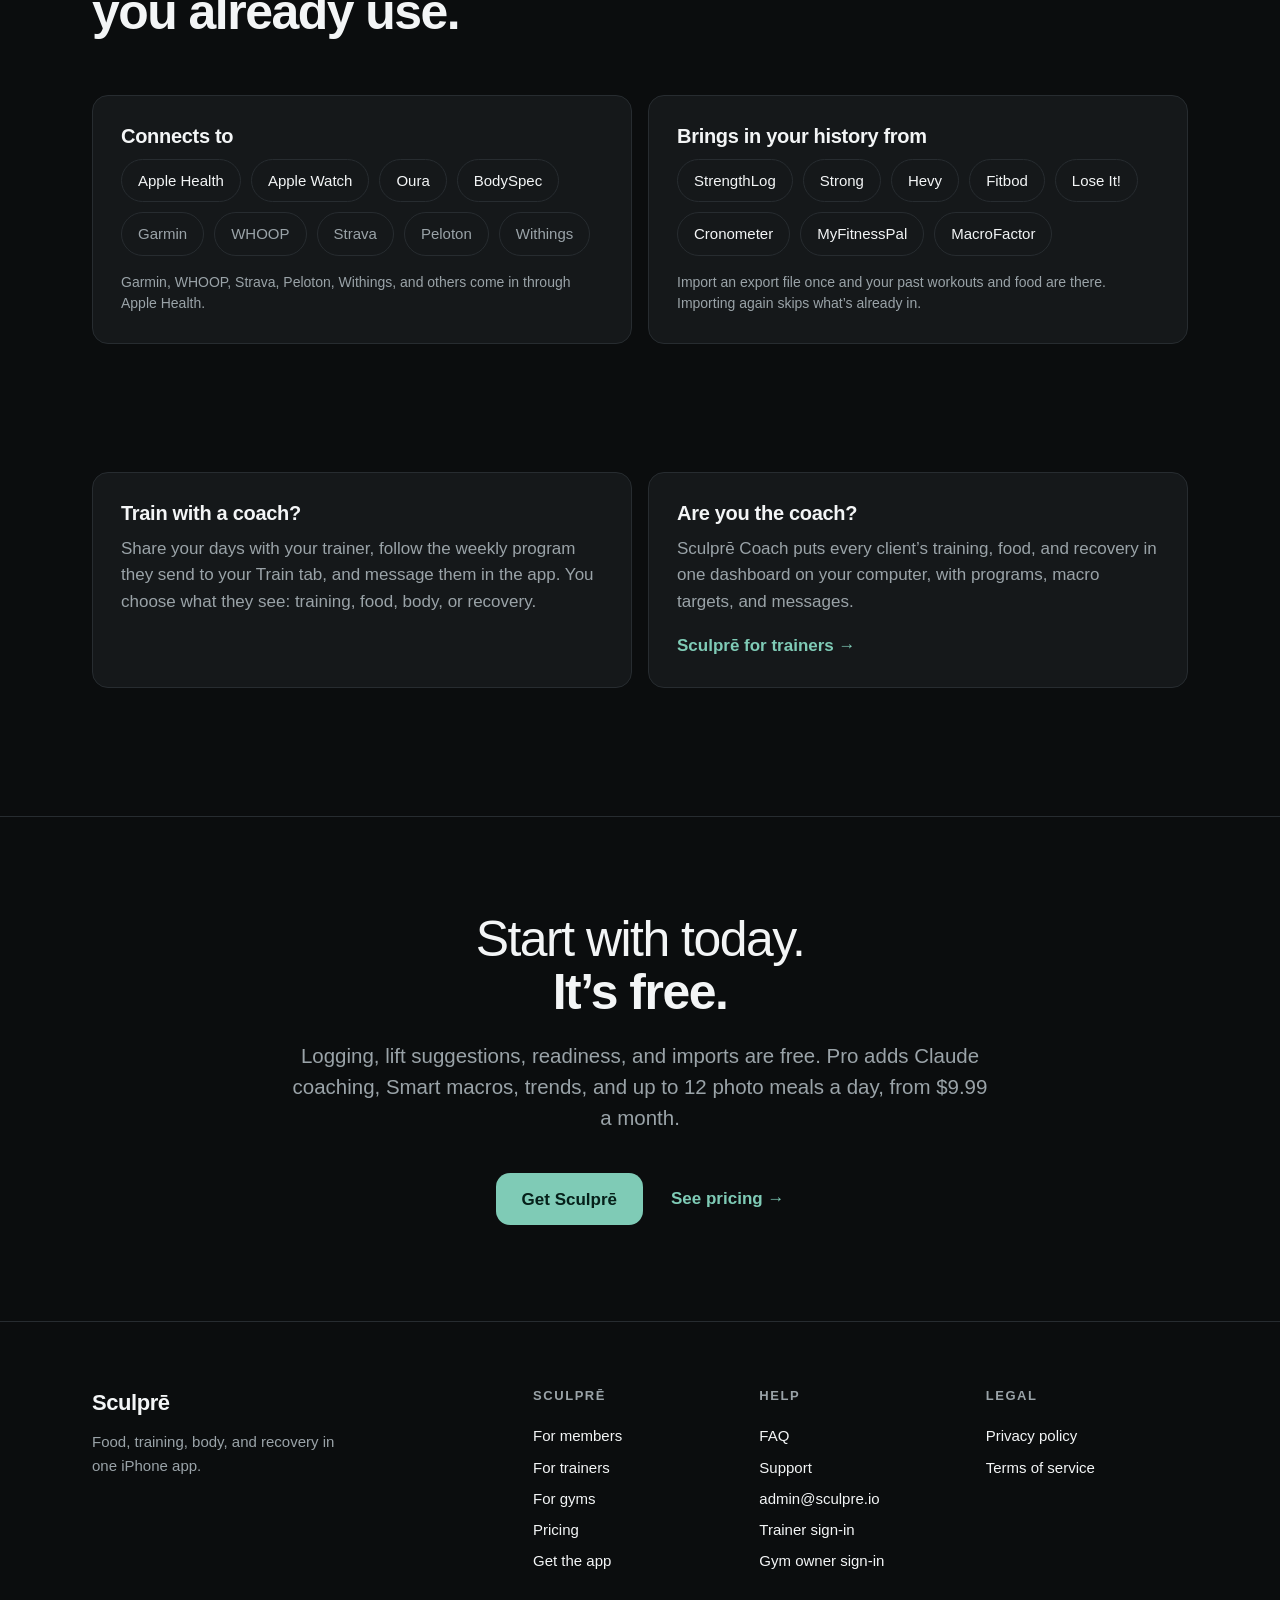
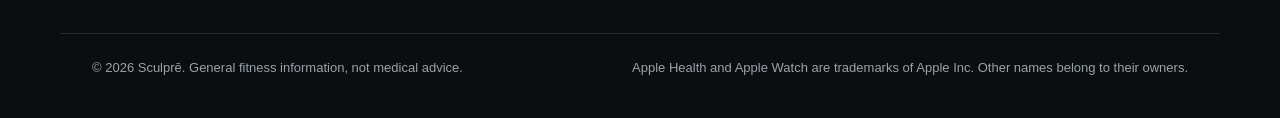
==== commit 034c74c5: "Publish from health-app 17ac222" ====
--- a/index.html
+++ b/index.html
@@ -3,16 +3,16 @@
 <head>
   <meta charset="utf-8">
   <meta name="viewport" content="width=device-width, initial-scale=1, viewport-fit=cover">
-  <title>Sculprē: macro tracker, workout log and recovery for iPhone</title>
-  <meta name="description" content="Track food, lifts, body and recovery in one iPhone app. Sculprē sets your macros, plans each lift’s next sets and reads recovery from Apple Health or Oura.">
+  <title>Sculprē: macro tracker, workout log, and recovery for iPhone</title>
+  <meta name="description" content="Track food, lifts, body, and recovery in one iPhone app. Sculprē sets your macros, plans each lift’s next sets, and reads recovery from Apple Health or Oura.">
   
   <link rel="canonical" href="https://sculpre.io/">
   <meta name="theme-color" content="#0B0D0E">
   <meta name="color-scheme" content="dark">
   <meta property="og:type" content="website">
   <meta property="og:site_name" content="Sculprē">
-  <meta property="og:title" content="Sculprē: macro tracker, workout log and recovery for iPhone">
-  <meta property="og:description" content="Track food, lifts, body and recovery in one iPhone app. Sculprē sets your macros, plans each lift’s next sets and reads recovery from Apple Health or Oura.">
+  <meta property="og:title" content="Sculprē: macro tracker, workout log, and recovery for iPhone">
+  <meta property="og:description" content="Track food, lifts, body, and recovery in one iPhone app. Sculprē sets your macros, plans each lift’s next sets, and reads recovery from Apple Health or Oura.">
   <meta property="og:url" content="https://sculpre.io/">
   <meta property="og:image" content="https://sculpre.io/assets/og.png?v=3">
   <meta property="og:image:width" content="1200">
@@ -24,7 +24,7 @@
   <link rel="icon" type="image/png" href="/assets/icon-64.png">
   <link rel="apple-touch-icon" href="/assets/apple-touch-icon.png">
   <link rel="stylesheet" href="/assets/site.css">
-  <script type="application/ld+json">{"@context":"https://schema.org","@graph":[{"@type":"Organization","@id":"https://sculpre.io/#org","name":"Sculprē","url":"https://sculpre.io/","logo":"https://sculpre.io/assets/apple-touch-icon.png","email":"admin@sculpre.io"},{"@type":"WebSite","name":"Sculprē","url":"https://sculpre.io/","publisher":{"@id":"https://sculpre.io/#org"}},{"@type":"MobileApplication","name":"Sculprē","operatingSystem":"iOS","applicationCategory":"HealthApplication","description":"A macro tracker, workout log and recovery tracker in one iPhone app, with lift suggestions, readiness from Apple Health or Oura, and Claude coaching with Sculprē Pro.","url":"https://sculpre.io/","image":"https://sculpre.io/assets/og.png","offers":{"@type":"Offer","price":"0","priceCurrency":"USD"},"publisher":{"@id":"https://sculpre.io/#org"}}]}</script>
+  <script type="application/ld+json">{"@context":"https://schema.org","@graph":[{"@type":"Organization","@id":"https://sculpre.io/#org","name":"Sculprē","url":"https://sculpre.io/","logo":"https://sculpre.io/assets/apple-touch-icon.png","email":"admin@sculpre.io"},{"@type":"WebSite","name":"Sculprē","url":"https://sculpre.io/","publisher":{"@id":"https://sculpre.io/#org"}},{"@type":"MobileApplication","name":"Sculprē","operatingSystem":"iOS","applicationCategory":"HealthApplication","description":"A macro tracker, workout log, and recovery tracker in one iPhone app, with lift suggestions, readiness from Apple Health or Oura, and Claude coaching with Sculprē Pro.","url":"https://sculpre.io/","image":"https://sculpre.io/assets/og.png","offers":{"@type":"Offer","price":"0","priceCurrency":"USD"},"publisher":{"@id":"https://sculpre.io/#org"}}]}</script>
 </head>
 <body>
   <a class="skip" href="#main">Skip to content</a>
@@ -48,9 +48,9 @@
     <section class="hero">
       <div class="wrap hero-grid">
         <div>
-          <p class="eyebrow">Macro tracker, workout log and recovery for iPhone</p>
+          <p class="eyebrow">Macro tracker, workout log, and recovery for iPhone</p>
           <h1 class="display"><span class="thin">You do the hard work.</span> <span class="bold">Sculprē helps it go further.</span></h1>
-          <p class="lead">Your watch, ring, scale and meals in one iPhone app, turned into today’s targets, lifts and readiness.</p>
+          <p class="lead">Your watch, ring, scale, and meals in one iPhone app, turned into today’s targets, lifts, and readiness.</p>
           <div class="cta-row">
             <a class="btn" href="/get/">Get Sculprē</a>
             <a class="text-link" href="/pricing/">What Pro adds</a>
@@ -140,13 +140,13 @@
       <div class="wrap">
         <div class="section-head">
           <h2 class="title"><span class="thin">Most apps see one part of your day.</span> <span class="bold">Sculprē sees all of it.</span></h2>
-          <p class="lead">Separate apps can’t see that you slept five hours or skipped leg day. Sculprē can, so your food, lifts and sleep change each other’s plans.</p>
+          <p class="lead">Separate apps can’t see that you slept five hours or skipped leg day. Sculprē can, so your food, lifts, and sleep change each other’s plans.</p>
         </div>
         <div class="grid-3">
           <article class="card">
             <span class="tag">READINESS</span>
             <h3>A short night eases the lifts</h3>
-            <p>Readiness reads sleep, heart-rate variability and resting heart rate from Apple Health or Oura, plus yesterday’s eating and your pre-workout check-in. On a rough day, lift suggestions go easier.</p>
+            <p>Readiness reads sleep, heart-rate variability, and resting heart rate from Apple Health or Oura, plus yesterday’s eating and your pre-workout check-in. On a rough day, lift suggestions go easier.</p>
           </article>
           <article class="card">
             <span class="tag">SMART MACROS · PRO</span>
@@ -169,13 +169,13 @@
           <h2 class="title"><span class="thin">Logging that keeps up</span> <span class="bold">with real meals.</span></h2>
           <p class="lead">A calorie and macro tracker that sets your targets from your body and goal, with protein set for building or keeping muscle.</p>
           <ul class="points">
-            <li><strong>Scan, search or snap a photo.</strong> Barcodes, USDA whole foods, or a photo of your plate: 7 a week free, up to 12 a day with Pro.</li>
-            <li><strong>The units you cook with.</strong> ¾ cup, a can, a slice or 4 oz, as fractions or decimals.</li>
+            <li><strong>Scan, search, or snap a photo.</strong> Barcodes, USDA whole foods, or a photo of your plate: 7 a week free, up to 12 a day with Pro.</li>
+            <li><strong>The units you cook with.</strong> ¾ cup, a can, a slice, or 4 oz, as fractions or decimals.</li>
             <li><strong>Recipes for meal prep.</strong> Scan or search each ingredient once, then log a portion with one tap.</li>
             <li><strong>Close out the day.</strong> In the evening, Sculprē suggests foods that fit what’s left, protein first.</li>
           </ul>
         </div>
-        <div class="panel" role="img" aria-label="A food diary: Greek yogurt and blueberries at breakfast, grilled chicken, rice and avocado at lunch, each with protein, carbs, fat and calories.">
+        <div class="panel" role="img" aria-label="A food diary: Greek yogurt and blueberries at breakfast, grilled chicken, rice, and avocado at lunch, each with protein, carbs, fat, and calories.">
           <div aria-hidden="true">
             <div class="panel-label">Food log</div>
             <div class="diary-meal">Breakfast <span class="num">209 cal</span></div>
@@ -238,10 +238,10 @@
             <li><strong>Last time’s sets, and the next step.</strong> More reps, then more weight. Stall on the same top set and it adds weight to break the plateau.</li>
             <li><strong>A plate calculator</strong> for the bar in your hands, and a rest timer that buzzes in your pocket.</li>
             <li><strong>Scan the whiteboard</strong> at your class and Sculprē writes the workout out.<span class="pro-mark">PRO</span></li>
-            <li><strong>Runs, rides and classes</strong> from Apple Watch, Garmin or Peloton arrive through Apple Health.</li>
+            <li><strong>Runs, rides, and classes</strong> from Apple Watch, Garmin, or Peloton arrive through Apple Health.</li>
           </ul>
         </div>
-        <div class="panel" role="img" aria-label="Bench press, last five sessions: from 180 pounds for 7, 7 and 6 reps up to 185 for 8, 8 and 8, with 190 for 6 suggested next.">
+        <div class="panel" role="img" aria-label="Bench press, last five sessions: from 180 pounds for 7, 7, and 6 reps up to 185 for 8, 8, and 8, with 190 for 6 suggested next.">
           <div aria-hidden="true">
             <div class="panel-label">Bench press · last five sessions</div>
             <table class="sets" style="font-size:15px;margin-top:18px">
@@ -302,7 +302,7 @@
         <div>
           <div class="lock" aria-hidden="true"><svg width="22" height="24" viewBox="0 0 20 22"><path d="M5 10V7a5 5 0 0 1 10 0v3" stroke="#7FCBB6" stroke-width="2.2" fill="none" stroke-linecap="round"/><rect x="2" y="10" width="16" height="11" rx="3" fill="#7FCBB6"/></svg></div>
           <h2 class="title"><span class="thin">Your health data</span> <span class="bold">stays on your phone.</span></h2>
-          <p class="lead" style="margin-top:22px">Food, training and body data are kept on your iPhone. Your account holds only your subscription and settings, and nothing is sold.</p>
+          <p class="lead" style="margin-top:22px">Food, training, and body data are kept on your iPhone. Your account holds only your subscription and settings, and nothing is sold.</p>
           <p style="margin-top:28px"><a class="text-link" href="https://emontiel-health.expo.app/privacy">Read the privacy policy</a></p>
         </div>
         <div class="facts">
@@ -322,7 +322,7 @@
           <div class="card">
             <h3>Connects to</h3>
             <div class="names"><span>Apple Health</span><span>Apple Watch</span><span>Oura</span><span>BodySpec</span><span class="via">Garmin</span><span class="via">WHOOP</span><span class="via">Strava</span><span class="via">Peloton</span><span class="via">Withings</span></div>
-            <p class="small" style="margin-top:16px">Garmin, WHOOP, Strava, Peloton, Withings and others come in through Apple Health.</p>
+            <p class="small" style="margin-top:16px">Garmin, WHOOP, Strava, Peloton, Withings, and others come in through Apple Health.</p>
           </div>
           <div class="card">
             <h3>Brings in your history from</h3>
@@ -337,11 +337,11 @@
       <div class="wrap grid-2">
         <div class="card">
           <h3>Train with a coach?</h3>
-          <p>Share your days with your trainer, follow the weekly program they send to your Train tab, and message them in the app. You choose what they see: training, food, body or recovery.</p>
+          <p>Share your days with your trainer, follow the weekly program they send to your Train tab, and message them in the app. You choose what they see: training, food, body, or recovery.</p>
         </div>
         <div class="card">
           <h3>Are you the coach?</h3>
-          <p>Sculprē Coach puts every client’s training, food and recovery in one dashboard on your computer, with programs, macro targets and messages.</p>
+          <p>Sculprē Coach puts every client’s training, food, and recovery in one dashboard on your computer, with programs, macro targets, and messages.</p>
           <p style="margin-top:18px"><a class="text-link" href="/coach/">Sculprē for trainers</a></p>
         </div>
       </div>
@@ -350,7 +350,7 @@
     <section class="closing">
       <div class="wrap">
         <h2 class="title"><span class="thin">Start with today.</span> <span class="bold">It’s free.</span></h2>
-        <p class="lead" style="margin:22px auto 0">Logging, lift suggestions, readiness and imports are free. Pro adds Claude coaching, Smart macros, trends and up to 12 photo meals a day, from $9.99 a month.</p>
+        <p class="lead" style="margin:22px auto 0">Logging, lift suggestions, readiness, and imports are free. Pro adds Claude coaching, Smart macros, trends, and up to 12 photo meals a day, from $9.99 a month.</p>
         <div class="cta-row">
           <a class="btn" href="/get/">Get Sculprē</a>
           <a class="text-link" href="/pricing/">See pricing</a>
@@ -364,7 +364,7 @@
     <div class="wrap foot-grid">
       <div class="foot-brand">
         <a class="wordmark" href="/">Sculprē</a>
-        <p>Food, training, body and recovery in one iPhone app.</p>
+        <p>Food, training, body, and recovery in one iPhone app.</p>
       </div>
       <nav class="foot-links" aria-label="Footer">
         <div>
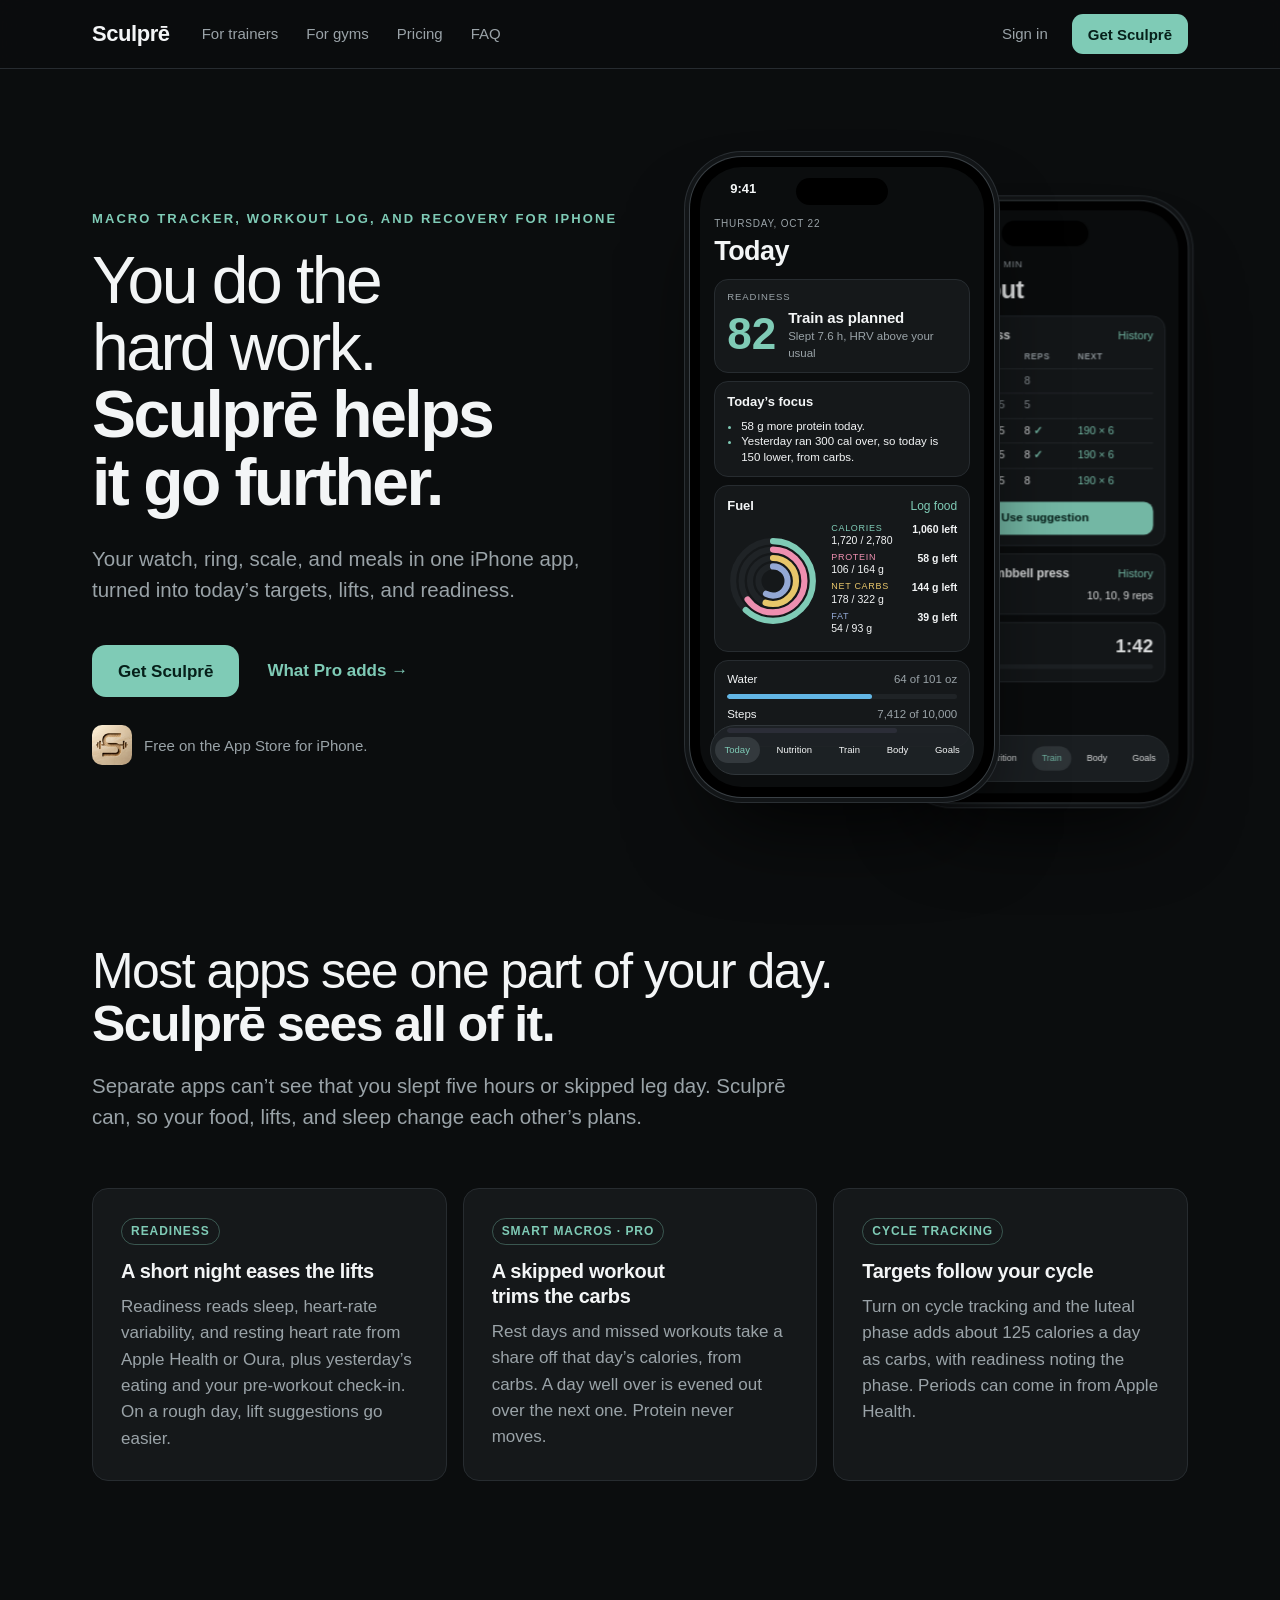
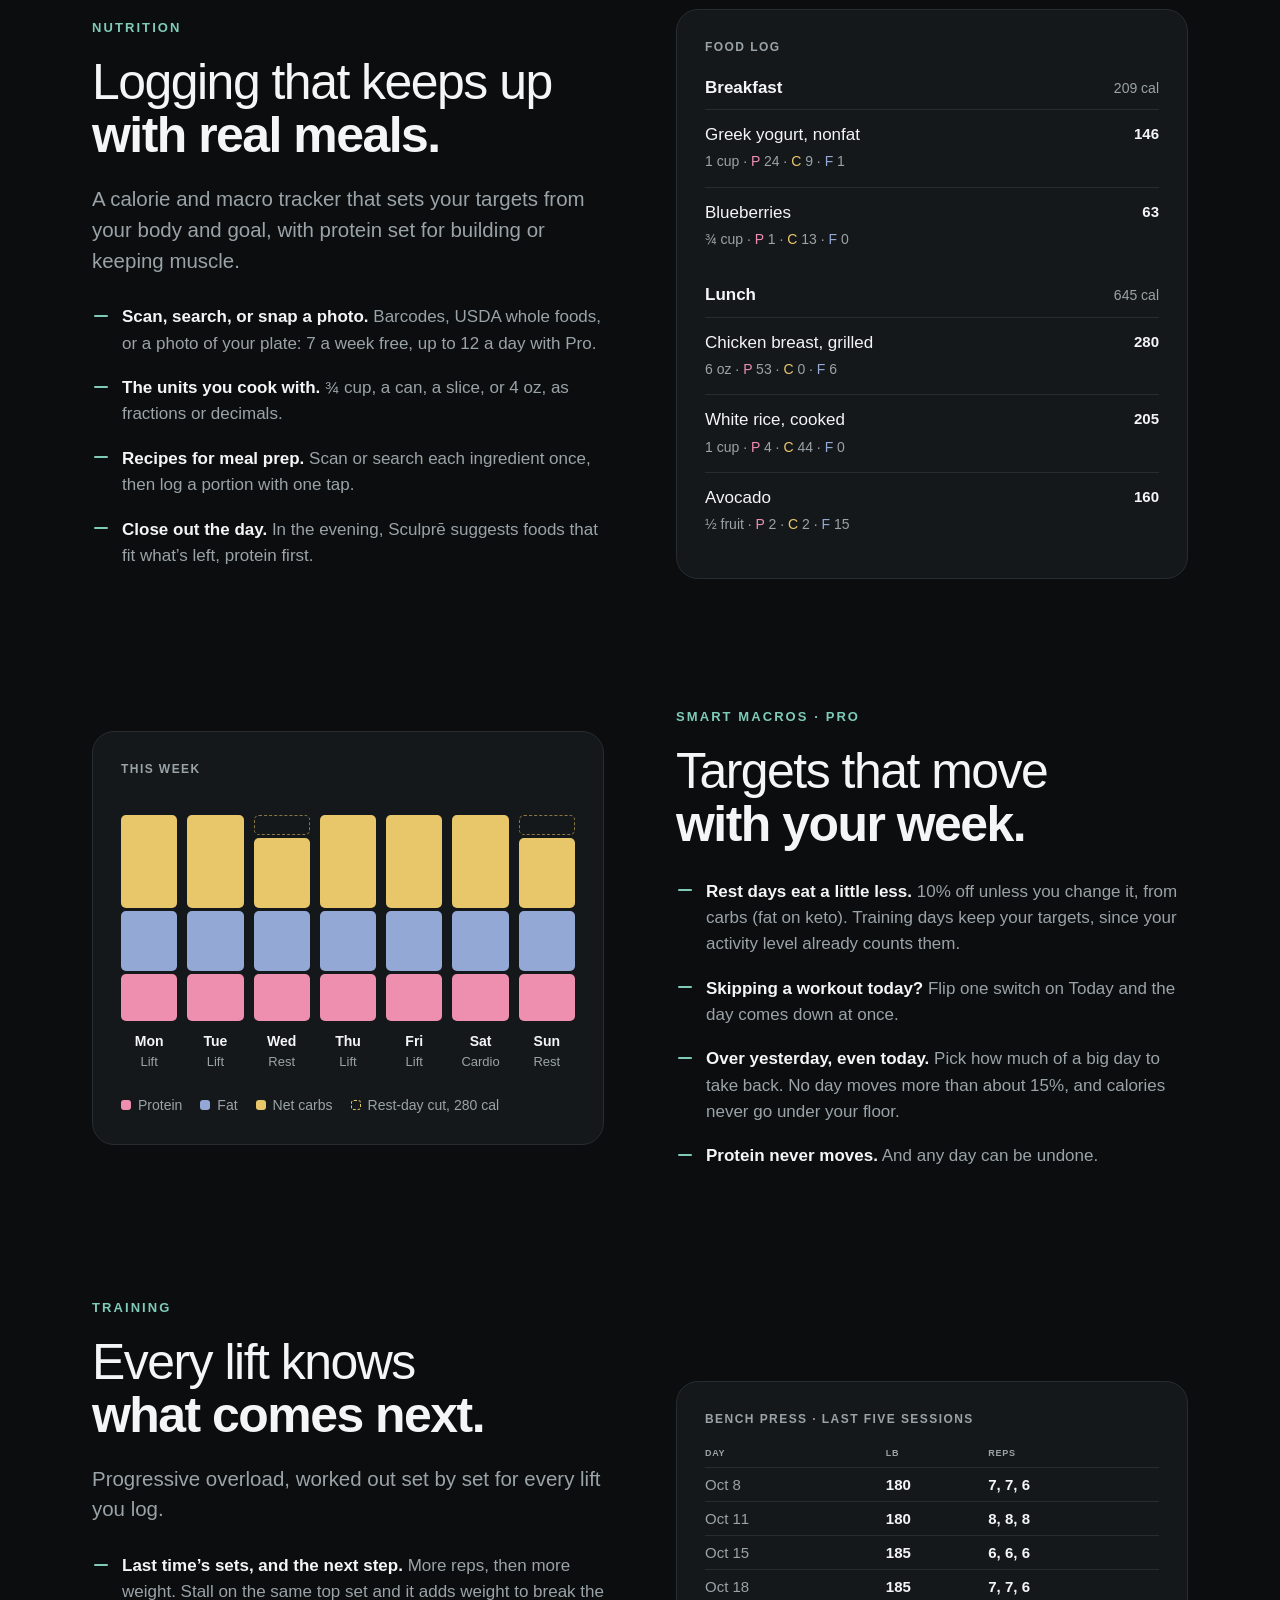
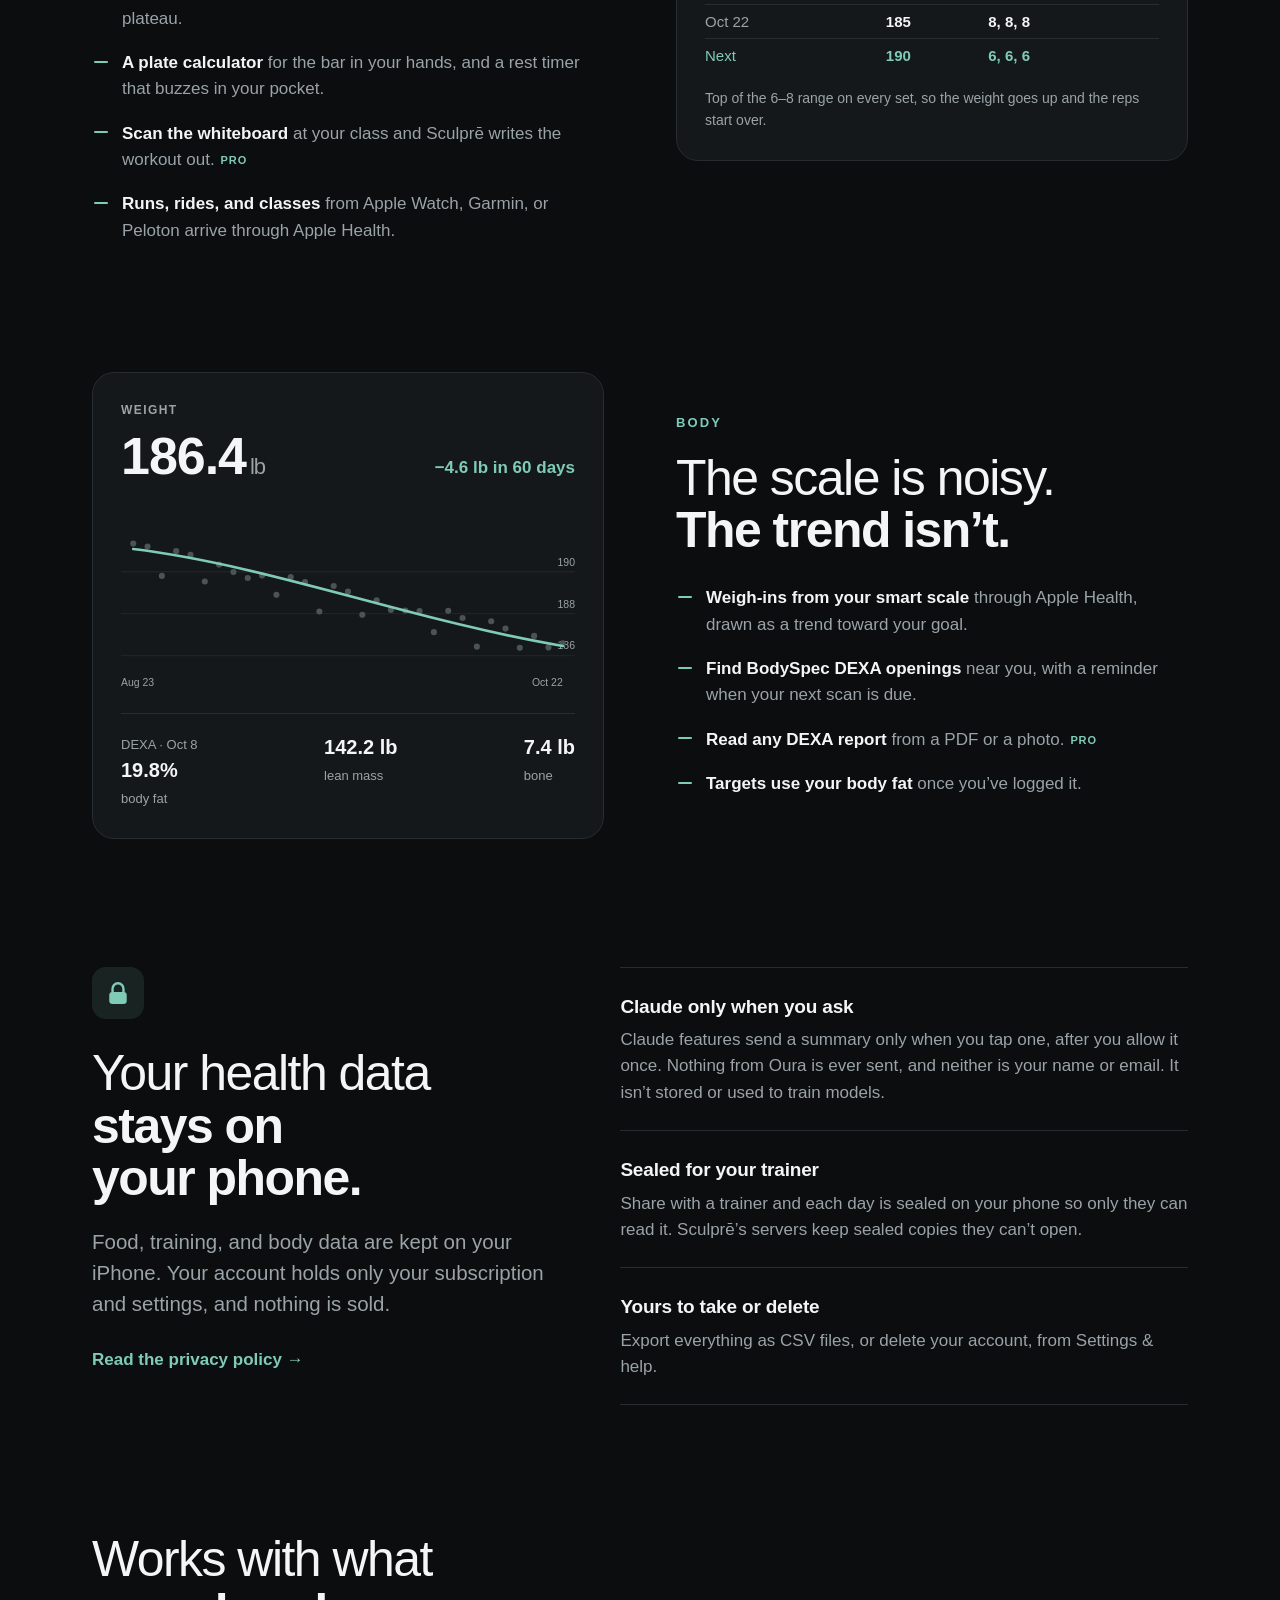
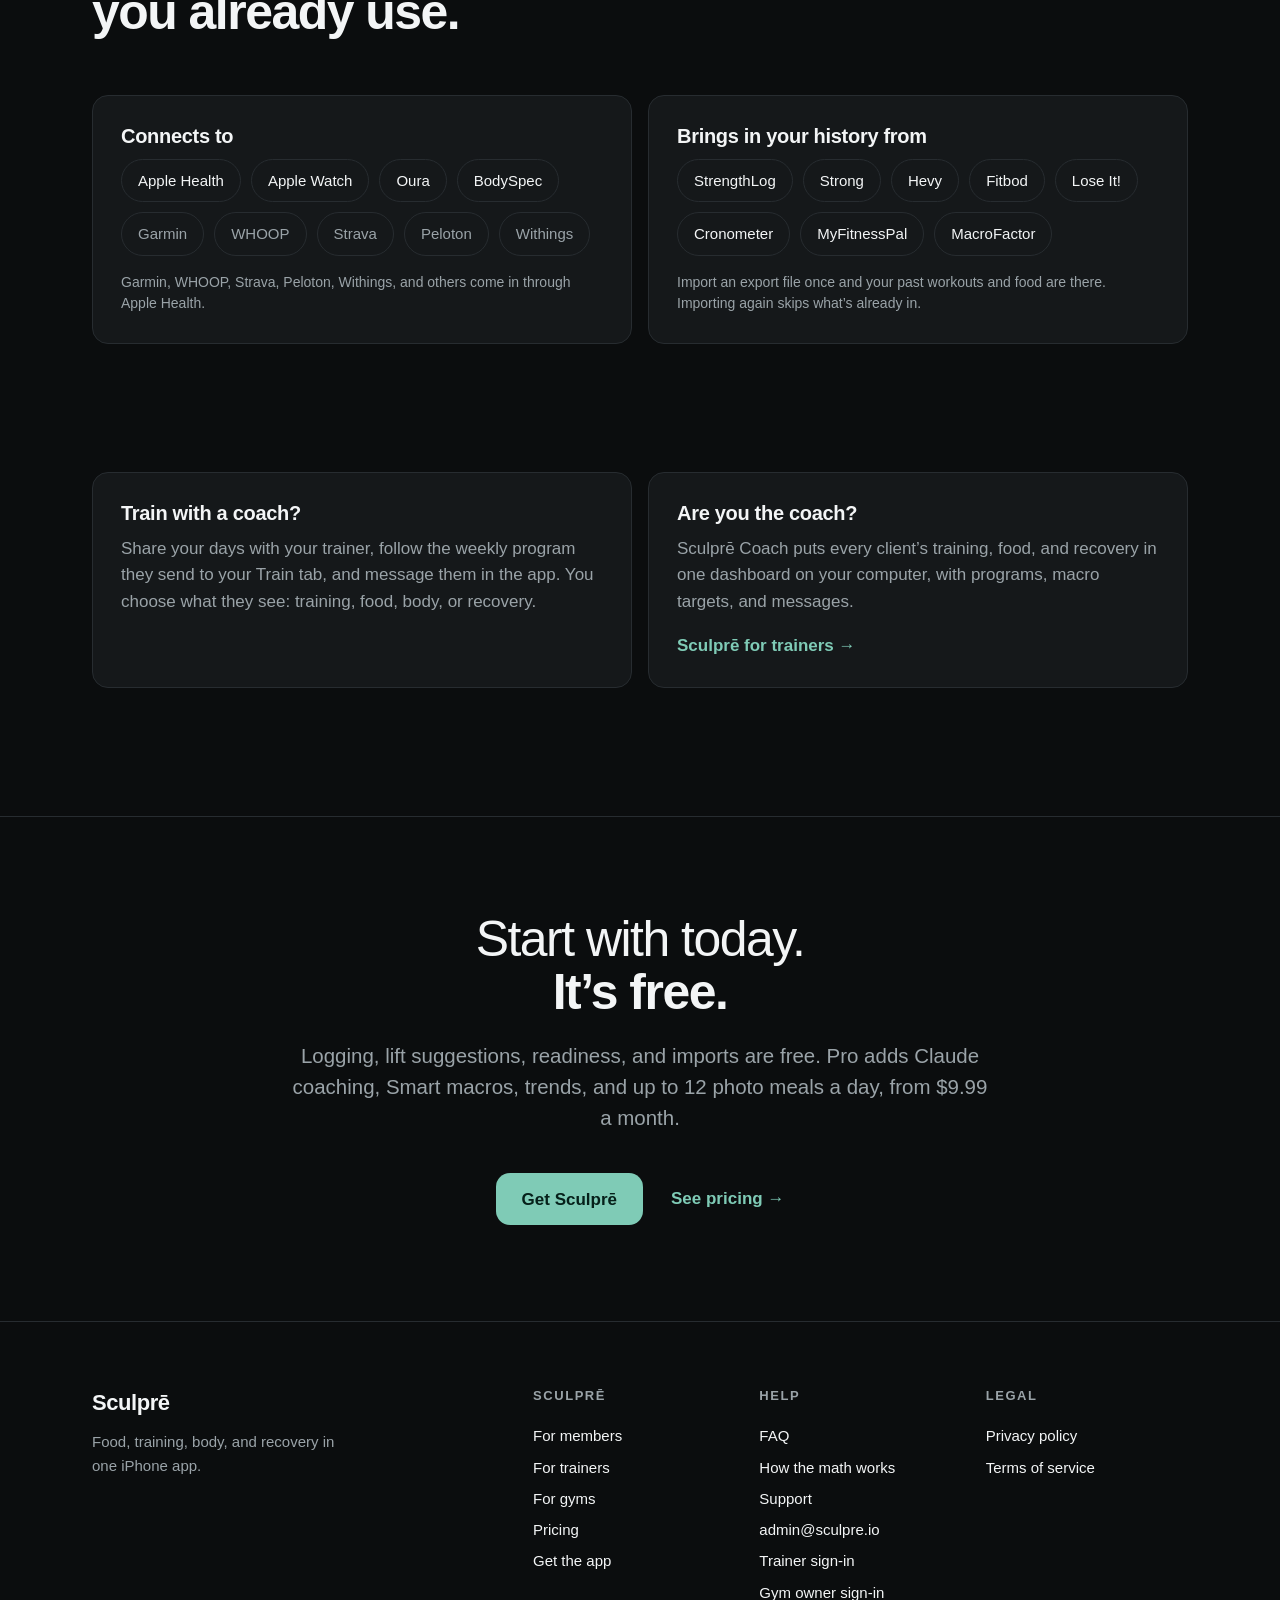
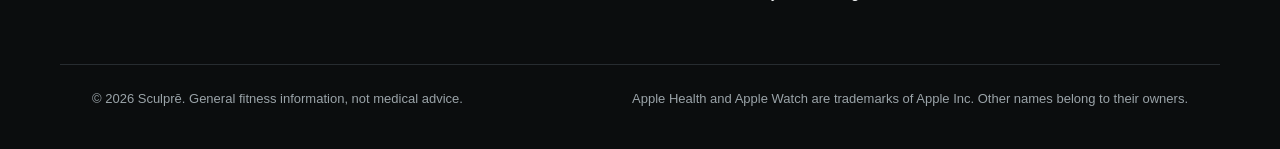
==== commit 6e343cfb: "Publish from health-app 7283d31" ====
--- a/index.html
+++ b/index.html
@@ -20,7 +20,7 @@
   <meta property="og:image:alt" content="Sculprē: you do the hard work. Sculprē helps it go further.">
   <meta property="og:locale" content="en_US">
   <meta name="twitter:card" content="summary_large_image">
-  
+  <meta name="apple-itunes-app" content="app-id=6816453981">
   <link rel="icon" type="image/png" href="/assets/icon-64.png">
   <link rel="apple-touch-icon" href="/assets/apple-touch-icon.png">
   <link rel="stylesheet" href="/assets/site.css">
@@ -55,7 +55,7 @@
             <a class="btn" href="/get/">Get Sculprē</a>
             <a class="text-link" href="/pricing/">What Pro adds</a>
           </div>
-          <p class="cta-note"><img src="/assets/icon-64.png" alt="" width="40" height="40">Free for iPhone, now in public beta on TestFlight.</p>
+          <p class="cta-note"><img src="/assets/icon-64.png" alt="" width="40" height="40">Free on the App Store for iPhone.</p>
         </div>
 
         <div class="phones" role="img" aria-label="Sculprē on iPhone: the Today screen with readiness 82 and the day’s calories and macros, and a bench press workout suggesting 190 pounds for 6 next time.">
@@ -378,6 +378,7 @@
         <div>
           <p class="foot-h">Help</p>
           <a href="/faq/">FAQ</a>
+          <a href="/how-it-works/">How the math works</a>
           <a href="https://emontiel-health.expo.app/support">Support</a>
           <a href="mailto:admin@sculpre.io">admin@sculpre.io</a>
           <a href="https://emontiel-health.expo.app">Trainer sign-in</a>
--- a/assets/site.css
+++ b/assets/site.css
@@ -303,6 +303,31 @@
 /* Plain pages */
 .page-head { padding: 88px 0 0; max-width: 820px; }
 .page-head .lead { margin-top: 24px; }
+
+/* How it works (the math) */
+.math .section-head { margin-bottom: 36px; }
+.formula { background: var(--card); border: 1px solid var(--border); border-left: 3px solid var(--accent); border-radius: var(--radius); padding: 22px 26px; font-size: clamp(18px, 2.2vw, 24px); font-weight: 700; letter-spacing: -0.01em; margin-bottom: 16px; }
+.math-cards { margin-top: 16px; }
+.card.measured { margin-top: 16px; }
+.table-scroll { overflow-x: auto; -webkit-overflow-scrolling: touch; border: 1px solid var(--border); border-radius: var(--radius); }
+.math-table { width: 100%; border-collapse: collapse; font-size: 15px; min-width: 560px; }
+.math-table th, .math-table td { text-align: left; padding: 14px 18px; border-bottom: 1px solid var(--border); vertical-align: top; }
+.math-table thead th { background: var(--card); color: var(--text-2); font-size: 12px; font-weight: 700; letter-spacing: 0.1em; text-transform: uppercase; }
+.math-table tbody tr:last-child td { border-bottom: 0; }
+.math-table td:first-child { font-weight: 600; white-space: nowrap; }
+.math-table td:last-child { color: var(--text-2); }
+.math-note { margin-top: 16px; max-width: 46em; }
+.worked { list-style: none; padding: 0; margin: 0; border: 1px solid var(--border); border-radius: var(--radius); overflow: hidden; }
+.worked li { display: grid; grid-template-columns: 11em 7em 1fr; gap: 16px; align-items: baseline; padding: 14px 20px; border-bottom: 1px solid var(--border); }
+.worked li:last-child { border-bottom: 0; }
+.worked span { color: var(--text-2); }
+.worked b { font-size: 22px; font-variant-numeric: tabular-nums; letter-spacing: -0.01em; }
+.worked em { font-style: normal; color: var(--text-2); font-size: 14px; }
+.worked .total { background: var(--card); }
+.worked .total b { color: var(--accent); }
+.sources { list-style: none; padding: 0; margin: 0; display: grid; grid-template-columns: 1fr 1fr; gap: 10px 32px; }
+.sources li { font-size: 15px; color: var(--text-2); }
+.sources .text-link { font-weight: 500; }
 
 /* Footer */
 .foot { margin-top: 0; border-top: 1px solid var(--border); padding: 64px 0 40px; font-size: 15px; }
@@ -349,6 +374,19 @@
   .foot-links { grid-template-columns: 1fr 1fr; }
   .qa summary { font-size: 17px; }
   .band { grid-template-columns: 1fr; }
+  .worked li { grid-template-columns: 1fr auto; gap: 2px 12px; }
+  .worked em { grid-column: 1 / -1; }
+  .sources { grid-template-columns: 1fr; }
+  /* Tables become a card per row on a phone: the first cell titles it, the rest carry their column's name. */
+  .table-scroll { overflow: visible; }
+  .math-table { min-width: 0; font-size: 15px; }
+  .math-table thead { display: none; }
+  .math-table, .math-table tbody, .math-table tr, .math-table td { display: block; }
+  .math-table tr { padding: 14px 18px; border-bottom: 1px solid var(--border); }
+  .math-table tbody tr:last-child { border-bottom: 0; }
+  .math-table td { padding: 4px 0; border: 0; }
+  .math-table td:first-child { font-size: 17px; padding-bottom: 6px; }
+  .math-table td:not(:first-child)::before { content: attr(data-label); display: block; font-size: 11px; font-weight: 700; letter-spacing: 0.1em; text-transform: uppercase; color: var(--text-2); margin-bottom: 2px; }
 }
 
 @media (prefers-reduced-motion: reduce) {
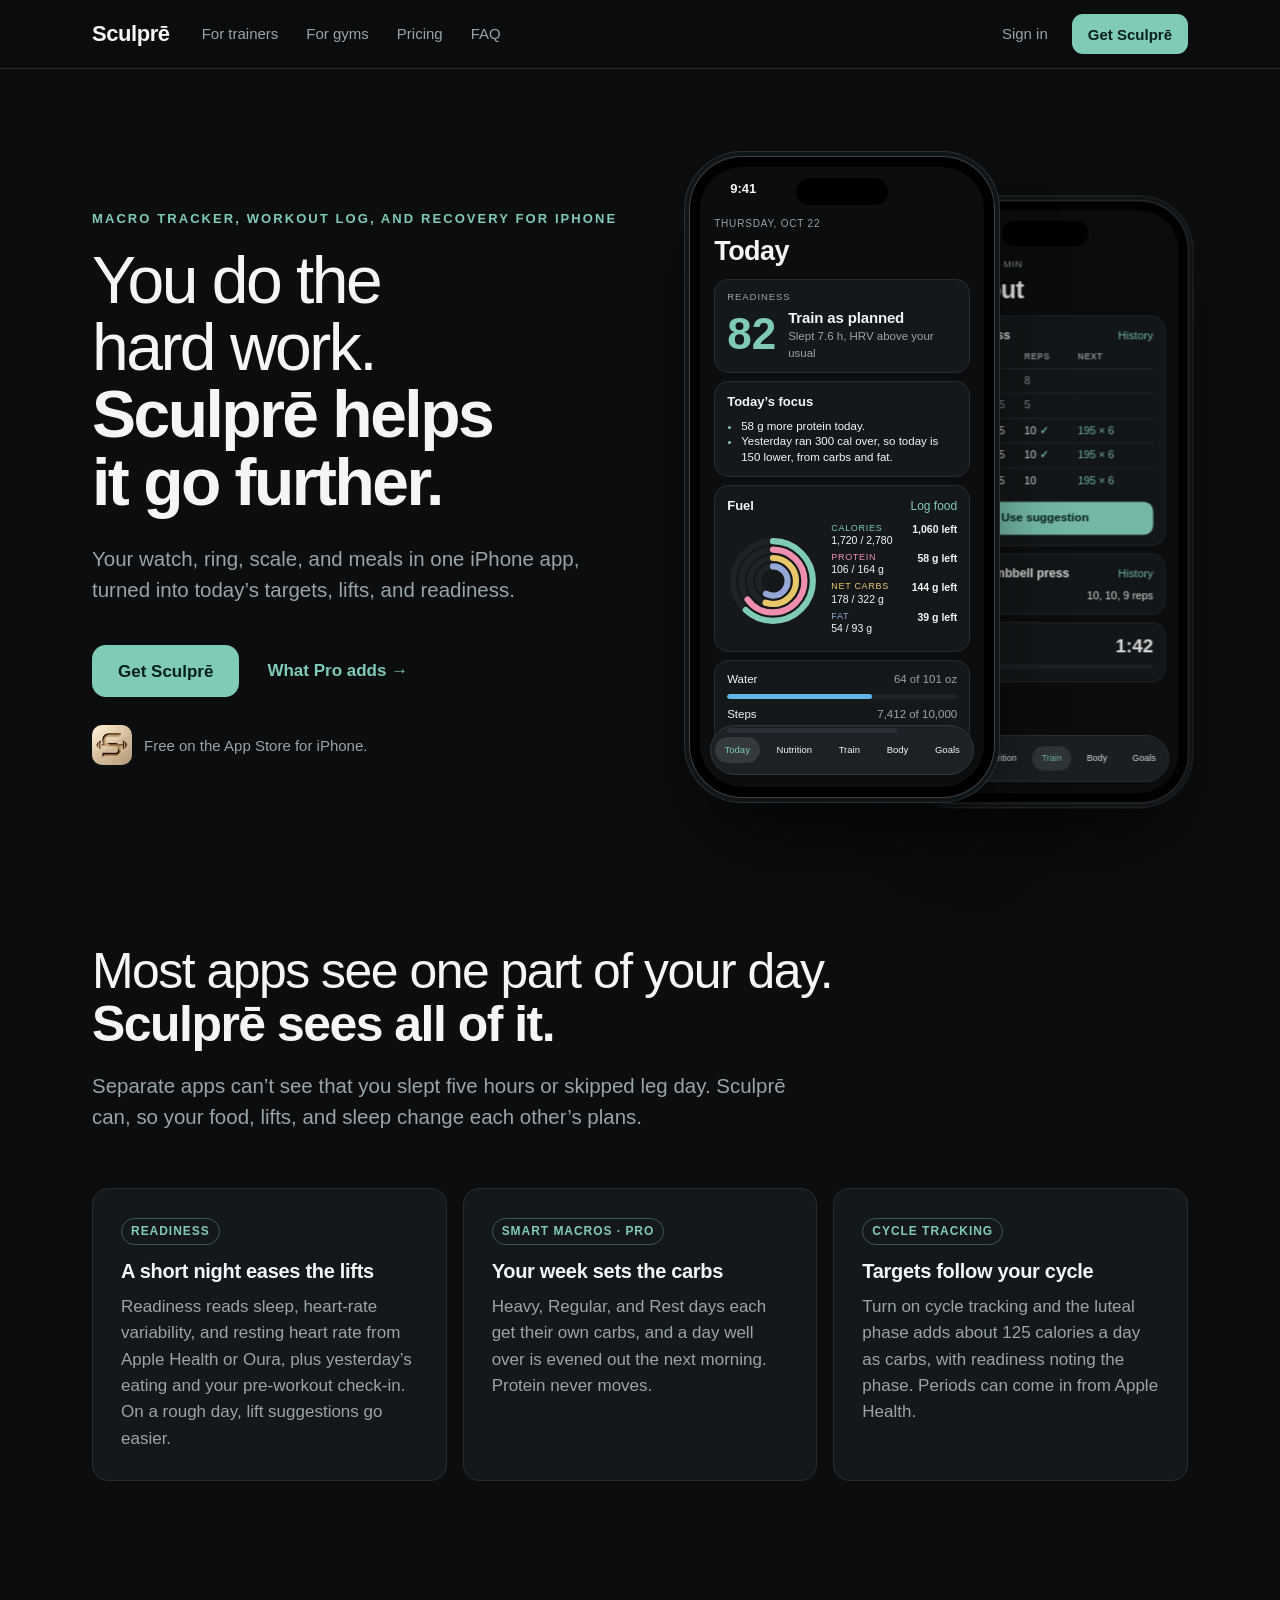
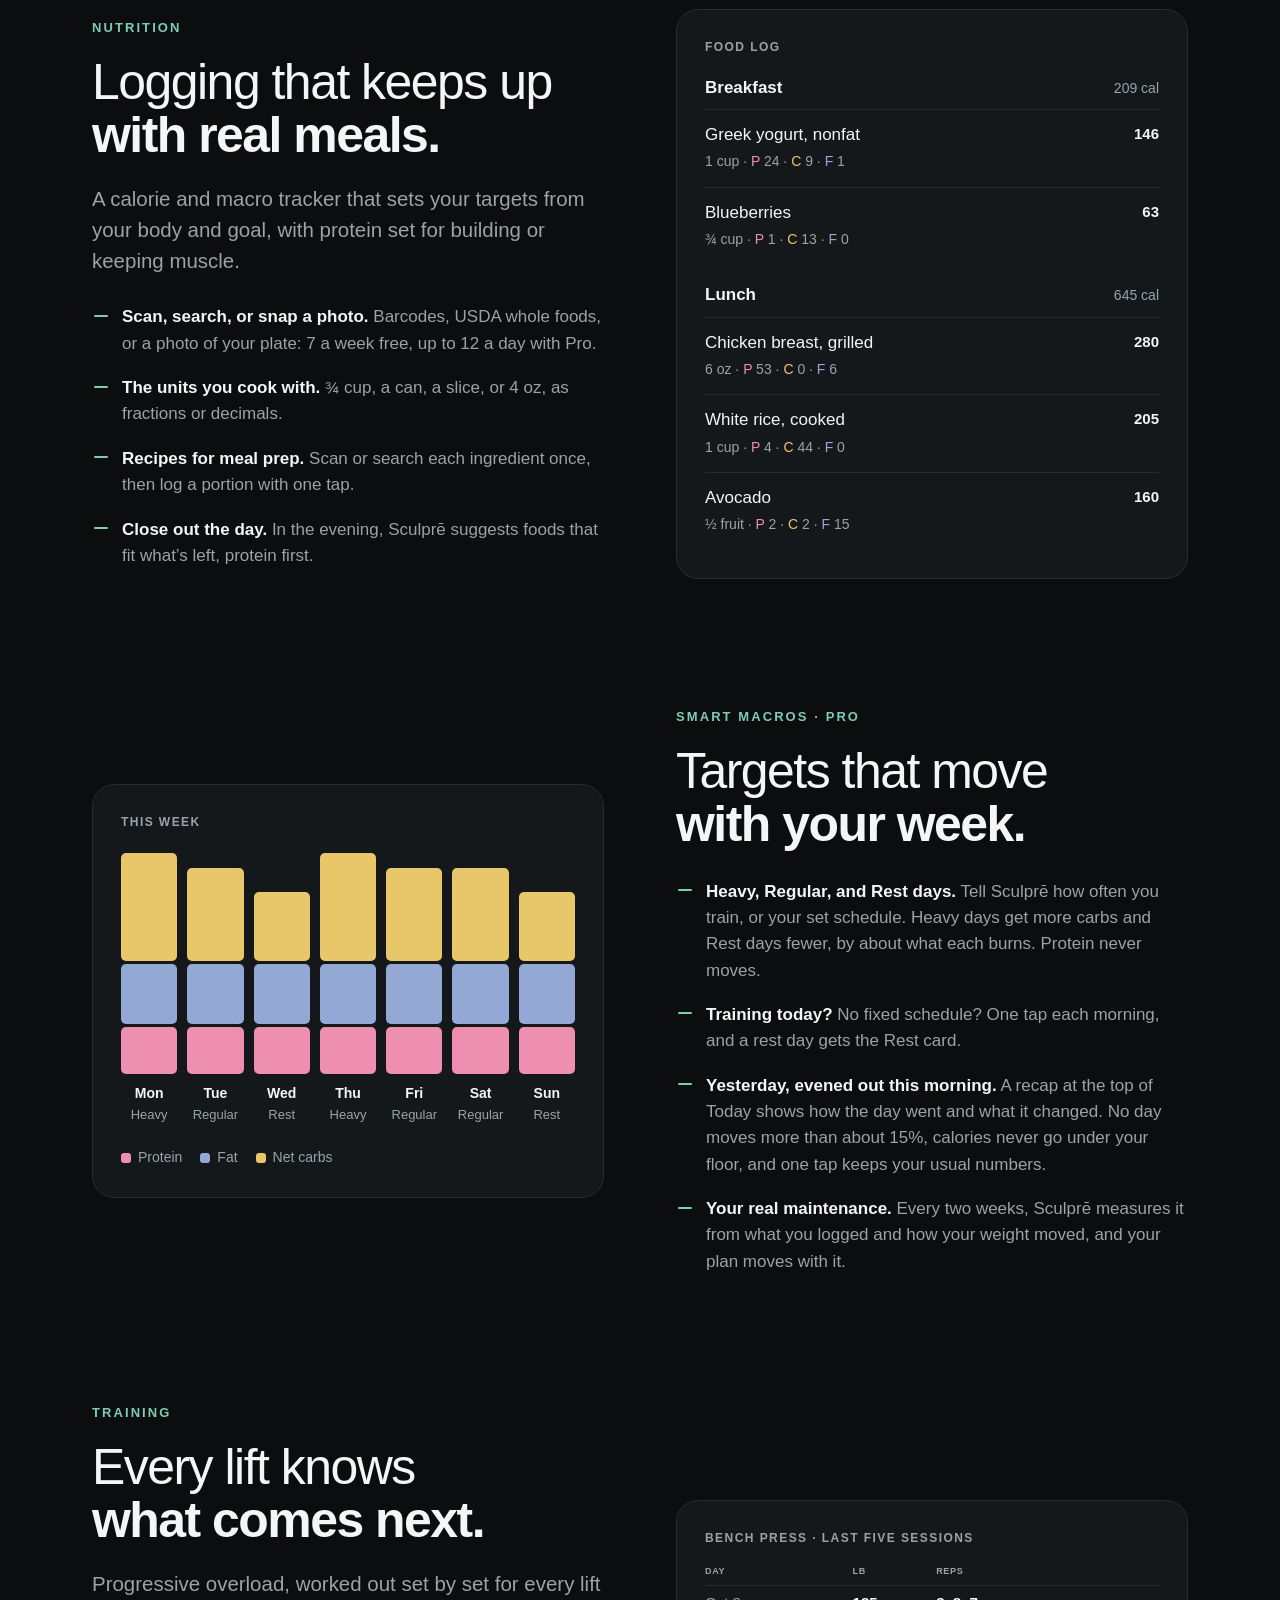
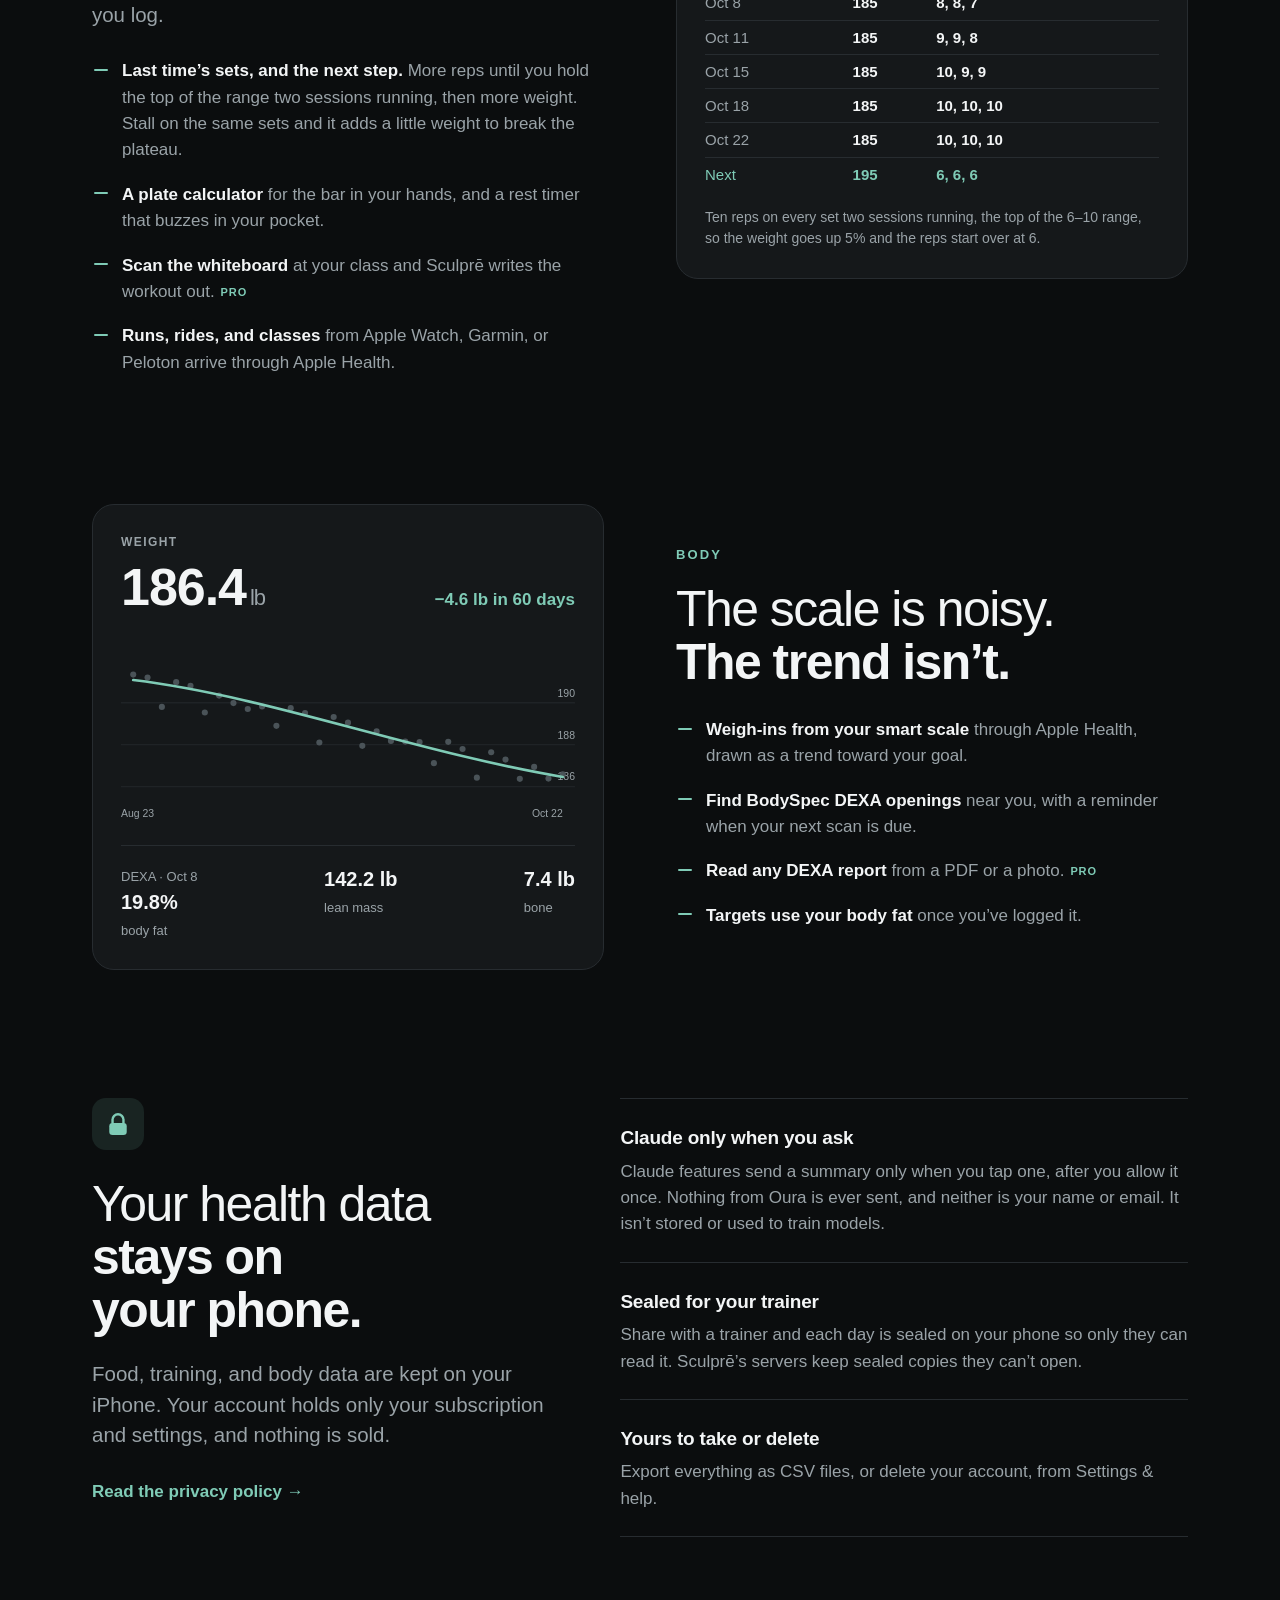
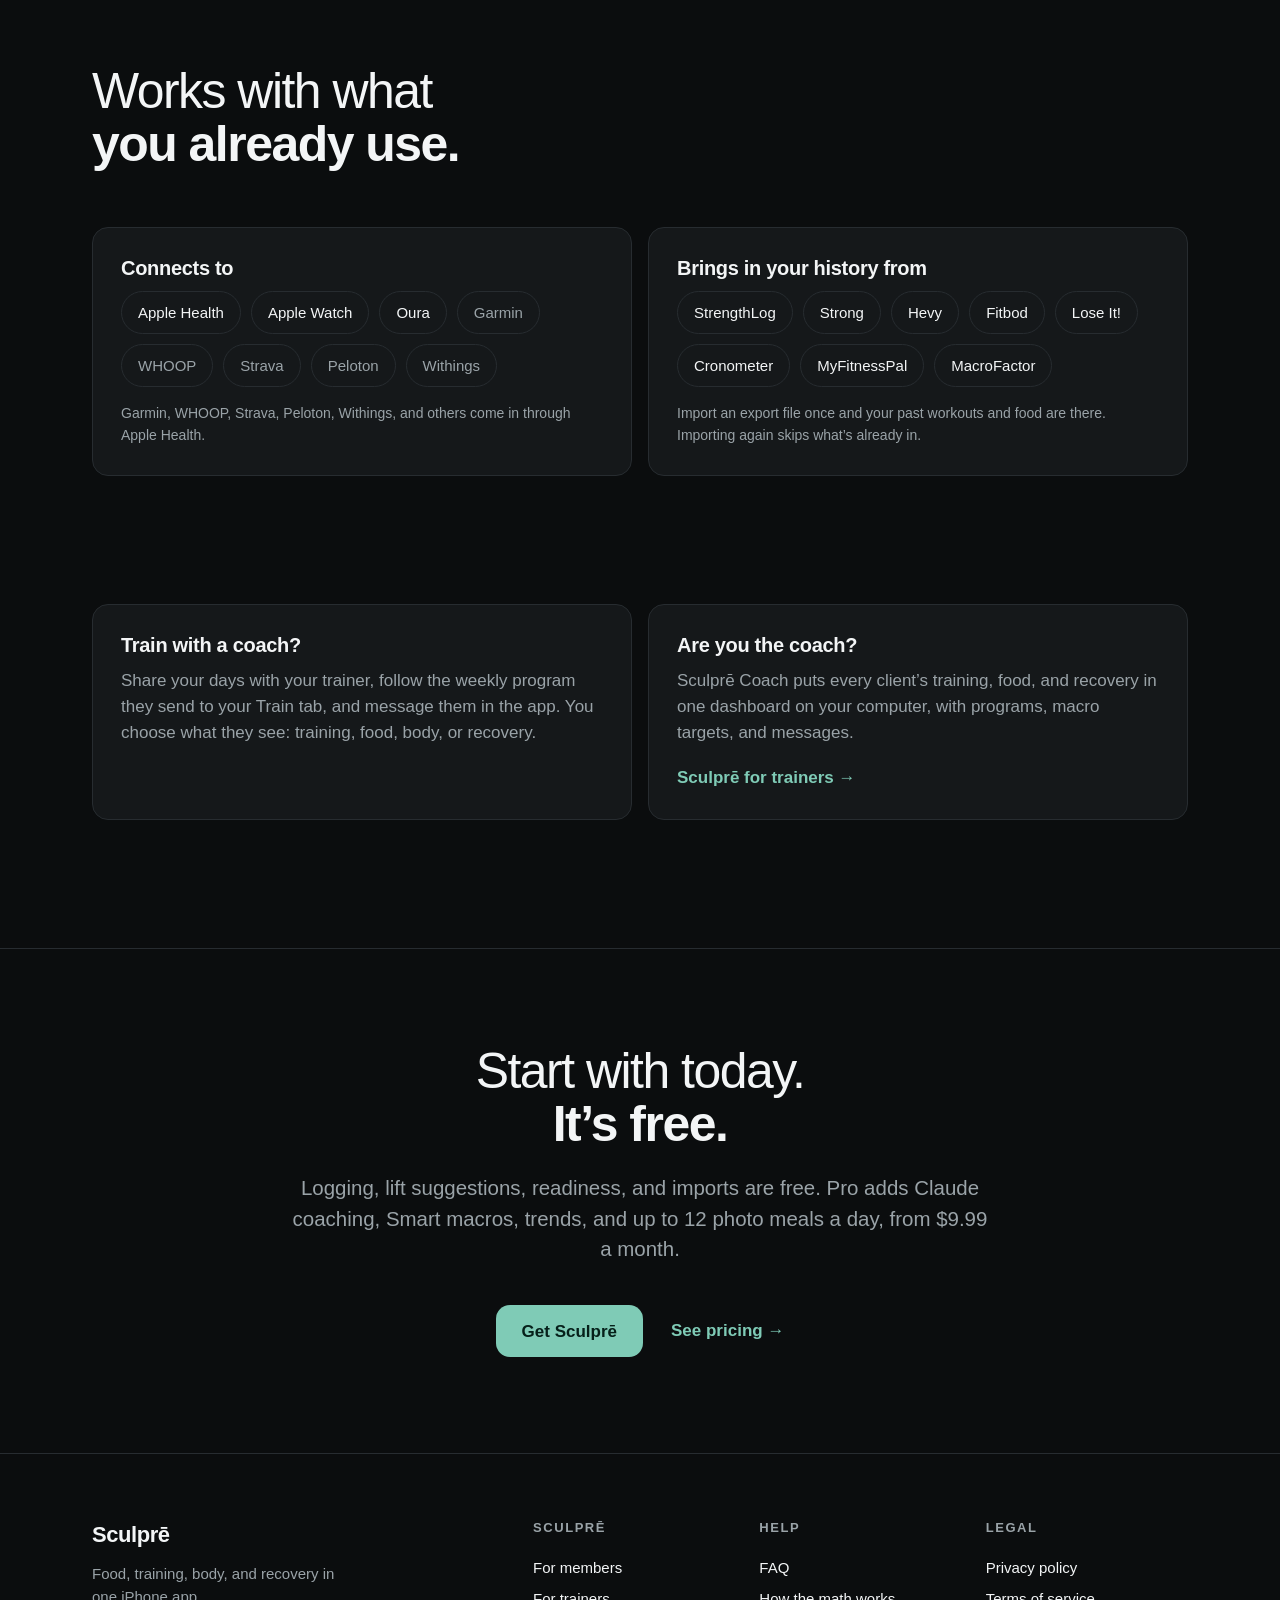
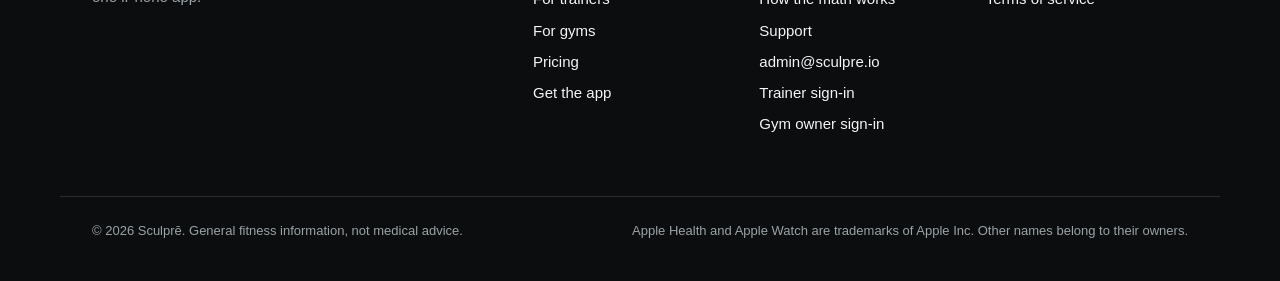
==== commit 270f35a0: "Publish from health-app 0f8c308" ====
--- a/index.html
+++ b/index.html
@@ -58,7 +58,7 @@
           <p class="cta-note"><img src="/assets/icon-64.png" alt="" width="40" height="40">Free on the App Store for iPhone.</p>
         </div>
 
-        <div class="phones" role="img" aria-label="Sculprē on iPhone: the Today screen with readiness 82 and the day’s calories and macros, and a bench press workout suggesting 190 pounds for 6 next time.">
+        <div class="phones" role="img" aria-label="Sculprē on iPhone: the Today screen with readiness 82 and the day’s calories and macros, and a bench press workout suggesting 195 pounds for 6 next time.">
           <div class="phone phone-back" aria-hidden="true">
             <div class="screen">
               <div class="island"></div><div class="status">9:41</div>
@@ -71,9 +71,9 @@
                   <tbody>
                     <tr class="wu"><td>WU1</td><td>95</td><td>8</td><td></td></tr>
                     <tr class="wu"><td>WU2</td><td>135</td><td>5</td><td></td></tr>
-                    <tr><td>1</td><td>185</td><td>8 <span class="done">✓</span></td><td class="next">190 × 6</td></tr>
-                    <tr><td>2</td><td>185</td><td>8 <span class="done">✓</span></td><td class="next">190 × 6</td></tr>
-                    <tr><td>3</td><td>185</td><td>8</td><td class="next">190 × 6</td></tr>
+                    <tr><td>1</td><td>185</td><td>10 <span class="done">✓</span></td><td class="next">195 × 6</td></tr>
+                    <tr><td>2</td><td>185</td><td>10 <span class="done">✓</span></td><td class="next">195 × 6</td></tr>
+                    <tr><td>3</td><td>185</td><td>10</td><td class="next">195 × 6</td></tr>
                   </tbody>
                 </table>
                 <span class="s-btn">Use suggestion</span>
@@ -103,7 +103,7 @@
                 <div class="s-head">Today’s focus</div>
                 <ul class="s-list">
                   <li>58 g more protein today.</li>
-                  <li>Yesterday ran 300 cal over, so today is 150 lower, from carbs.</li>
+                  <li>Yesterday ran 300 cal over, so today is 150 lower, from carbs and fat.</li>
                 </ul>
               </div>
               <div class="s-card">
@@ -150,8 +150,8 @@
           </article>
           <article class="card">
             <span class="tag">SMART MACROS · PRO</span>
-            <h3>A skipped workout trims the carbs</h3>
-            <p>Rest days and missed workouts take a share off that day’s calories, from carbs. A day well over is evened out over the next one. Protein never moves.</p>
+            <h3>Your week sets the carbs</h3>
+            <p>Heavy, Regular, and Rest days each get their own carbs, and a day well over is evened out the next morning. Protein never moves.</p>
           </article>
           <article class="card">
             <span class="tag">CYCLE TRACKING</span>
@@ -196,32 +196,31 @@
           <p class="eyebrow">Smart macros · Pro</p>
           <h2 class="title"><span class="thin">Targets that move</span> <span class="bold">with your week.</span></h2>
           <ul class="points">
-            <li><strong>Rest days eat a little less.</strong> 10% off unless you change it, from carbs (fat on keto). Training days keep your targets, since your activity level already counts them.</li>
-            <li><strong>Skipping a workout today?</strong> Flip one switch on Today and the day comes down at once.</li>
-            <li><strong>Over yesterday, even today.</strong> Pick how much of a big day to take back. No day moves more than about 15%, and calories never go under your floor.</li>
-            <li><strong>Protein never moves.</strong> And any day can be undone.</li>
+            <li><strong>Heavy, Regular, and Rest days.</strong> Tell Sculprē how often you train, or your set schedule. Heavy days get more carbs and Rest days fewer, by about what each burns. Protein never moves.</li>
+            <li><strong>Training today?</strong> No fixed schedule? One tap each morning, and a rest day gets the Rest card.</li>
+            <li><strong>Yesterday, evened out this morning.</strong> A recap at the top of Today shows how the day went and what it changed. No day moves more than about 15%, calories never go under your floor, and one tap keeps your usual numbers.</li>
+            <li><strong>Your real maintenance.</strong> Every two weeks, Sculprē measures it from what you logged and how your weight moved, and your plan moves with it.</li>
           </ul>
         </div>
-        <div class="panel" role="img" aria-label="A week of targets: 2,780 calories on lifting and cardio days, 2,500 on Wednesday and Sunday rest days, the 280 calorie difference coming from carbs.">
+        <div class="panel" role="img" aria-label="A week of targets: Heavy days at 2,980 calories, Regular days at 2,780, and Rest days at 2,450. Only carbs change; protein and fat stay the same.">
           <div aria-hidden="true">
             <div class="panel-label">This week</div>
             <div class="week">
+              <div class="week-day"><i class="c" style="height:108px"></i><i class="f" style="height:60px"></i><i class="p" style="height:47px"></i></div>
+              <div class="week-day"><i class="c" style="height:93px"></i><i class="f" style="height:60px"></i><i class="p" style="height:47px"></i></div>
+              <div class="week-day"><i class="c" style="height:69px"></i><i class="f" style="height:60px"></i><i class="p" style="height:47px"></i></div>
+              <div class="week-day"><i class="c" style="height:108px"></i><i class="f" style="height:60px"></i><i class="p" style="height:47px"></i></div>
               <div class="week-day"><i class="c" style="height:93px"></i><i class="f" style="height:60px"></i><i class="p" style="height:47px"></i></div>
               <div class="week-day"><i class="c" style="height:93px"></i><i class="f" style="height:60px"></i><i class="p" style="height:47px"></i></div>
-              <div class="week-day"><i class="cut" style="height:20px"></i><i class="c" style="height:70px"></i><i class="f" style="height:60px"></i><i class="p" style="height:47px"></i></div>
-              <div class="week-day"><i class="c" style="height:93px"></i><i class="f" style="height:60px"></i><i class="p" style="height:47px"></i></div>
-              <div class="week-day"><i class="c" style="height:93px"></i><i class="f" style="height:60px"></i><i class="p" style="height:47px"></i></div>
-              <div class="week-day"><i class="c" style="height:93px"></i><i class="f" style="height:60px"></i><i class="p" style="height:47px"></i></div>
-              <div class="week-day"><i class="cut" style="height:20px"></i><i class="c" style="height:70px"></i><i class="f" style="height:60px"></i><i class="p" style="height:47px"></i></div>
+              <div class="week-day"><i class="c" style="height:69px"></i><i class="f" style="height:60px"></i><i class="p" style="height:47px"></i></div>
             </div>
             <div class="week-names">
-              <span><b>Mon</b>Lift</span><span><b>Tue</b>Lift</span><span><b>Wed</b>Rest</span><span><b>Thu</b>Lift</span><span><b>Fri</b>Lift</span><span><b>Sat</b>Cardio</span><span><b>Sun</b>Rest</span>
+              <span><b>Mon</b>Heavy</span><span><b>Tue</b>Regular</span><span><b>Wed</b>Rest</span><span><b>Thu</b>Heavy</span><span><b>Fri</b>Regular</span><span><b>Sat</b>Regular</span><span><b>Sun</b>Rest</span>
             </div>
             <div class="legend">
               <span><i style="background:var(--protein)"></i>Protein</span>
               <span><i style="background:var(--fat)"></i>Fat</span>
               <span><i style="background:var(--carbs)"></i>Net carbs</span>
-              <span><i style="border:1.5px dashed var(--carbs)"></i>Rest-day cut, 280 cal</span>
             </div>
           </div>
         </div>
@@ -235,27 +234,27 @@
           <h2 class="title"><span class="thin">Every lift knows</span> <span class="bold">what comes next.</span></h2>
           <p class="lead">Progressive overload, worked out set by set for every lift you log.</p>
           <ul class="points">
-            <li><strong>Last time’s sets, and the next step.</strong> More reps, then more weight. Stall on the same top set and it adds weight to break the plateau.</li>
+            <li><strong>Last time’s sets, and the next step.</strong> More reps until you hold the top of the range two sessions running, then more weight. Stall on the same sets and it adds a little weight to break the plateau.</li>
             <li><strong>A plate calculator</strong> for the bar in your hands, and a rest timer that buzzes in your pocket.</li>
             <li><strong>Scan the whiteboard</strong> at your class and Sculprē writes the workout out.<span class="pro-mark">PRO</span></li>
             <li><strong>Runs, rides, and classes</strong> from Apple Watch, Garmin, or Peloton arrive through Apple Health.</li>
           </ul>
         </div>
-        <div class="panel" role="img" aria-label="Bench press, last five sessions: from 180 pounds for 7, 7, and 6 reps up to 185 for 8, 8, and 8, with 190 for 6 suggested next.">
+        <div class="panel" role="img" aria-label="Bench press, last five sessions at 185 pounds: from 8, 8, and 7 reps up to 10 on every set two sessions running, with 195 for 6 suggested next.">
           <div aria-hidden="true">
             <div class="panel-label">Bench press · last five sessions</div>
             <table class="sets" style="font-size:15px;margin-top:18px">
               <thead><tr><th>DAY</th><th>LB</th><th>REPS</th></tr></thead>
               <tbody>
-                <tr><td class="muted">Oct 8</td><td class="num">180</td><td class="num">7, 7, 6</td></tr>
-                <tr><td class="muted">Oct 11</td><td class="num">180</td><td class="num">8, 8, 8</td></tr>
-                <tr><td class="muted">Oct 15</td><td class="num">185</td><td class="num">6, 6, 6</td></tr>
-                <tr><td class="muted">Oct 18</td><td class="num">185</td><td class="num">7, 7, 6</td></tr>
-                <tr><td class="muted">Oct 22</td><td class="num">185</td><td class="num">8, 8, 8</td></tr>
-                <tr><td class="next">Next</td><td class="num next">190</td><td class="num next">6, 6, 6</td></tr>
+                <tr><td class="muted">Oct 8</td><td class="num">185</td><td class="num">8, 8, 7</td></tr>
+                <tr><td class="muted">Oct 11</td><td class="num">185</td><td class="num">9, 9, 8</td></tr>
+                <tr><td class="muted">Oct 15</td><td class="num">185</td><td class="num">10, 9, 9</td></tr>
+                <tr><td class="muted">Oct 18</td><td class="num">185</td><td class="num">10, 10, 10</td></tr>
+                <tr><td class="muted">Oct 22</td><td class="num">185</td><td class="num">10, 10, 10</td></tr>
+                <tr><td class="next">Next</td><td class="num next">195</td><td class="num next">6, 6, 6</td></tr>
               </tbody>
             </table>
-            <p class="small" style="margin-top:16px">Top of the 6–8 range on every set, so the weight goes up and the reps start over.</p>
+            <p class="small" style="margin-top:16px">Ten reps on every set two sessions running, the top of the 6–10 range, so the weight goes up 5% and the reps start over at 6.</p>
           </div>
         </div>
       </div>
@@ -321,7 +320,7 @@
         <div class="grid-2">
           <div class="card">
             <h3>Connects to</h3>
-            <div class="names"><span>Apple Health</span><span>Apple Watch</span><span>Oura</span><span>BodySpec</span><span class="via">Garmin</span><span class="via">WHOOP</span><span class="via">Strava</span><span class="via">Peloton</span><span class="via">Withings</span></div>
+            <div class="names"><span>Apple Health</span><span>Apple Watch</span><span>Oura</span><span class="via">Garmin</span><span class="via">WHOOP</span><span class="via">Strava</span><span class="via">Peloton</span><span class="via">Withings</span></div>
             <p class="small" style="margin-top:16px">Garmin, WHOOP, Strava, Peloton, Withings, and others come in through Apple Health.</p>
           </div>
           <div class="card">
